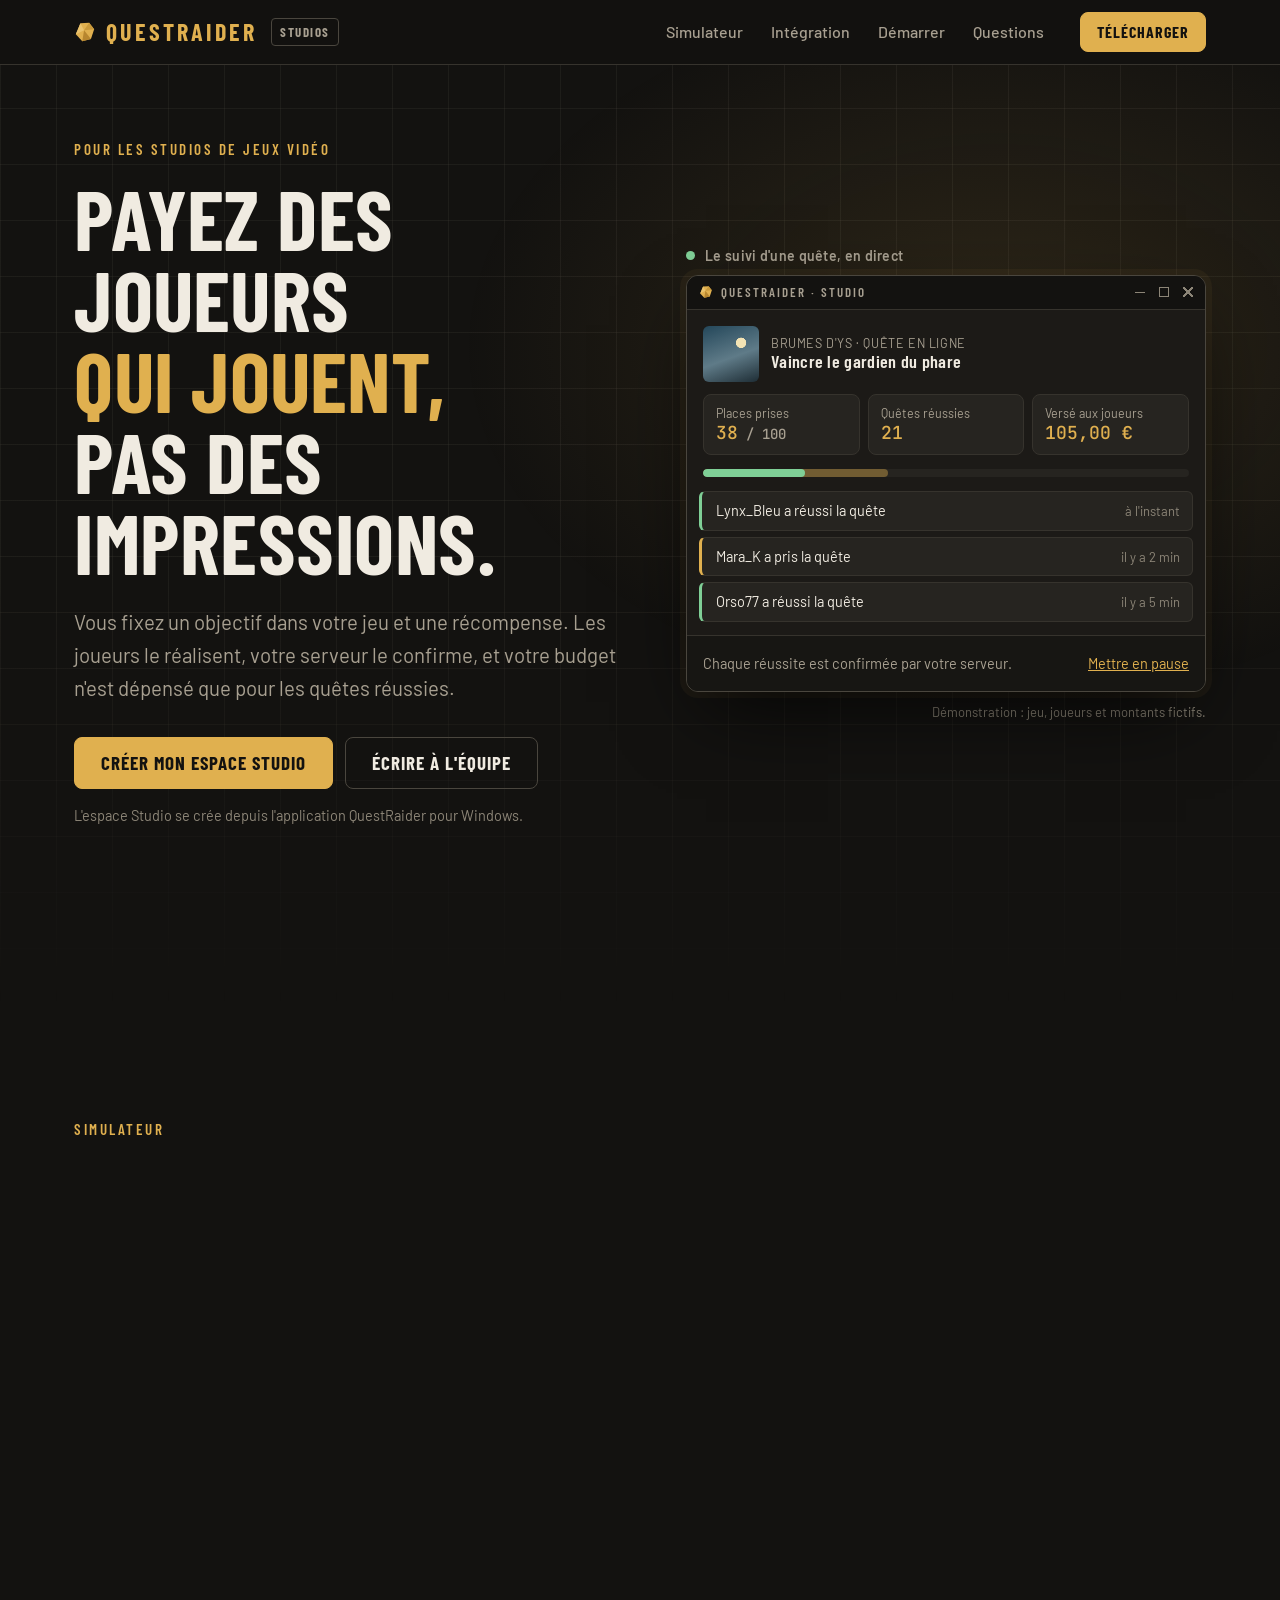
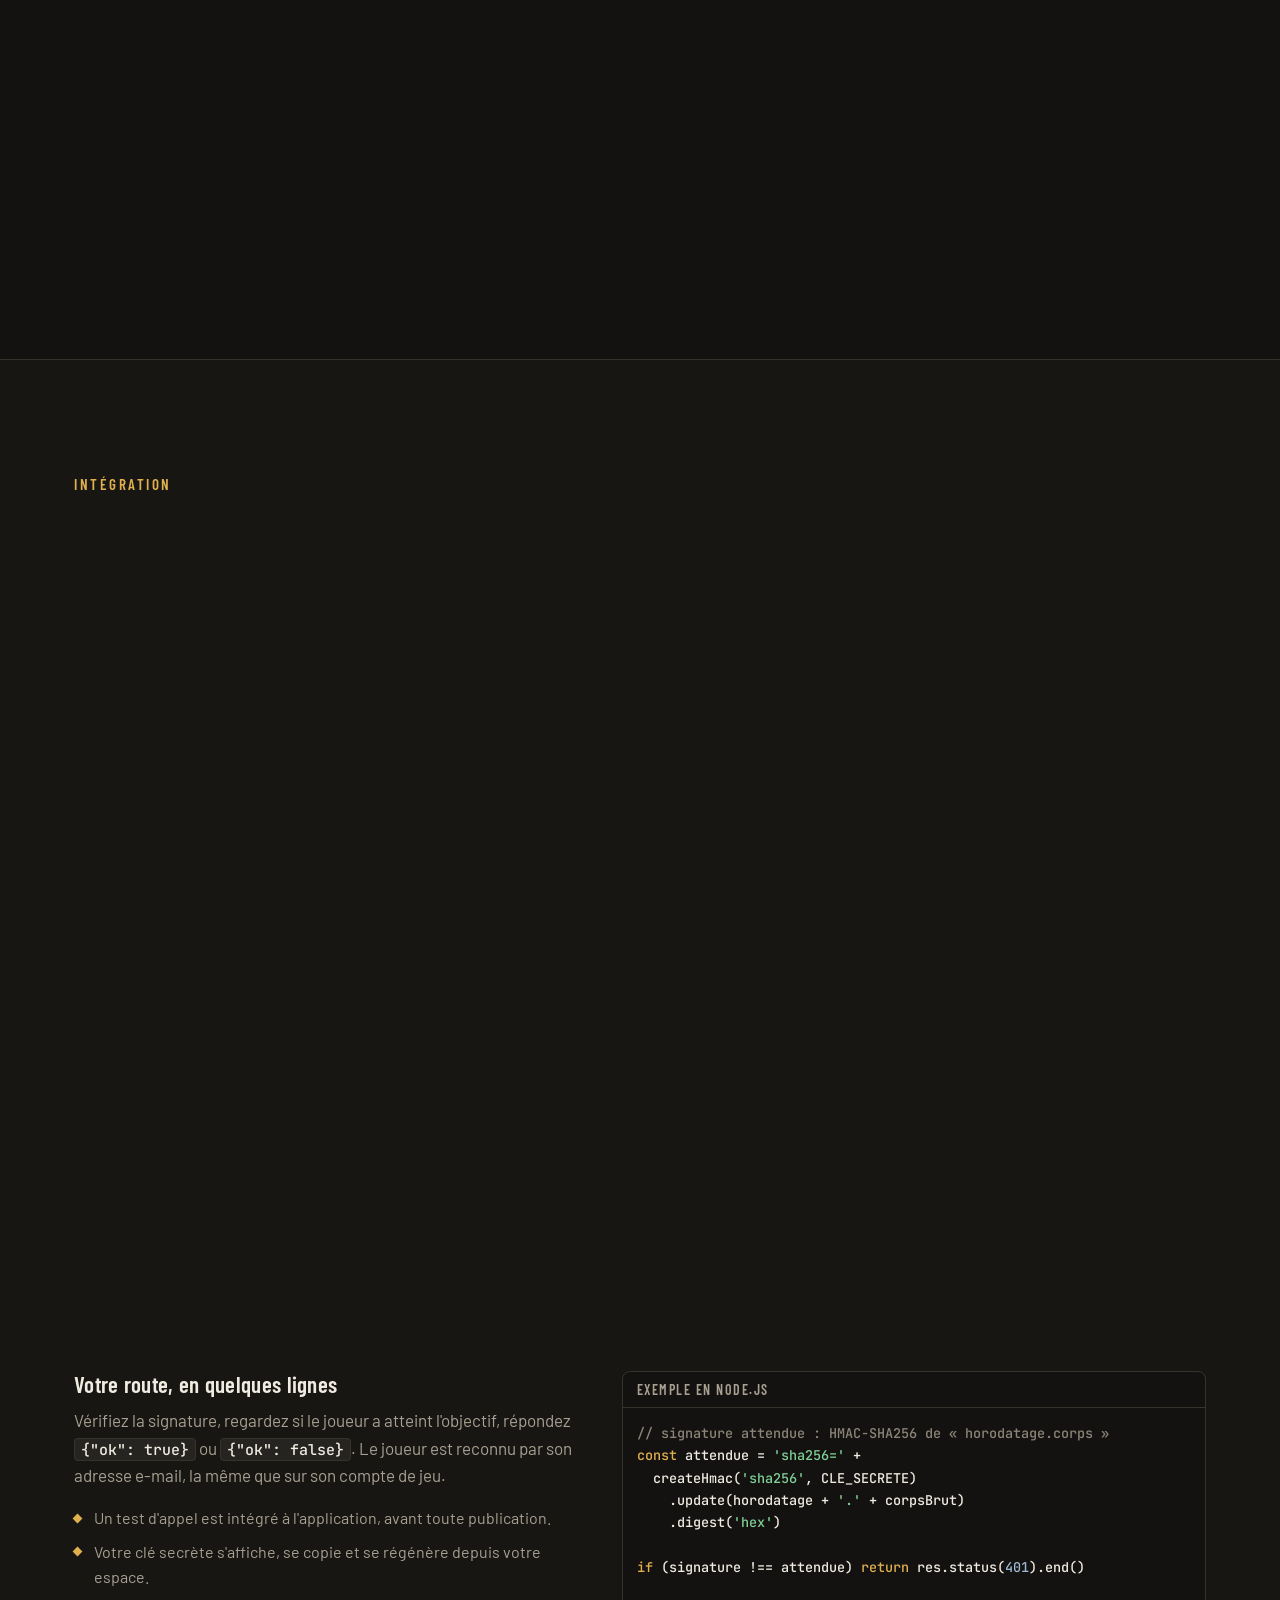
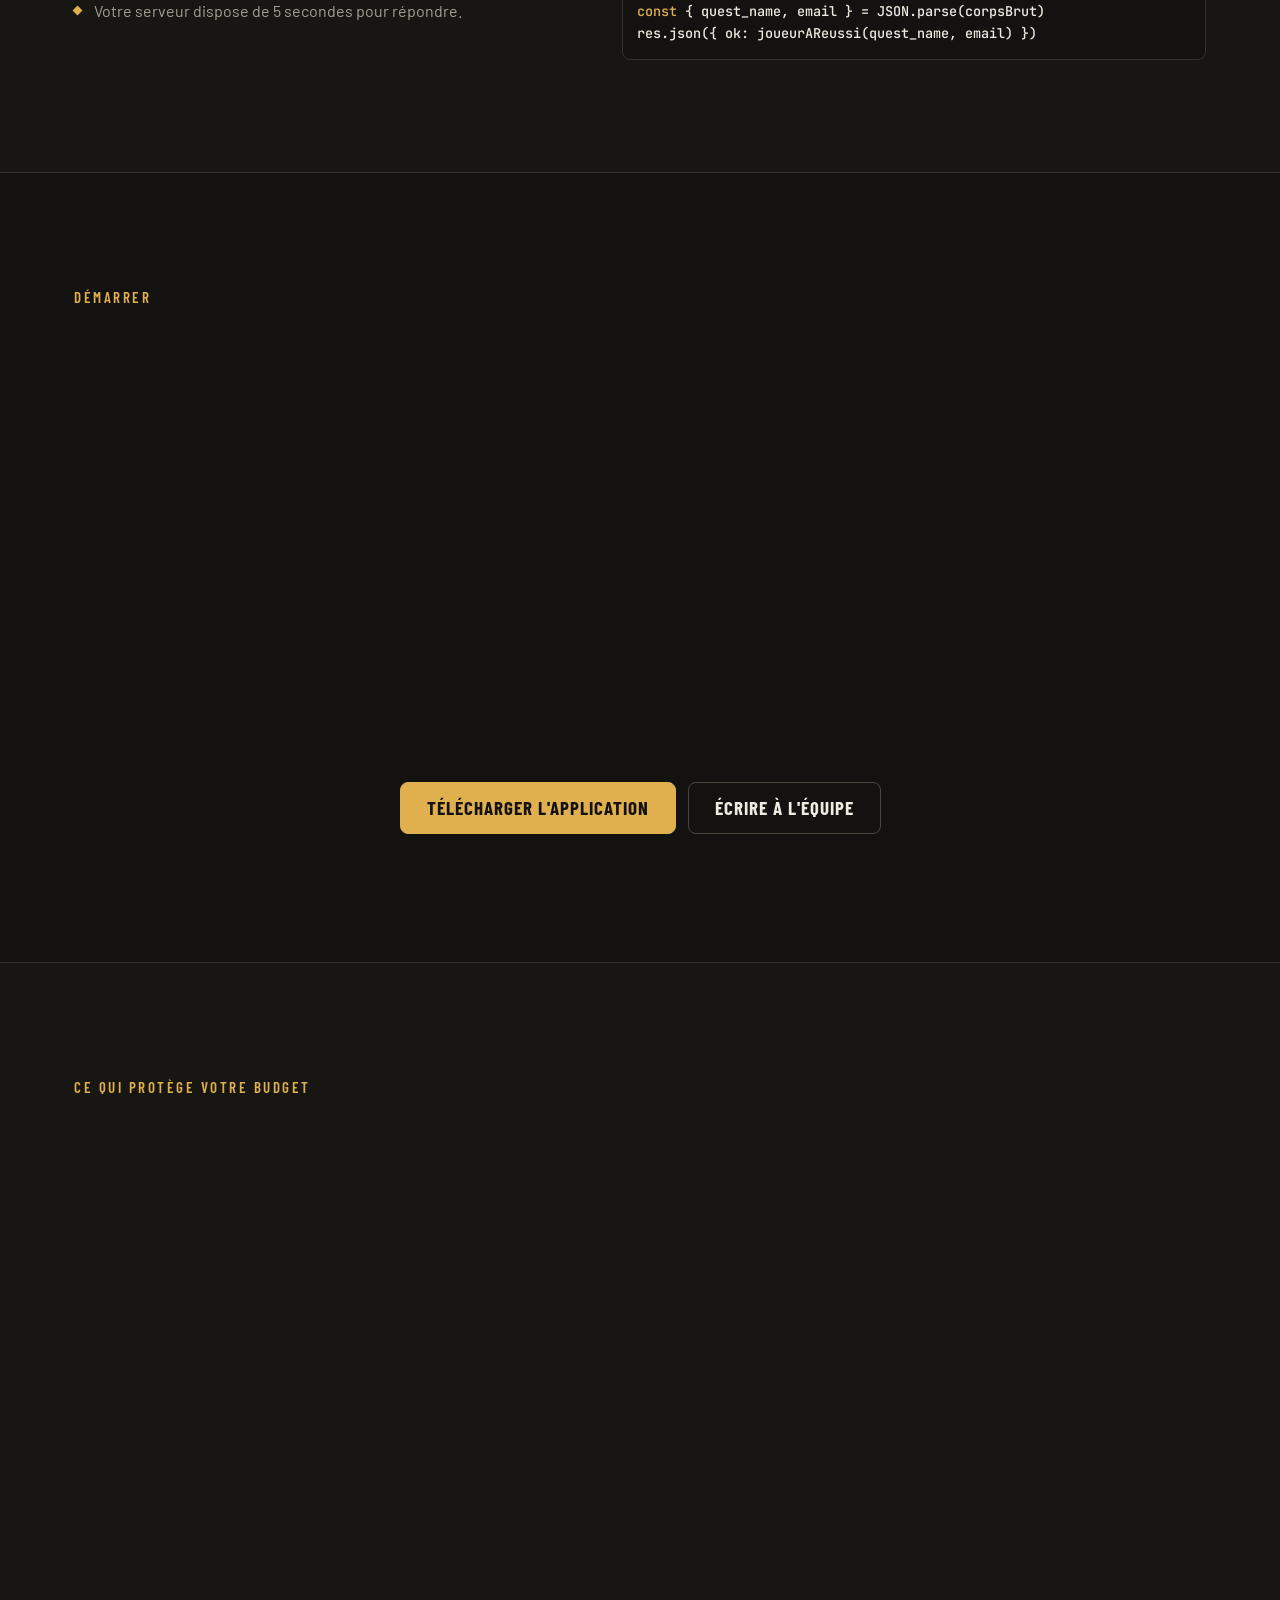
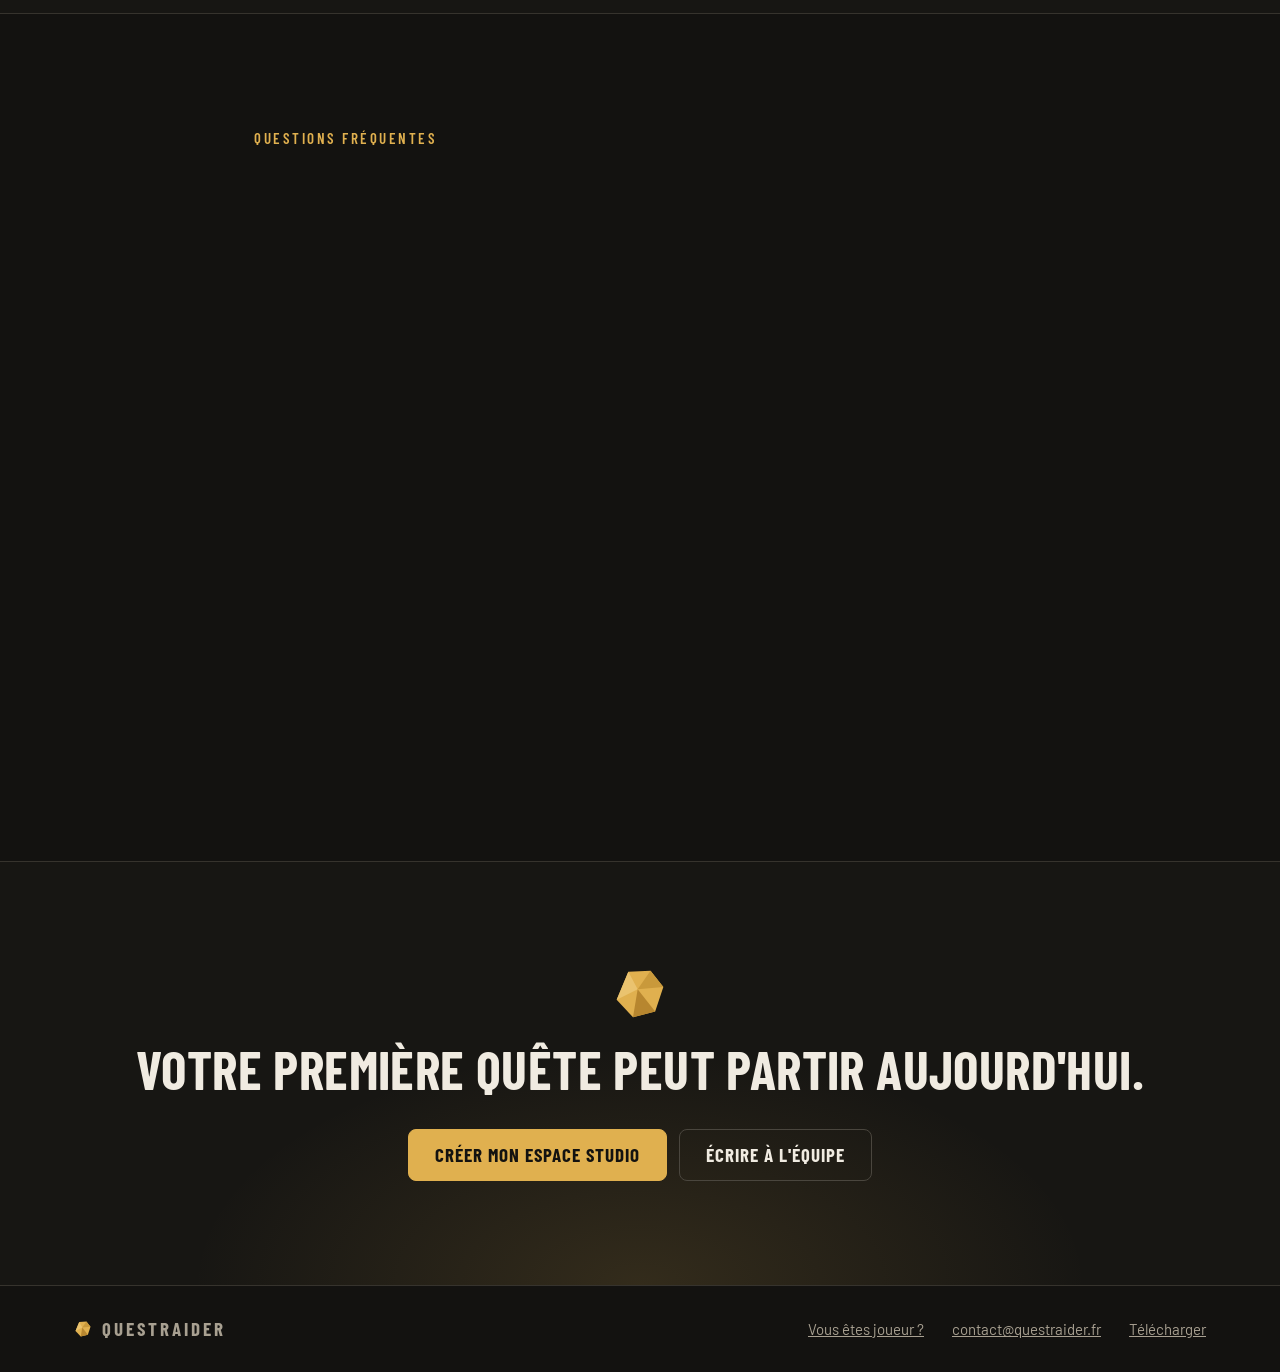
==== studios/index.html @ 8f7b8c73 "site studios: v1.0.0" ====
<!doctype html>
<html lang="fr">
<head>
<meta charset="utf-8">
<meta name="viewport" content="width=device-width, initial-scale=1">
<title>QuestRaider pour les studios — Payez les joueurs au résultat</title>
<meta name="description" content="Publiez des quêtes rémunérées dans votre jeu. Votre budget n'est dépensé que lorsqu'un joueur atteint l'objectif, confirmé par votre propre serveur. Une seule route d'API à brancher.">
<meta name="theme-color" content="#131210">
<meta http-equiv="Content-Security-Policy" content="default-src 'self'; img-src 'self' data:; style-src 'self'; script-src 'self'; font-src 'self'; base-uri 'self'; form-action 'none'">
<link rel="canonical" href="https://questraider.fr/studios/">
<meta property="og:type" content="website">
<meta property="og:site_name" content="QuestRaider">
<meta property="og:url" content="https://questraider.fr/studios/">
<meta property="og:title" content="QuestRaider pour les studios — Payez les joueurs au résultat">
<meta property="og:description" content="Des quêtes rémunérées dans votre jeu : vous ne payez que les objectifs atteints, confirmés par votre propre serveur.">
<meta property="og:image" content="https://questraider.fr/studios/assets/img/partage.png">
<meta property="og:image:width" content="1200">
<meta property="og:image:height" content="630">
<meta property="og:image:alt" content="QuestRaider pour les studios : payez les joueurs au résultat">
<meta property="og:locale" content="fr_FR">
<meta name="twitter:card" content="summary_large_image">
<script type="application/ld+json">{"@context":"https://schema.org","@graph":[{"@type":"Organization","@id":"https://questraider.fr/#organisation","name":"QuestRaider","url":"https://questraider.fr/","logo":"https://questraider.fr/assets/img/logo.png","email":"contact@questraider.fr"},{"@type":"WebPage","@id":"https://questraider.fr/studios/#page","url":"https://questraider.fr/studios/","name":"QuestRaider pour les studios","inLanguage":"fr-FR","isPartOf":{"@id":"https://questraider.fr/#site"},"about":{"@id":"https://questraider.fr/#organisation"}},{"@type":"Service","name":"Quêtes rémunérées QuestRaider","serviceType":"Acquisition et engagement de joueurs au résultat","provider":{"@id":"https://questraider.fr/#organisation"},"audience":{"@type":"BusinessAudience","audienceType":"Studios de jeux vidéo"},"url":"https://questraider.fr/studios/"},{"@type":"FAQPage","mainEntity":[{"@type":"Question","name":"Que reçoit exactement notre serveur ?","acceptedAnswer":{"@type":"Answer","text":"Le nom technique de la quête et l'adresse e-mail du joueur, dans une demande signée avec votre clé secrète. Rien d'autre."}},{"@type":"Question","name":"Que doit répondre notre serveur ?","acceptedAnswer":{"@type":"Answer","text":"Un code 200 avec un corps JSON contenant « ok » à vrai ou à faux, en moins de 5 secondes. Vrai : la quête est validée. Faux : le joueur garde sa place et pourra réessayer plus tard."}},{"@type":"Question","name":"Que se passe-t-il si notre serveur est indisponible ?","acceptedAnswer":{"@type":"Answer","text":"Rien n'est versé. La quête reste en cours pour le joueur, qui peut relancer la validation un peu plus tard."}},{"@type":"Question","name":"Quand notre budget est-il dépensé ?","acceptedAnswer":{"@type":"Answer","text":"Le budget d'une quête est réservé sur votre solde à la publication. Il n'est dépensé qu'à chaque quête réussie, confirmée par votre serveur."}},{"@type":"Question","name":"Peut-on arrêter une quête en cours ?","acceptedAnswer":{"@type":"Answer","text":"Oui. Plus aucun joueur ne peut la prendre, ceux qui l'ont déjà prise gardent leur délai pour la terminer, puis le budget restant revient sur votre solde."}},{"@type":"Question","name":"Comment reconnaissez-vous nos joueurs ?","acceptedAnswer":{"@type":"Answer","text":"Par leur adresse e-mail. Le joueur utilise la même adresse sur QuestRaider et sur son compte de jeu, et il accepte qu'elle vous soit transmise pour vérifier ses quêtes."}}]}]}</script>
<link rel="icon" href="/studios/favicon.svg" type="image/svg+xml">
<link rel="preload" href="/studios/assets/fonts/barlow-condensed-latin-700-normal.woff2" as="font" type="font/woff2" crossorigin>
<link rel="stylesheet" href="/studios/assets/css/style.css">
<script src="/studios/assets/js/main.js" defer></script>
</head>
<body>
<a class="skip" href="#contenu">Aller au contenu</a>

<svg width="0" height="0" class="defs" aria-hidden="true" focusable="false">
  <symbol id="pepite" viewBox="0 0 24 24">
    <path d="M7 2.5 16.5 2 22 9l-3.5 10.5L9 22 2 14.5z" fill="#E0B04F"/>
    <path d="M7 2.5 11 10 2 14.5z" fill="#EAC36F"/>
    <path d="M11 10 16.5 2 22 9z" fill="#C9993B"/>
    <path d="M11 10 9 22l9.5-2.5z" fill="#B7862F"/>
  </symbol>
  <symbol id="check" viewBox="0 0 24 24"><path d="m5 12.5 4.5 4.5L19 7.5" fill="none" stroke="currentColor" stroke-width="2.6" stroke-linecap="round" stroke-linejoin="round"/></symbol>
  <symbol id="fleche" viewBox="0 0 24 24"><path d="M5 12h14m-6-6 6 6-6 6" fill="none" stroke="currentColor" stroke-width="2.2" stroke-linecap="round" stroke-linejoin="round"/></symbol>
</svg>

<header class="nav" id="haut">
  <div class="wrap nav__in">
    <a class="logo" href="/" aria-label="QuestRaider, accueil"><svg width="22" height="22" aria-hidden="true"><use href="#pepite"/></svg>QuestRaider<span class="logo__tag">Studios</span></a>
    <nav aria-label="Sections de la page">
      <ul class="nav__links">
        <li><a href="#simulateur">Simulateur</a></li>
        <li><a href="#integration">Intégration</a></li>
        <li><a href="#parcours">Démarrer</a></li>
        <li><a href="#questions">Questions</a></li>
      </ul>
    </nav>
    <a class="btn btn--s" href="/telecharger/">Télécharger</a>
  </div>
</header>

<main id="contenu">

<!-- ───────────── Accueil ───────────── -->
<section class="hero">
  <div class="hero__grid" aria-hidden="true"></div>
  <div class="wrap hero__in">
    <div class="hero__txt">
      <p class="kicker">Pour les studios de jeux vidéo</p>
      <h1>Payez des joueurs<br><span class="or">qui jouent,</span><br>pas des impressions.</h1>
      <p class="lead">Vous fixez un objectif dans votre jeu et une récompense. Les joueurs le réalisent, votre serveur le confirme, et votre budget n'est dépensé que pour les quêtes réussies.</p>
      <div class="cta">
        <a class="btn" href="/telecharger/">Créer mon espace Studio</a>
        <a class="btn btn--ghost" href="mailto:contact@questraider.fr">Écrire à l'équipe</a>
      </div>
      <p class="small">L'espace Studio se crée depuis l'application QuestRaider pour Windows.</p>
    </div>

    <!-- Aperçu 1 : le suivi d'une quête côté studio -->
    <div class="hero__demo">
      <p class="demo-tag"><span class="pulse" aria-hidden="true"></span>Le suivi d'une quête, en direct</p>
      <div class="app" id="demo-suivi">
        <div class="app__bar" aria-hidden="true">
          <span class="app__title"><svg width="14" height="14"><use href="#pepite"/></svg>QuestRaider · Studio</span>
          <span class="app__win"><i></i><i></i><i></i></span>
        </div>
        <div class="suivi__tete">
          <div class="quete__art quete__art--a" aria-hidden="true"></div>
          <div>
            <p class="quete__jeu">Brumes d'Ys · quête en ligne</p>
            <p class="quete__nom">Vaincre le gardien du phare</p>
          </div>
        </div>
        <dl class="suivi__chiffres">
          <div><dt>Places prises</dt><dd><b id="suivi-prises">38</b> / 100</dd></div>
          <div><dt>Quêtes réussies</dt><dd><b id="suivi-reussies">21</b></dd></div>
          <div><dt>Versé aux joueurs</dt><dd><b id="suivi-verse">105,00 €</b></dd></div>
        </dl>
        <div class="suivi__barre" aria-hidden="true"><span id="suivi-fill-prises"></span><span id="suivi-fill-reussies"></span></div>
        <ul class="suivi__fil" id="suivi-fil" aria-label="Dernières activités">
          <li data-t="ok"><span>Lynx_Bleu a réussi la quête</span><time>à l'instant</time></li>
          <li data-t="prise"><span>Mara_K a pris la quête</span><time>il y a 2 min</time></li>
          <li data-t="ok"><span>Orso77 a réussi la quête</span><time>il y a 5 min</time></li>
        </ul>
        <div class="app__foot">
          <p>Chaque réussite est confirmée par votre serveur.</p>
          <button class="lien" type="button" id="suivi-pause" aria-pressed="false">Mettre en pause</button>
        </div>
      </div>
      <p class="demo-note">Démonstration : jeu, joueurs et montants fictifs.</p>
    </div>
  </div>

  <div class="wrap">
    <ul class="faits">
      <li><b>Au résultat</b><span>vous payez les quêtes réussies</span></li>
      <li><b>Une route</b><span>à ajouter à votre API</span></li>
      <li><b>Signé</b><span>chaque appel est authentifié</span></li>
      <li><b>En direct</b><span>places prises et budget suivis</span></li>
    </ul>
  </div>
</section>

<!-- ───────────── Simulateur (aperçu 2) ───────────── -->
<section class="bloc" id="simulateur">
  <div class="wrap">
    <p class="kicker">Simulateur</p>
    <h2>Composez votre première quête.</h2>
    <p class="chapo">Un objectif, une récompense, un nombre de places et un délai : c'est tout ce qu'il faut pour publier. Réglez les curseurs pour voir la quête telle qu'elle apparaîtra aux joueurs.</p>

    <div class="calc" id="demo-studio">
      <form class="calc__form" aria-label="Simulateur de quête">
        <p class="calc__titre">Votre quête</p>
        <label class="champ">
          <span>Objectif affiché aux joueurs</span>
          <input type="text" id="q-nom" value="Vaincre le gardien du phare" maxlength="60" autocomplete="off">
        </label>
        <label class="champ">
          <span>Récompense par joueur <output id="q-rec-out" for="q-rec">5,00 €</output></span>
          <input type="range" id="q-rec" min="0.5" max="50" step="0.5" value="5">
        </label>
        <label class="champ">
          <span>Nombre de places <output id="q-places-out" for="q-places">100</output></span>
          <input type="range" id="q-places" min="10" max="1000" step="10" value="100">
        </label>
        <fieldset class="champ champ--seg">
          <legend>Délai laissé au joueur</legend>
          <div class="seg">
            <label><input type="radio" name="q-delai" value="12"><span>12 h</span></label>
            <label><input type="radio" name="q-delai" value="24" checked><span>24 h</span></label>
            <label><input type="radio" name="q-delai" value="48"><span>48 h</span></label>
            <label><input type="radio" name="q-delai" value="72"><span>72 h</span></label>
          </div>
        </fieldset>
      </form>

      <div class="calc__res">
        <p class="calc__titre">Ce que voit le joueur</p>
        <div class="quete quete--apercu">
          <div class="quete__art quete__art--a" aria-hidden="true"></div>
          <div class="quete__txt">
            <p class="quete__jeu">Votre jeu</p>
            <p class="quete__nom" id="ap-nom">Vaincre le gardien du phare</p>
            <p class="quete__meta"><span class="gain"><svg width="14" height="14" aria-hidden="true"><use href="#pepite"/></svg><span id="ap-pepites">5 000</span> <small id="ap-euros">(5,00 €)</small></span><span class="quete__delai" id="ap-delai">24 h</span><span class="quete__places" id="ap-places">100 places</span></p>
          </div>
        </div>

        <p class="calc__titre calc__titre--2">Récompenses des joueurs</p>
        <dl class="budget" aria-live="polite">
          <div><dt>Par quête réussie</dt><dd id="b-unite">5,00 €</dd></div>
          <div><dt>Nombre de places</dt><dd id="b-places">100</dd></div>
          <div class="budget__total"><dt>Si toutes les places sont réussies</dt><dd id="b-rec">500,00 €</dd></div>
        </dl>
        <p class="small">Le budget d'une quête est réservé sur votre solde à la publication, puis dépensé quête réussie par quête réussie. Quand vous retirez la quête, la part des places non réussies revient sur votre solde. Le coût complet est affiché dans l'application avant de publier.</p>
      </div>
    </div>
  </div>
</section>

<!-- ───────────── Intégration (aperçu 3) ───────────── -->
<section class="bloc bloc--scene" id="integration">
  <div class="wrap">
    <p class="kicker">Intégration</p>
    <h2>Une seule route à brancher.<br>C'est votre jeu qui décide.</h2>
    <p class="chapo">Quand un joueur clique sur « Valider la quête », QuestRaider interroge votre serveur : cette quête est-elle réussie pour ce joueur ? Lancez l'appel pour voir ce qui se passe dans chaque cas.</p>

    <div class="flux" id="demo-api" data-cas="ok">
      <div class="flux__cas" role="group" aria-label="Cas à simuler">
        <button type="button" class="chip" data-cas="ok" aria-pressed="true">Quête réussie</button>
        <button type="button" class="chip" data-cas="non" aria-pressed="false">Pas encore réussie</button>
        <button type="button" class="chip" data-cas="muet" aria-pressed="false">Votre serveur ne répond pas</button>
      </div>

      <div class="flux__ligne" aria-hidden="true">
        <div class="noeud"><span class="noeud__ic">1</span><b>Appli du joueur</b><small>« Valider la quête »</small></div>
        <div class="tuyau"><span class="paquet paquet--aller"></span></div>
        <div class="noeud"><span class="noeud__ic">2</span><b>QuestRaider</b><small>signe la demande</small></div>
        <div class="tuyau"><span class="paquet paquet--aller paquet--b"></span><span class="paquet paquet--retour"></span></div>
        <div class="noeud"><span class="noeud__ic">3</span><b>Votre serveur</b><small>répond oui ou non</small></div>
      </div>

      <div class="flux__codes">
        <figure class="code">
          <figcaption>Ce que votre serveur reçoit</figcaption>
<pre><code><span class="c-k">POST</span> https://api.votre-jeu.example/questraider
Content-Type: application/json
X-QuestRaider-Timestamp: <span class="c-n">1795376785</span>
X-QuestRaider-Signature: sha256=<span class="c-n">9f2c41…e41b</span>

{ <span class="c-s">"quest_name"</span>: <span class="c-s">"gardien_du_phare"</span>,
  <span class="c-s">"email"</span>: <span class="c-s">"joueur@exemple.fr"</span> }</code></pre>
        </figure>
        <figure class="code code--rep">
          <figcaption>Ce que votre serveur répond</figcaption>
          <pre><code id="api-rep" class="attente">— en attente de l'appel —</code></pre>
          <p class="verdict" id="api-verdict" role="status" aria-live="polite"></p>
        </figure>
      </div>

      <div class="flux__go">
        <button class="btn" type="button" id="api-go">Lancer l'appel</button>
        <p class="small">La signature est un HMAC-SHA256 calculé avec votre clé secrète : votre serveur vérifie que la demande vient bien de QuestRaider.</p>
      </div>
    </div>

    <div class="integ">
      <div>
        <h3>Votre route, en quelques lignes</h3>
        <p>Vérifiez la signature, regardez si le joueur a atteint l'objectif, répondez <code>{"ok": true}</code> ou <code>{"ok": false}</code>. Le joueur est reconnu par son adresse e-mail, la même que sur son compte de jeu.</p>
        <ul class="puces">
          <li>Un test d'appel est intégré à l'application, avant toute publication.</li>
          <li>Votre clé secrète s'affiche, se copie et se régénère depuis votre espace.</li>
          <li>Votre serveur dispose de 5 secondes pour répondre.</li>
        </ul>
      </div>
      <figure class="code">
        <figcaption>Exemple en Node.js</figcaption>
<pre><code><span class="c-c">// signature attendue : HMAC-SHA256 de « horodatage.corps »</span>
<span class="c-k">const</span> attendue = <span class="c-s">'sha256='</span> +
  createHmac(<span class="c-s">'sha256'</span>, CLE_SECRETE)
    .update(horodatage + <span class="c-s">'.'</span> + corpsBrut)
    .digest(<span class="c-s">'hex'</span>)

<span class="c-k">if</span> (signature !== attendue) <span class="c-k">return</span> res.status(<span class="c-n">401</span>).end()

<span class="c-k">const</span> { quest_name, email } = JSON.parse(corpsBrut)
res.json({ ok: joueurAReussi(quest_name, email) })</code></pre>
      </figure>
    </div>
  </div>
</section>

<!-- ───────────── Démarrer ───────────── -->
<section class="bloc" id="parcours">
  <div class="wrap">
    <p class="kicker">Démarrer</p>
    <h2>De l'inscription à la première quête.</h2>
    <ol class="parcours">
      <li><h3>Créez votre espace Studio</h3><p>Depuis l'application. L'équipe QuestRaider vérifie chaque studio avant de lui ouvrir l'accès.</p></li>
      <li><h3>Suivez l'assistant « Créer mon jeu »</h3><p>Une question par écran : la fiche du jeu, l'adresse de votre API, la première quête et son budget. Vous reprenez où vous vous êtes arrêté.</p></li>
      <li><h3>Testez votre route</h3><p>L'assistant envoie un appel signé à votre serveur et vous dit tout de suite s'il a bien répondu.</p></li>
      <li><h3>Publiez</h3><p>Le jeu passe en vérification, puis en ligne dans le catalogue. Vous suivez les places prises et le budget en direct.</p></li>
    </ol>
    <div class="cta cta--centre">
      <a class="btn" href="/telecharger/">Télécharger l'application</a>
      <a class="btn btn--ghost" href="mailto:contact@questraider.fr">Écrire à l'équipe</a>
    </div>
  </div>
</section>

<!-- ───────────── Garanties ───────────── -->
<section class="bloc bloc--scene" id="garanties">
  <div class="wrap">
    <p class="kicker">Ce qui protège votre budget</p>
    <h2>Rien n'est versé sans votre accord.</h2>
    <ul class="regles">
      <li><svg width="20" height="20" aria-hidden="true"><use href="#check"/></svg><div><h3>Votre serveur a le dernier mot</h3><p>Aucune récompense n'est versée tant que votre API n'a pas répondu que la quête est réussie.</p></div></li>
      <li><svg width="20" height="20" aria-hidden="true"><use href="#check"/></svg><div><h3>Un budget borné d'avance</h3><p>Le nombre de places fixe le maximum. Ce qui n'est pas dépensé vous revient quand vous retirez la quête.</p></div></li>
      <li><svg width="20" height="20" aria-hidden="true"><use href="#check"/></svg><div><h3>Une réussite par joueur</h3><p>Chaque quête ne se réussit qu'une fois par joueur, et chaque joueur ne mène que quelques quêtes à la fois.</p></div></li>
      <li><svg width="20" height="20" aria-hidden="true"><use href="#check"/></svg><div><h3>Des joueurs contrôlés</h3><p>Joueurs majeurs, adresse e-mail vérifiée, connexions par VPN refusées.</p></div></li>
    </ul>
  </div>
</section>

<!-- ───────────── Questions ───────────── -->
<section class="bloc" id="questions">
  <div class="wrap wrap--etroit">
    <p class="kicker">Questions fréquentes</p>
    <h2>Ce que les studios nous demandent.</h2>
    <div class="faq">
      <details>
        <summary>Que reçoit exactement notre serveur ?</summary>
        <p>Le nom technique de la quête et l'adresse e-mail du joueur, dans une demande signée avec votre clé secrète. Rien d'autre.</p>
      </details>
      <details>
        <summary>Que doit répondre notre serveur ?</summary>
        <p>Un code 200 avec un corps JSON contenant « ok » à vrai ou à faux, en moins de 5 secondes. Vrai : la quête est validée. Faux : le joueur garde sa place et pourra réessayer plus tard.</p>
      </details>
      <details>
        <summary>Que se passe-t-il si notre serveur est indisponible ?</summary>
        <p>Rien n'est versé. La quête reste en cours pour le joueur, qui peut relancer la validation un peu plus tard.</p>
      </details>
      <details>
        <summary>Quand notre budget est-il dépensé ?</summary>
        <p>Le budget d'une quête est réservé sur votre solde à la publication. Il n'est dépensé qu'à chaque quête réussie, confirmée par votre serveur.</p>
      </details>
      <details>
        <summary>Peut-on arrêter une quête en cours ?</summary>
        <p>Oui. Plus aucun joueur ne peut la prendre, ceux qui l'ont déjà prise gardent leur délai pour la terminer, puis le budget restant revient sur votre solde.</p>
      </details>
      <details>
        <summary>Comment reconnaissez-vous nos joueurs ?</summary>
        <p>Par leur adresse e-mail. Le joueur utilise la même adresse sur QuestRaider et sur son compte de jeu, et il accepte qu'elle vous soit transmise pour vérifier ses quêtes.</p>
      </details>
    </div>
  </div>
</section>

<!-- ───────────── Appel final ───────────── -->
<section class="fin">
  <div class="wrap fin__in">
    <svg width="56" height="56" aria-hidden="true"><use href="#pepite"/></svg>
    <h2>Votre première quête peut partir aujourd'hui.</h2>
    <div class="cta cta--centre">
      <a class="btn" href="/telecharger/">Créer mon espace Studio</a>
      <a class="btn btn--ghost" href="mailto:contact@questraider.fr">Écrire à l'équipe</a>
    </div>
  </div>
</section>

</main>

<footer class="pied">
  <div class="wrap pied__in">
    <a class="logo logo--s" href="/"><svg width="18" height="18" aria-hidden="true"><use href="#pepite"/></svg>QuestRaider</a>
    <a href="/">Vous êtes joueur ?</a>
    <a href="mailto:contact@questraider.fr">contact@questraider.fr</a>
    <a href="/telecharger/">Télécharger</a>
  </div>
</footer>
</body>
</html>
---- studios/assets/css/style.css ----
/* QuestRaider — landing page. Couleurs « Laiton » reprises de l'appli (design/tokens.ts). */

@font-face { font-family: 'Barlow'; font-weight: 400; font-display: swap; src: url('../fonts/barlow-latin-400-normal.woff2') format('woff2'); }
@font-face { font-family: 'Barlow'; font-weight: 500; font-display: swap; src: url('../fonts/barlow-latin-500-normal.woff2') format('woff2'); }
@font-face { font-family: 'Barlow'; font-weight: 600; font-display: swap; src: url('../fonts/barlow-latin-600-normal.woff2') format('woff2'); }
@font-face { font-family: 'Barlow'; font-weight: 700; font-display: swap; src: url('../fonts/barlow-latin-700-normal.woff2') format('woff2'); }
@font-face { font-family: 'Barlow Condensed'; font-weight: 600; font-display: swap; src: url('../fonts/barlow-condensed-latin-600-normal.woff2') format('woff2'); }
@font-face { font-family: 'Barlow Condensed'; font-weight: 700; font-display: swap; src: url('../fonts/barlow-condensed-latin-700-normal.woff2') format('woff2'); }
@font-face { font-family: 'JetBrains Mono'; font-weight: 500; font-display: swap; src: url('../fonts/jetbrains-mono-latin-500-normal.woff2') format('woff2'); }

:root {
  --bg: #131210;
  --scene: #171613;
  --s1: #1C1A17;
  --s2: #262420;
  --border: #36332D;
  --border-2: #4A463E;
  --text: #F0EBE1;
  --text-2: #A8A091;
  --text-3: #8C8577;
  --gold: #E0B04F;
  --gold-hover: #EAC36F;
  --gold-press: #C9993B;
  --on-gold: #131210;
  --green: #7FCF96;
  --green-bg: #1A2A1F;
  --error: #F07A6A;
  --error-bg: #2B1A17;
  --warn: #F2A65A;
  --warn-bg: #2B2216;
  --info: #9DB8D0;
  --info-bg: #1A222B;
  --title: 'Barlow Condensed', 'Arial Narrow', sans-serif;
  --body: 'Barlow', 'Segoe UI', Helvetica, Arial, sans-serif;
  --mono: 'JetBrains Mono', Consolas, monospace;
  --r-s: 6px;
  --r-m: 8px;
  --r-l: 12px;
  --ease: cubic-bezier(.2, .7, .2, 1);
}

*, *::before, *::after { box-sizing: border-box; }
html { scroll-behavior: smooth; scroll-padding-top: 80px; -webkit-text-size-adjust: 100%; }
body { margin: 0; background: var(--bg); color: var(--text); font: 400 17px/1.6 var(--body); overflow-x: hidden; }
h1, h2, h3, p, ul, ol, dl, dd, figure, pre { margin: 0; }
ul, ol { padding: 0; list-style: none; }
a { color: var(--gold); }
button { font: inherit; color: inherit; cursor: pointer; }
:focus-visible { outline: 2px solid #fff; outline-offset: 3px; border-radius: 4px; }
.defs { position: absolute; }
[hidden] { display: none !important; }

.skip { position: absolute; left: 16px; top: -60px; z-index: 100; background: var(--gold); color: var(--on-gold); padding: 10px 16px; border-radius: var(--r-m); font-weight: 700; text-decoration: none; }
.skip:focus { top: 12px; }

.wrap { width: 100%; max-width: 1180px; margin: 0 auto; padding: 0 24px; }
.wrap--etroit { max-width: 820px; }

/* ── Typo ── */
h1, h2, h3, .logo, .kicker, .btn, .calc__titre { font-family: var(--title); }
h1 { font-weight: 700; font-size: clamp(46px, 6.6vw, 88px); line-height: .96; text-transform: uppercase; letter-spacing: .5px; }
h2 { font-weight: 700; font-size: clamp(32px, 4.2vw, 54px); line-height: 1.02; text-transform: uppercase; letter-spacing: .4px; }
h3 { font-weight: 600; font-size: 23px; line-height: 1.15; letter-spacing: .3px; }
.or { color: var(--gold); }
.kicker { font-weight: 600; font-size: 15px; letter-spacing: 2.5px; text-transform: uppercase; color: var(--gold); margin-bottom: 16px; }
.lead { font-size: clamp(18px, 1.6vw, 21px); color: var(--text-2); max-width: 34em; }
.chapo { font-size: 19px; color: var(--text-2); max-width: 44em; margin-top: 20px; }
.small { font-size: 14.5px; color: var(--text-3); line-height: 1.5; }
code { font-family: var(--mono); font-size: .88em; }
p code { background: var(--s2); border: 1px solid var(--border); border-radius: 4px; padding: 1px 6px; color: var(--text); white-space: nowrap; }

/* ── Boutons ── */
.btn { display: inline-flex; align-items: center; justify-content: center; gap: 8px; min-height: 52px; padding: 0 26px; border: 1px solid var(--gold); border-radius: var(--r-m);
  background: var(--gold); color: var(--on-gold); font-weight: 700; font-size: 19px; letter-spacing: 1px; text-transform: uppercase; text-decoration: none; white-space: nowrap;
  transition: background .15s, border-color .15s, transform .15s var(--ease); }
.btn:hover { background: var(--gold-hover); border-color: var(--gold-hover); }
.btn:active { background: var(--gold-press); transform: translateY(1px); }
.btn--ghost { background: transparent; color: var(--text); border-color: var(--border-2); }
.btn--ghost:hover { background: var(--s2); border-color: var(--text-2); }
.btn--s { min-height: 40px; padding: 0 16px; font-size: 16px; }
.btn--xs { min-height: 36px; padding: 0 12px; font-size: 15px; letter-spacing: .6px; }
.btn[disabled] { background: var(--s2); border-color: var(--border); color: var(--text-3); cursor: default; }
.lien { background: none; border: 0; padding: 4px 0; color: var(--gold); text-decoration: underline; font-size: 14.5px; white-space: nowrap; }
.cta { display: flex; flex-wrap: wrap; gap: 12px; margin: 32px 0 16px; }
.cta--centre { justify-content: center; }

/* ── Navigation ── */
.nav { position: sticky; top: 0; z-index: 50; background: rgba(19, 18, 16, .86); backdrop-filter: blur(10px); border-bottom: 1px solid var(--border); }
.nav__in { display: flex; align-items: center; gap: 24px; height: 64px; }
.logo { display: inline-flex; align-items: center; gap: 10px; font-weight: 700; font-size: 24px; letter-spacing: 3px; text-transform: uppercase; color: var(--gold); text-decoration: none; }
.logo--s { font-size: 19px; }
.nav nav { margin-left: auto; }
.nav__links { display: flex; gap: 4px; }
.nav__links a { display: block; padding: 8px 12px; border-radius: var(--r-s); color: var(--text-2); text-decoration: none; font-weight: 500; font-size: 16px; }
.nav__links a:hover { color: var(--text); background: var(--s2); }

/* ── Accueil ── */
.hero { position: relative; padding: 72px 0 0; overflow: hidden; }
.hero__grid { position: absolute; inset: 0; pointer-events: none;
  background:
    radial-gradient(60% 55% at 78% 30%, rgba(224, 176, 79, .13), transparent 70%),
    repeating-linear-gradient(0deg, rgba(74, 70, 62, .22) 0 1px, transparent 1px 56px),
    repeating-linear-gradient(90deg, rgba(74, 70, 62, .22) 0 1px, transparent 1px 56px);
  -webkit-mask-image: linear-gradient(180deg, #000 55%, transparent);
  mask-image: linear-gradient(180deg, #000 55%, transparent); }
.hero__in { position: relative; display: grid; grid-template-columns: minmax(0, 1fr) minmax(0, 520px); gap: 56px; align-items: center; }
.hero__txt .lead { margin-top: 24px; }

.demo-tag { display: inline-flex; align-items: center; gap: 10px; margin-bottom: 12px; font: 600 14px/1 var(--body); letter-spacing: .3px; color: var(--text-2); }
.pulse { width: 9px; height: 9px; border-radius: 50%; background: var(--green); box-shadow: 0 0 0 0 rgba(127, 207, 150, .6); animation: pulse 2s infinite; }
@keyframes pulse { 70% { box-shadow: 0 0 0 9px rgba(127, 207, 150, 0); } 100% { box-shadow: 0 0 0 0 rgba(127, 207, 150, 0); } }
.demo-note { margin-top: 10px; font-size: 13px; color: var(--text-3); text-align: right; }

/* ── Fenêtre de l'appli (aperçu 1) ── */
.app { position: relative; background: var(--s1); border: 1px solid var(--border-2); border-radius: var(--r-l); box-shadow: 0 30px 80px -20px rgba(0, 0, 0, .8), 0 0 0 6px rgba(224, 176, 79, .05); overflow: hidden; }
.app__bar { display: flex; align-items: center; justify-content: space-between; height: 34px; padding: 0 12px; background: var(--bg); border-bottom: 1px solid var(--border); }
.app__title { display: inline-flex; align-items: center; gap: 8px; font: 600 13px/1 var(--title); letter-spacing: 2px; text-transform: uppercase; color: var(--text-2); }
.app__win { display: inline-flex; gap: 14px; }
.app__win i { width: 10px; height: 10px; border: 1.5px solid var(--text-3); }
.app__win i:first-child { height: 0; border-width: 1.5px 0 0; align-self: center; }
.app__win i:last-child { border: 0; background: linear-gradient(45deg, transparent 44%, var(--text-3) 44% 56%, transparent 56%), linear-gradient(-45deg, transparent 44%, var(--text-3) 44% 56%, transparent 56%); }
.app__top { display: flex; align-items: center; justify-content: space-between; gap: 12px; padding: 14px 16px 10px; }
.app__who { display: flex; align-items: center; gap: 10px; font-weight: 600; font-size: 15px; }
.avatar { display: grid; place-items: center; width: 30px; height: 30px; border-radius: 50%; background: #3E5361; color: var(--text); font: 700 15px var(--title); }
.solde { display: flex; align-items: center; gap: 8px; padding: 7px 12px; background: var(--s2); border: 1px solid var(--border); border-radius: 999px; font-size: 14.5px; transition: border-color .3s, box-shadow .3s; }
.solde b { font: 500 15px var(--mono); color: var(--gold); }
.solde__e { color: var(--text-2); font-family: var(--mono); font-size: 13px; }
.solde.is-up { border-color: var(--gold); box-shadow: 0 0 0 4px rgba(224, 176, 79, .18); }

.seuil { padding: 0 16px 14px; }
.seuil__bar { position: relative; height: 6px; background: var(--s2); border-radius: 3px; }
.seuil__bar span { display: block; height: 100%; width: 0; border-radius: 3px; background: var(--gold); transition: width .9s var(--ease), background .3s; }
.seuil__bar i { position: absolute; top: -3px; bottom: -3px; left: 62.5%; width: 2px; background: var(--text-2); }
.seuil__txt { margin-top: 7px; font-size: 13px; color: var(--text-2); }
.seuil.is-ok .seuil__bar span { background: var(--green); }
.seuil.is-ok .seuil__txt { color: var(--green); font-weight: 600; }

.quetes { display: grid; gap: 8px; padding: 0 12px; }
.quete { display: grid; grid-template-columns: 56px minmax(0, 1fr) auto; gap: 12px; align-items: center; padding: 10px; background: var(--s2); border: 1px solid var(--border); border-radius: var(--r-m); transition: border-color .25s, opacity .25s, background .25s; }
.quete__art { width: 56px; height: 56px; border-radius: var(--r-s); }
.quete__art--a { background: radial-gradient(circle at 68% 30%, #F3E3B4 0 9%, transparent 10%), linear-gradient(160deg, #24475A, #5F7B88 55%, #1E2D35); }
.quete__art--b { background: repeating-linear-gradient(115deg, transparent 0 9px, rgba(19, 18, 16, .35) 9px 12px), linear-gradient(200deg, #F2A65A, #A4492A 70%); }
.quete__art--c { background: radial-gradient(circle at 30% 75%, #7FCF96 0 14%, transparent 15%), radial-gradient(circle at 72% 40%, #C9E6B8 0 7%, transparent 8%), linear-gradient(180deg, #1F3A2C, #2F5B45); }
.quete__jeu { font-size: 12.5px; letter-spacing: .6px; text-transform: uppercase; color: var(--text-2); line-height: 1.2; }
.quete__nom { font: 600 18px/1.2 var(--title); letter-spacing: .3px; overflow-wrap: anywhere; }
.quete__meta { display: flex; flex-wrap: wrap; align-items: center; gap: 4px 10px; margin-top: 4px; font-size: 13px; color: var(--text-2); }
.gain { display: inline-flex; align-items: center; gap: 5px; font: 500 13.5px var(--mono); color: var(--gold); }
.gain small { color: var(--text-2); font-size: 12px; }
.quete__delai, .quete__places { padding: 1px 7px; border: 1px solid var(--border-2); border-radius: 4px; font-size: 12px; }
.quete__etat:empty { display: none; }
.quete__etat { padding: 1px 8px; border-radius: 4px; font-size: 12px; font-weight: 600; }
.quete[data-etat="encours"] { border-color: var(--gold); background: #2A261D; }
.quete[data-etat="encours"] .quete__etat { background: var(--warn-bg); color: var(--warn); }
.quete[data-etat="verif"] { border-color: var(--info); }
.quete[data-etat="verif"] .quete__etat { background: var(--info-bg); color: var(--info); }
.quete[data-etat="reussie"] { border-color: #3C6B4A; background: var(--green-bg); }
.quete[data-etat="reussie"] .quete__etat { background: transparent; color: var(--green); padding-left: 0; }
.quete[data-etat="reussie"] .quete__delai, .quete[data-etat="encours"] .quete__delai, .quete[data-etat="verif"] .quete__delai { display: none; }
.quetes.is-busy .quete[data-etat="libre"] { opacity: .45; }
.quete--apercu { grid-template-columns: 56px minmax(0, 1fr); background: var(--s1); }

.app__foot { display: flex; align-items: center; justify-content: space-between; gap: 12px; min-height: 56px; padding: 10px 16px; margin-top: 12px; border-top: 1px solid var(--border); background: var(--scene); font-size: 14.5px; color: var(--text-2); }
.app__foot p { line-height: 1.35; }

.jeton { position: absolute; z-index: 5; width: 16px; height: 16px; pointer-events: none; background: var(--gold); clip-path: polygon(29% 10%, 69% 8%, 92% 38%, 77% 81%, 38% 92%, 8% 60%);
  animation: jeton .85s var(--ease) forwards; animation-delay: var(--d, 0s); opacity: 0; }
@keyframes jeton { 0% { opacity: 1; transform: translate(0, 0) scale(.6) rotate(0); } 80% { opacity: 1; } 100% { opacity: 0; transform: translate(var(--dx), var(--dy)) scale(1) rotate(200deg); } }

/* ── Suivi d'une quête côté studio ── */
.logo__tag { margin-left: 4px; padding: 3px 8px; border: 1px solid var(--border-2); border-radius: 4px; font-size: 13px; letter-spacing: 1.5px; color: var(--text-2); }
.suivi__tete { display: grid; grid-template-columns: 56px minmax(0, 1fr); gap: 12px; align-items: center; padding: 16px 16px 12px; }
.suivi__chiffres { display: grid; grid-template-columns: repeat(3, 1fr); gap: 8px; padding: 0 16px; }
.suivi__chiffres div { min-width: 0; padding: 10px 12px; background: var(--s2); border: 1px solid var(--border); border-radius: var(--r-m); }
.suivi__chiffres dt { font-size: 12.5px; line-height: 1.3; color: var(--text-2); }
.suivi__chiffres dd { font: 500 14px var(--mono); color: var(--text-2); white-space: nowrap; }
.suivi__chiffres b { font-weight: 500; font-size: 18px; color: var(--gold); }
.suivi__barre { position: relative; height: 8px; margin: 14px 16px 4px; background: var(--s2); border-radius: 4px; overflow: hidden; }
.suivi__barre span { position: absolute; inset: 0 auto 0 0; width: 0; border-radius: 4px; transition: width .6s var(--ease); }
.suivi__barre span:first-child { background: rgba(224, 176, 79, .4); }
.suivi__barre span:last-child { background: var(--green); }
.suivi__fil { display: grid; gap: 6px; align-content: start; min-height: 142px; padding: 10px 12px 0; }
.suivi__fil li { display: flex; justify-content: space-between; align-items: baseline; gap: 12px; padding: 9px 12px 9px 14px; background: var(--s2); border: 1px solid var(--border); border-left: 3px solid var(--gold); border-radius: var(--r-s); font-size: 14.5px; line-height: 1.35; animation: entree .4s var(--ease); }
.suivi__fil li[data-t="ok"] { border-left-color: var(--green); }
.suivi__fil time { flex: none; font-size: 13px; color: var(--text-3); }
@keyframes entree { from { opacity: 0; transform: translateY(-8px); } }

/* ── Renvoi vers l'autre landing ── */
.bande { padding: 72px 0; background: var(--scene); border-block: 1px solid var(--border); }
.bande__in { display: flex; flex-wrap: wrap; align-items: center; justify-content: space-between; gap: 32px; }
.bande .chapo { margin-top: 12px; }

/* ── Exemple d'intégration ── */
.integ { display: grid; grid-template-columns: minmax(0, 1fr) minmax(0, 1.15fr); gap: 40px; align-items: start; margin-top: 56px; }
.integ p { margin-top: 10px; color: var(--text-2); }
.puces { display: grid; gap: 8px; margin-top: 16px; }
.puces li { position: relative; padding-left: 20px; font-size: 16px; color: var(--text-2); }
.puces li::before { content: ''; position: absolute; left: 0; top: .6em; width: 7px; height: 7px; background: var(--gold); transform: rotate(45deg); }
.c-c { color: var(--text-3); }
@media (max-width: 1020px) { .integ { grid-template-columns: 1fr; } }

/* ── Bandeau de faits ── */
.faits { position: relative; display: grid; grid-template-columns: repeat(4, 1fr); margin-top: 72px; border: 1px solid var(--border); border-radius: var(--r-l); background: var(--s1); }
.faits li { padding: 22px 24px; border-left: 1px solid var(--border); }
.faits li:first-child { border-left: 0; }
.faits b { display: block; font: 700 30px/1.1 var(--title); letter-spacing: .5px; text-transform: uppercase; color: var(--gold); }
.faits span { font-size: 15px; color: var(--text-2); }

/* ── Blocs ── */
.bloc { padding: 112px 0; }
.bloc--scene { background: var(--scene); border-block: 1px solid var(--border); }

.etapes { display: grid; grid-template-columns: repeat(4, 1fr); gap: 0; margin-top: 56px; border-top: 1px solid var(--border-2); }
.etapes li { position: relative; padding: 28px 24px 0 0; }
.etapes li::before { content: ''; position: absolute; top: -5px; left: 0; width: 9px; height: 9px; background: var(--gold); transform: rotate(45deg); }
.etapes__n { display: block; font: 500 14px var(--mono); color: var(--text-3); margin-bottom: 10px; }
.etapes h3 { margin-bottom: 8px; }
.etapes p, .parcours p, .regles p { color: var(--text-2); font-size: 16px; }

/* ── Flux de validation (aperçu 2) ── */
.flux { margin-top: 48px; padding: 28px; background: var(--s1); border: 1px solid var(--border); border-radius: var(--r-l); }
.flux__cas { display: flex; flex-wrap: wrap; gap: 8px; }
.chip { min-height: 40px; padding: 0 16px; background: transparent; border: 1px solid var(--border-2); border-radius: 999px; color: var(--text-2); font-weight: 600; font-size: 15px; transition: background .15s, color .15s, border-color .15s; }
.chip:hover { color: var(--text); border-color: var(--text-2); }
.chip[aria-pressed="true"] { background: var(--text); border-color: var(--text); color: var(--bg); }

.flux__ligne { display: grid; grid-template-columns: auto 1fr auto 1fr auto; align-items: center; gap: 0; margin: 32px 0; }
.noeud { display: grid; justify-items: center; gap: 2px; padding: 14px 18px; min-width: 150px; background: var(--s2); border: 1px solid var(--border-2); border-radius: var(--r-m); text-align: center; transition: border-color .25s, box-shadow .25s; }
.noeud b { font: 600 18px/1.2 var(--title); letter-spacing: .4px; }
.noeud small { font-size: 13px; color: var(--text-2); }
.noeud__ic { display: grid; place-items: center; width: 24px; height: 24px; margin-bottom: 4px; border-radius: 50%; background: var(--bg); border: 1px solid var(--border-2); font: 500 12px var(--mono); color: var(--text-2); }
.tuyau { position: relative; height: 2px; background: repeating-linear-gradient(90deg, var(--border-2) 0 6px, transparent 6px 12px); }
.paquet { position: absolute; top: -5px; left: 0; width: 12px; height: 12px; border-radius: 3px; background: var(--gold); opacity: 0; transform: rotate(45deg); }
.paquet--retour { background: var(--green); }
.flux[data-cas="non"] .paquet--retour { background: var(--warn); }
.flux[data-phase="p1"] .tuyau:nth-child(2) .paquet--aller,
.flux[data-phase="p2"] .tuyau:nth-child(4) .paquet--aller { animation: aller .65s linear forwards; }
.flux[data-phase="p3"] .paquet--retour { animation: retour .65s linear forwards; }
.flux[data-phase="p3"][data-cas="muet"] .paquet--retour { animation: none; }
@keyframes aller { 0% { left: 0; opacity: 1; } 100% { left: calc(100% - 12px); opacity: 1; } }
@keyframes retour { 0% { left: calc(100% - 12px); opacity: 1; } 100% { left: 0; opacity: 1; } }
.flux[data-phase="p1"] .noeud:nth-child(1),
.flux[data-phase="p2"] .noeud:nth-child(3),
.flux[data-phase="p3"] .noeud:nth-child(5) { border-color: var(--gold); box-shadow: 0 0 0 4px rgba(224, 176, 79, .14); }
.flux[data-phase="p3"][data-cas="muet"] .noeud:nth-child(5) { border-color: var(--error); box-shadow: 0 0 0 4px rgba(240, 122, 106, .14); }

.flux__codes { display: grid; grid-template-columns: 1.25fr 1fr; gap: 16px; }
.code { min-width: 0; background: var(--bg); border: 1px solid var(--border); border-radius: var(--r-m); overflow: hidden; }
.code figcaption { padding: 9px 14px; border-bottom: 1px solid var(--border); font: 600 14px var(--title); letter-spacing: 1.5px; text-transform: uppercase; color: var(--text-2); }
.code pre { padding: 14px; overflow-x: auto; font: 500 13.5px/1.65 var(--mono); font-variant-ligatures: none; color: var(--text); scrollbar-width: thin; scrollbar-color: var(--border-2) transparent; }
.code code { font-size: inherit; }
.c-k { color: var(--gold); }
.c-s { color: var(--green); }
.c-n { color: var(--info); }
.attente { color: var(--text-3); }
.verdict { margin: 0 14px 14px; padding: 10px 12px; border-radius: var(--r-s); font-size: 15px; line-height: 1.45; }
.verdict:empty { display: none; }
.verdict[data-t="ok"] { background: var(--green-bg); color: var(--green); }
.verdict[data-t="non"] { background: var(--warn-bg); color: var(--warn); }
.verdict[data-t="muet"] { background: var(--error-bg); color: var(--error); }
.flux__go { display: flex; align-items: center; gap: 20px; margin-top: 24px; }
.flux__go .small { max-width: 46em; }

/* ── Simulateur studio (aperçu 3) ── */
.calc { display: grid; grid-template-columns: 1fr 1fr; margin-top: 48px; background: var(--s1); border: 1px solid var(--border); border-radius: var(--r-l); overflow: hidden; }
.calc__form { padding: 32px; border: 0; border-right: 1px solid var(--border); display: grid; gap: 24px; align-content: start; }
.calc__res { padding: 32px; background: var(--scene); }
.calc__titre { font-weight: 600; font-size: 15px; letter-spacing: 2px; text-transform: uppercase; color: var(--text-2); margin-bottom: 12px; }
.calc__form .calc__titre { margin-bottom: 0; }
.calc__titre--2 { margin-top: 28px; }
.champ { display: grid; gap: 10px; border: 0; padding: 0; margin: 0; min-width: 0; }
.champ > span, .champ legend { display: flex; justify-content: space-between; align-items: baseline; gap: 12px; width: 100%; padding: 0; font-weight: 600; font-size: 16px; }
.champ legend { margin-bottom: 10px; }
.champ output { font: 500 17px var(--mono); color: var(--gold); }
.champ input[type="text"] { width: 100%; height: 48px; padding: 0 14px; background: var(--bg); border: 1px solid var(--border-2); border-radius: var(--r-m); color: var(--text); font: 500 17px var(--body); }
.champ input[type="text"]:focus-visible { outline-offset: 0; border-color: var(--gold); }
input[type="range"] { -webkit-appearance: none; appearance: none; width: 100%; height: 28px; margin: 0; background: transparent; cursor: pointer; }
input[type="range"]::-webkit-slider-runnable-track { height: 6px; border-radius: 3px; background: var(--border-2); }
input[type="range"]::-moz-range-track { height: 6px; border-radius: 3px; background: var(--border-2); }
input[type="range"]::-webkit-slider-thumb { -webkit-appearance: none; width: 22px; height: 22px; margin-top: -8px; border-radius: 50%; background: var(--gold); border: 3px solid var(--bg); box-shadow: 0 0 0 1px var(--gold); }
input[type="range"]::-moz-range-thumb { width: 18px; height: 18px; border-radius: 50%; background: var(--gold); border: 3px solid var(--bg); box-shadow: 0 0 0 1px var(--gold); }
.seg { display: grid; grid-template-columns: repeat(4, 1fr); gap: 0; border: 1px solid var(--border-2); border-radius: var(--r-m); overflow: hidden; }
.seg label { position: relative; }
.seg input { position: absolute; opacity: 0; inset: 0; width: 100%; height: 100%; margin: 0; cursor: pointer; }
.seg span { display: grid; place-items: center; height: 44px; border-left: 1px solid var(--border-2); font: 500 15px var(--mono); color: var(--text-2); }
.seg label:first-child span { border-left: 0; }
.seg input:checked + span { background: var(--gold); color: var(--on-gold); }
.seg input:focus-visible + span { outline: 2px solid #fff; outline-offset: -3px; }

.budget { display: grid; gap: 0; margin-bottom: 16px; }
.budget > div { display: flex; justify-content: space-between; align-items: baseline; gap: 16px; padding: 10px 0; border-bottom: 1px solid var(--border); }
.budget dt { color: var(--text-2); font-size: 16px; }
.budget dd { font: 500 16px var(--mono); white-space: nowrap; }
.budget > .budget__total { border-bottom: 0; padding-top: 14px; }
.budget__total dt { color: var(--text); font-weight: 600; }
.budget__total dd { font-size: 26px; color: var(--gold); }

.parcours { display: grid; grid-template-columns: repeat(2, 1fr); gap: 0 56px; margin: 64px 0 48px; counter-reset: p; }
.parcours li { position: relative; padding: 24px 0 24px 60px; border-top: 1px solid var(--border); counter-increment: p; }
.parcours li::before { content: counter(p, decimal-leading-zero); position: absolute; left: 0; top: 26px; font: 500 15px var(--mono); color: var(--gold); }
.parcours h3 { margin-bottom: 6px; }

/* ── Règles ── */
.regles { display: grid; grid-template-columns: repeat(2, 1fr); gap: 16px; margin-top: 48px; }
.regles li { display: grid; grid-template-columns: auto 1fr; gap: 16px; padding: 24px; background: var(--s1); border: 1px solid var(--border); border-radius: var(--r-l); }
.regles svg { margin-top: 4px; color: var(--green); }
.regles h3 { margin-bottom: 6px; }

/* ── Questions ── */
.faq { margin-top: 40px; border-top: 1px solid var(--border-2); }
.faq details { border-bottom: 1px solid var(--border); }
.faq summary { display: flex; justify-content: space-between; align-items: center; gap: 16px; padding: 20px 0; cursor: pointer; list-style: none; font: 600 22px/1.2 var(--title); letter-spacing: .3px; }
.faq summary::-webkit-details-marker { display: none; }
.faq summary::after { content: '+'; flex: none; font: 500 24px var(--mono); color: var(--gold); transition: transform .2s var(--ease); }
.faq details[open] summary::after { transform: rotate(45deg); }
.faq summary:hover { color: var(--gold-hover); }
.faq details p { padding: 0 40px 22px 0; color: var(--text-2); }

/* ── Fin et pied ── */
.fin { padding: 104px 0; text-align: center; background: radial-gradient(50% 80% at 50% 100%, rgba(224, 176, 79, .14), transparent 70%), var(--scene); border-top: 1px solid var(--border); }
.fin__in { display: grid; justify-items: center; gap: 20px; }
.fin .cta { margin: 12px 0 0; }
.pied { padding: 28px 0; border-top: 1px solid var(--border); font-size: 15px; }
.pied__in { display: flex; flex-wrap: wrap; align-items: center; gap: 12px 28px; }
.pied__in .logo { margin-right: auto; }
.pied a { color: var(--text-2); }
.pied a:hover { color: var(--text); }

/* ── Apparition au défilement ── */
.js .rev { opacity: 0; transform: translateY(18px); transition: opacity .6s var(--ease), transform .6s var(--ease); }
.js .rev.is-in { opacity: 1; transform: none; }

/* ── Adaptation ── */
@media (max-width: 1020px) {
  .hero__in { grid-template-columns: 1fr; gap: 48px; }
  .hero__demo { max-width: 560px; }
  .etapes { grid-template-columns: repeat(2, 1fr); border-top: 0; }
  .etapes li { border-top: 1px solid var(--border-2); margin-bottom: 32px; }
  .calc { grid-template-columns: 1fr; }
  .calc__form { border-right: 0; border-bottom: 1px solid var(--border); }
  .flux__codes { grid-template-columns: 1fr; }
}
@media (max-width: 760px) {
  body { font-size: 16px; }
  .wrap { padding: 0 16px; }
  .nav nav { display: none; }
  .nav__in { justify-content: space-between; }
  .hero { padding-top: 40px; }
  .bloc { padding: 72px 0; }
  .faits { grid-template-columns: repeat(2, 1fr); margin-top: 48px; }
  .faits li { padding: 16px; }
  .faits li:nth-child(3) { border-left: 0; }
  .faits li:nth-child(n+3) { border-top: 1px solid var(--border); }
  .faits b { font-size: 24px; }
  .etapes, .parcours, .regles { grid-template-columns: 1fr; }
  .parcours { margin-top: 48px; }
  .flux { padding: 16px; }
  .flux__ligne { grid-template-columns: 1fr 20px 1fr 20px 1fr; }
  .noeud { min-width: 0; padding: 10px 4px; }
  .noeud b { font-size: 14px; }
  .noeud small { display: none; }
  .flux__go { flex-direction: column; align-items: stretch; }
  .calc__form, .calc__res { padding: 20px 16px; }
  .cta .btn { flex: 1 1 100%; }
  .quete { grid-template-columns: 44px minmax(0, 1fr); }
  .quete__art { width: 44px; height: 44px; }
  .quete__btn { grid-column: 1 / -1; }
  .app__top { flex-wrap: wrap; }
  .faq summary { font-size: 20px; }
  .faq details p { padding-right: 0; }
  .code pre { font-size: 12px; }
}

@media (prefers-reduced-motion: reduce) {
  html { scroll-behavior: auto; }
  *, *::before, *::after { animation-duration: .01ms !important; animation-iteration-count: 1 !important; transition-duration: .01ms !important; }
  .js .rev { opacity: 1; transform: none; }
  .jeton { display: none; }
}

@media (max-width: 760px) {
  .suivi__chiffres { gap: 6px; padding: 0 12px; }
  .suivi__chiffres div { padding: 8px; }
  .suivi__chiffres dd { font-size: 12px; }
  .suivi__chiffres b { font-size: 15px; }
  .bande { padding: 56px 0; }
}
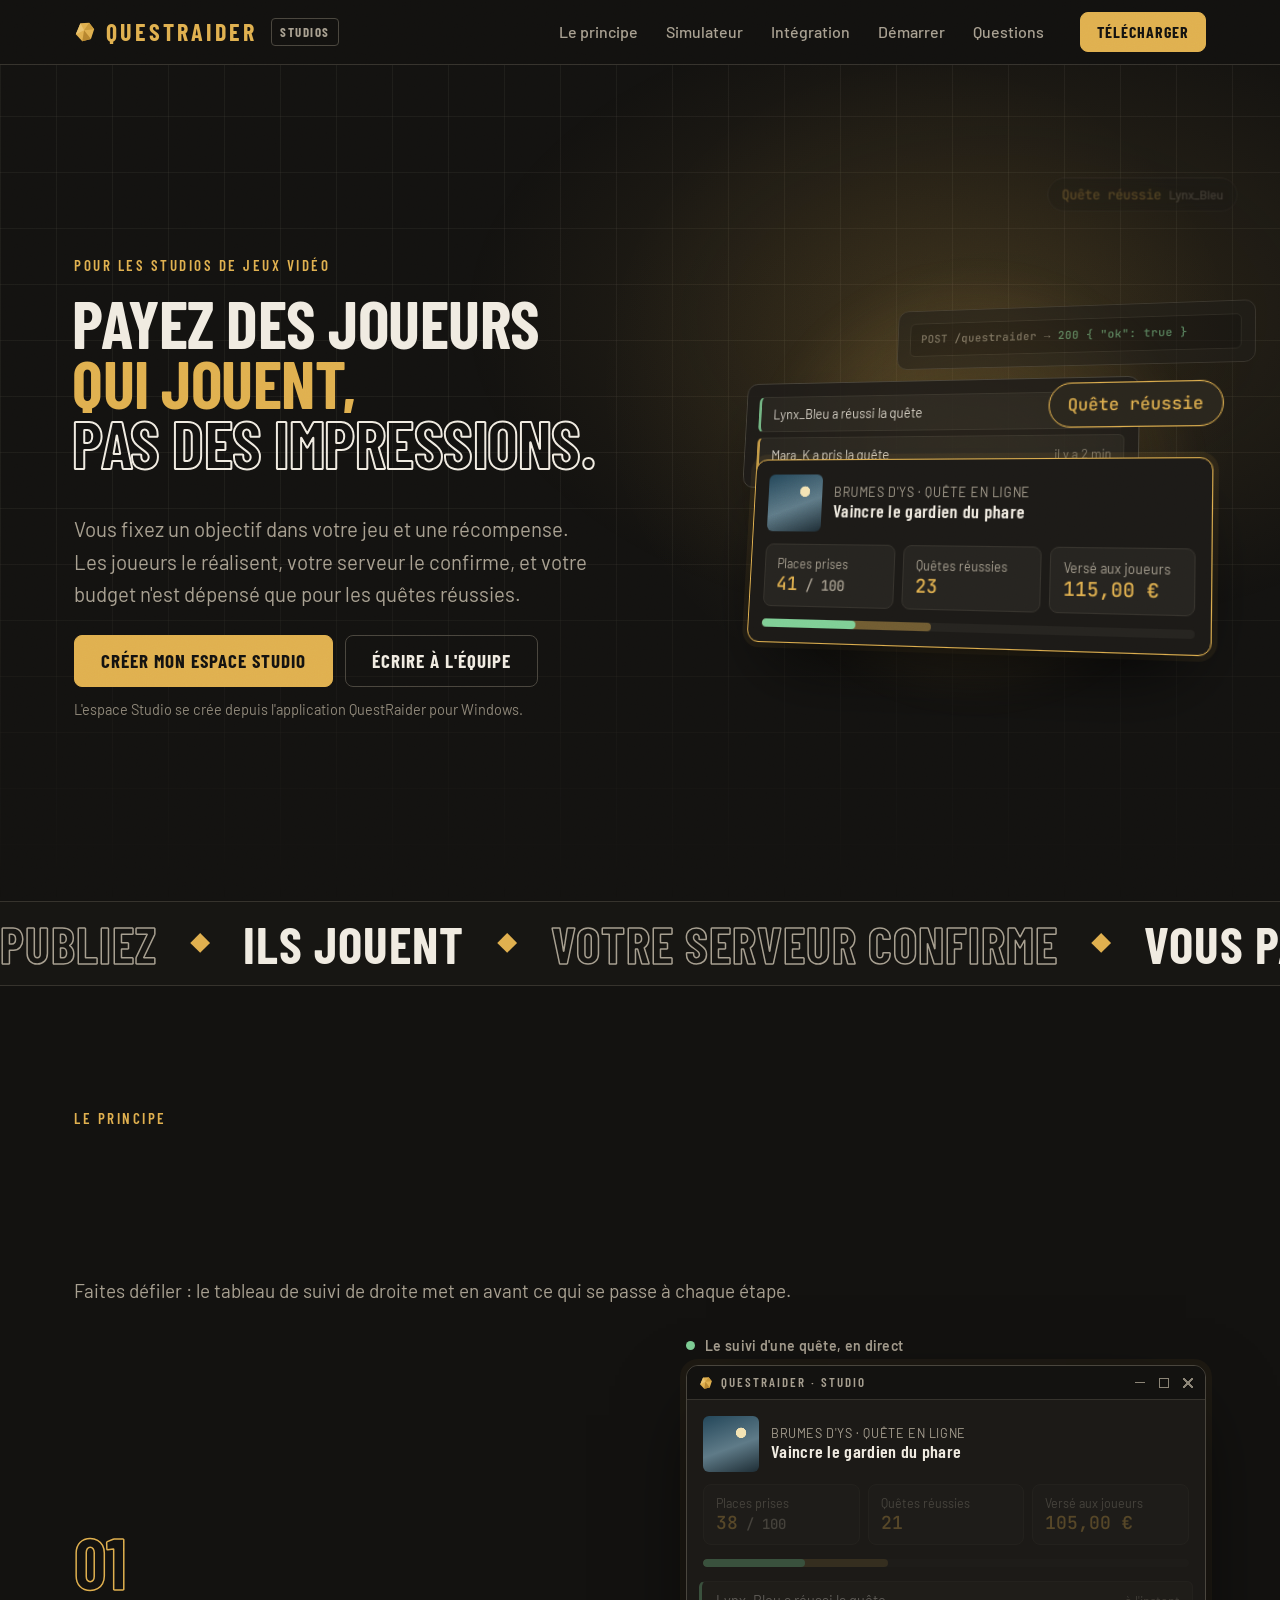
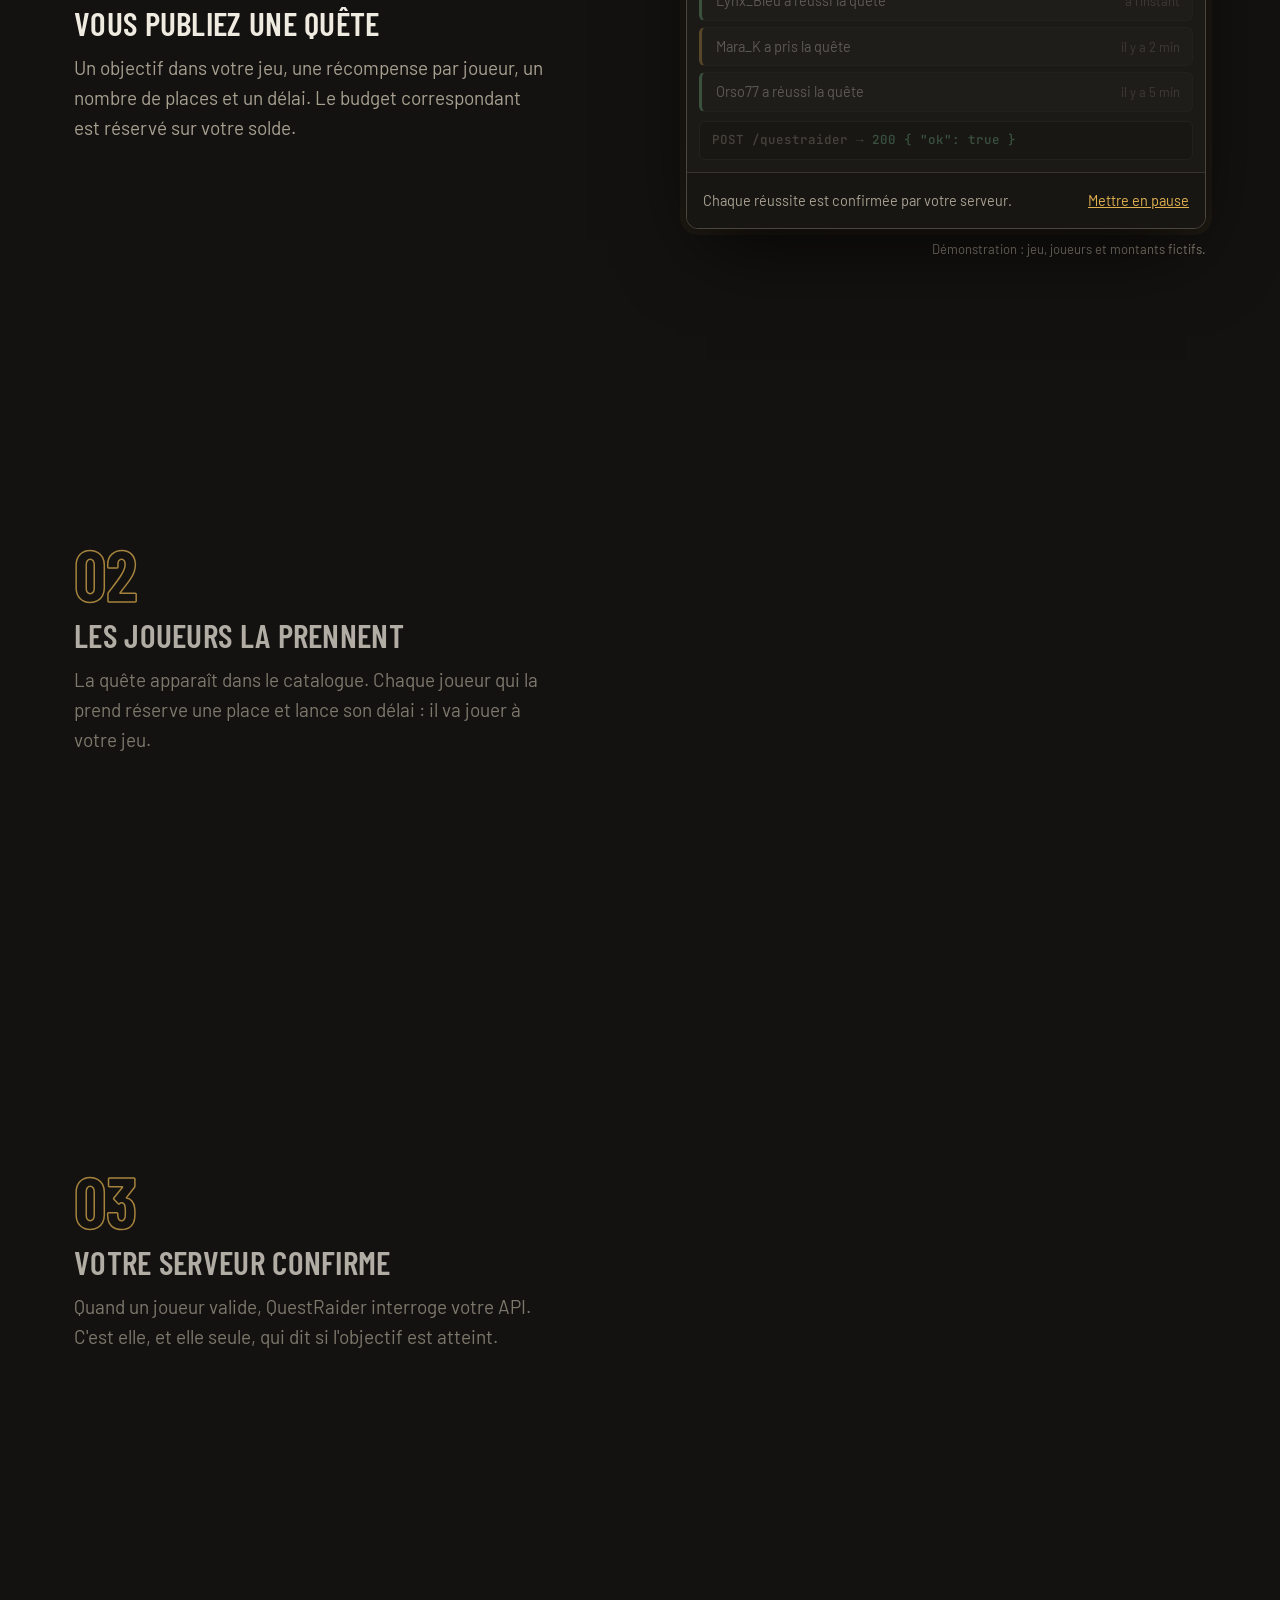
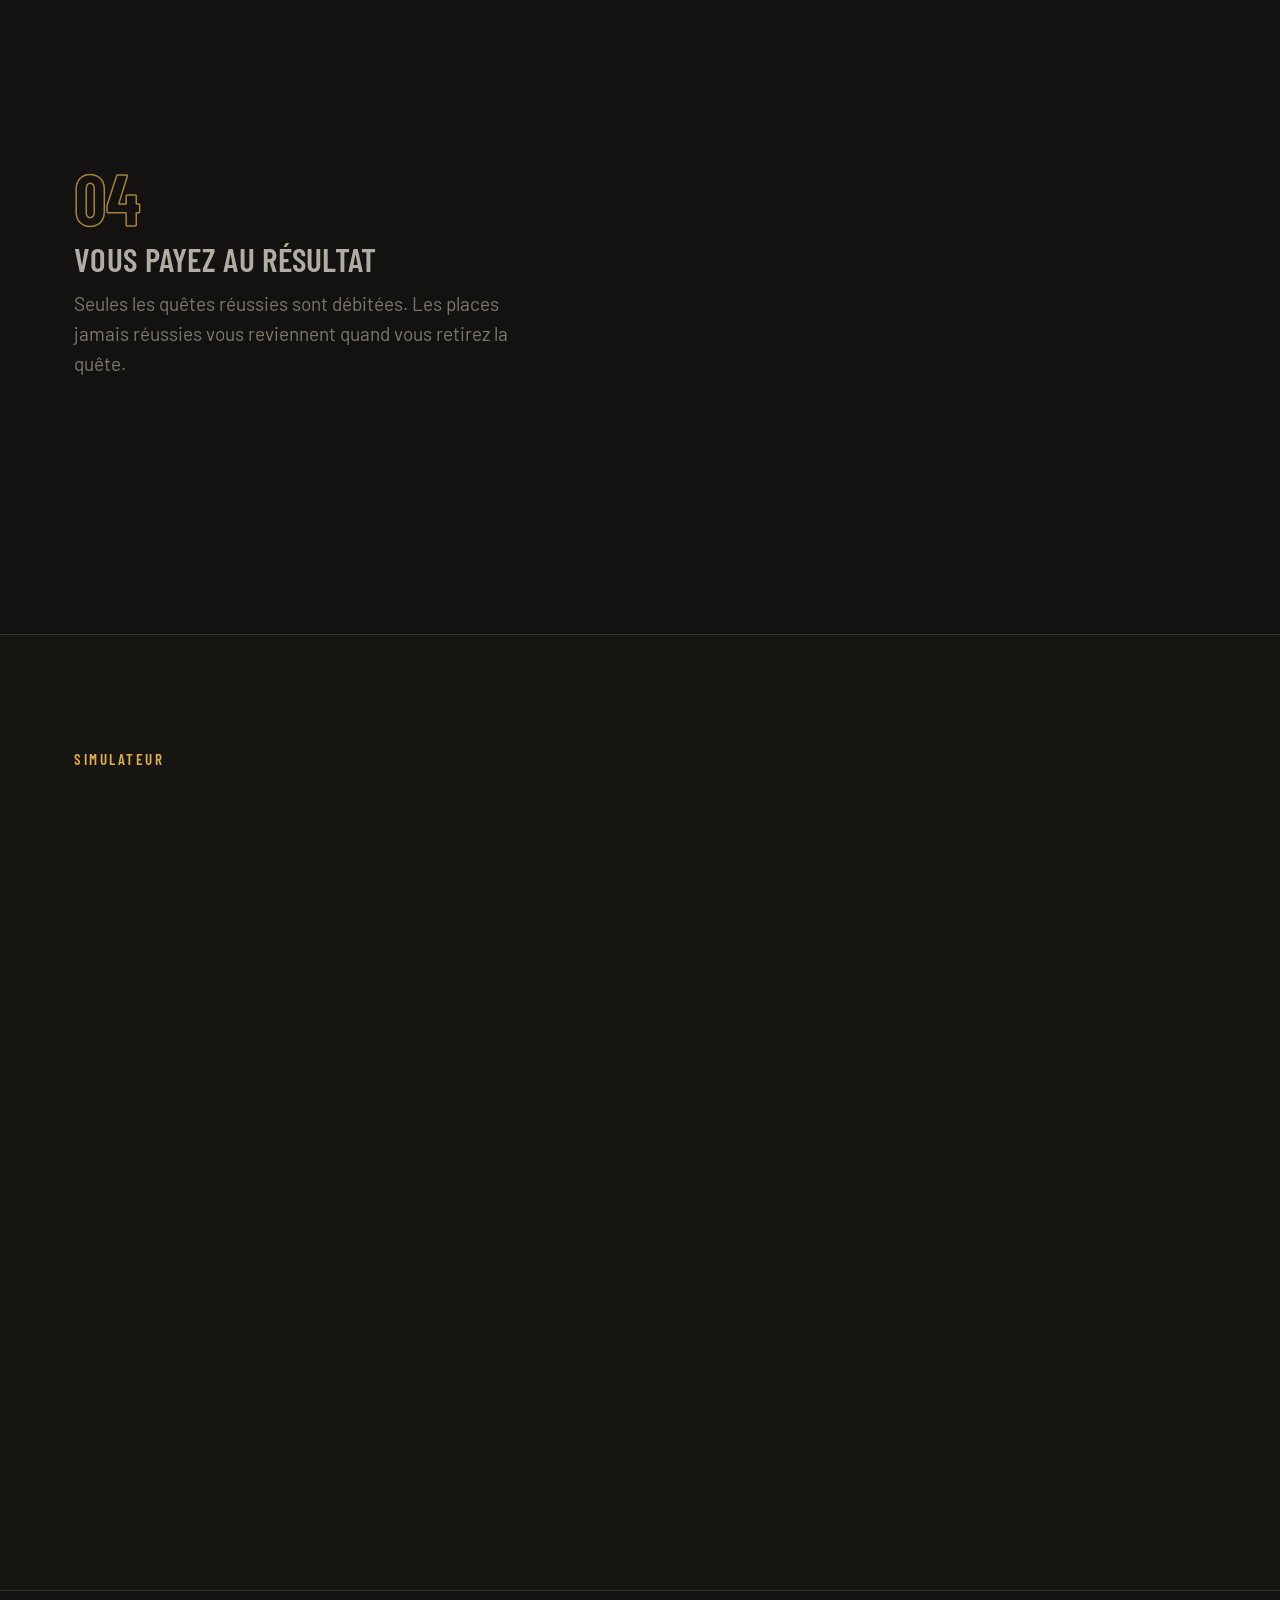
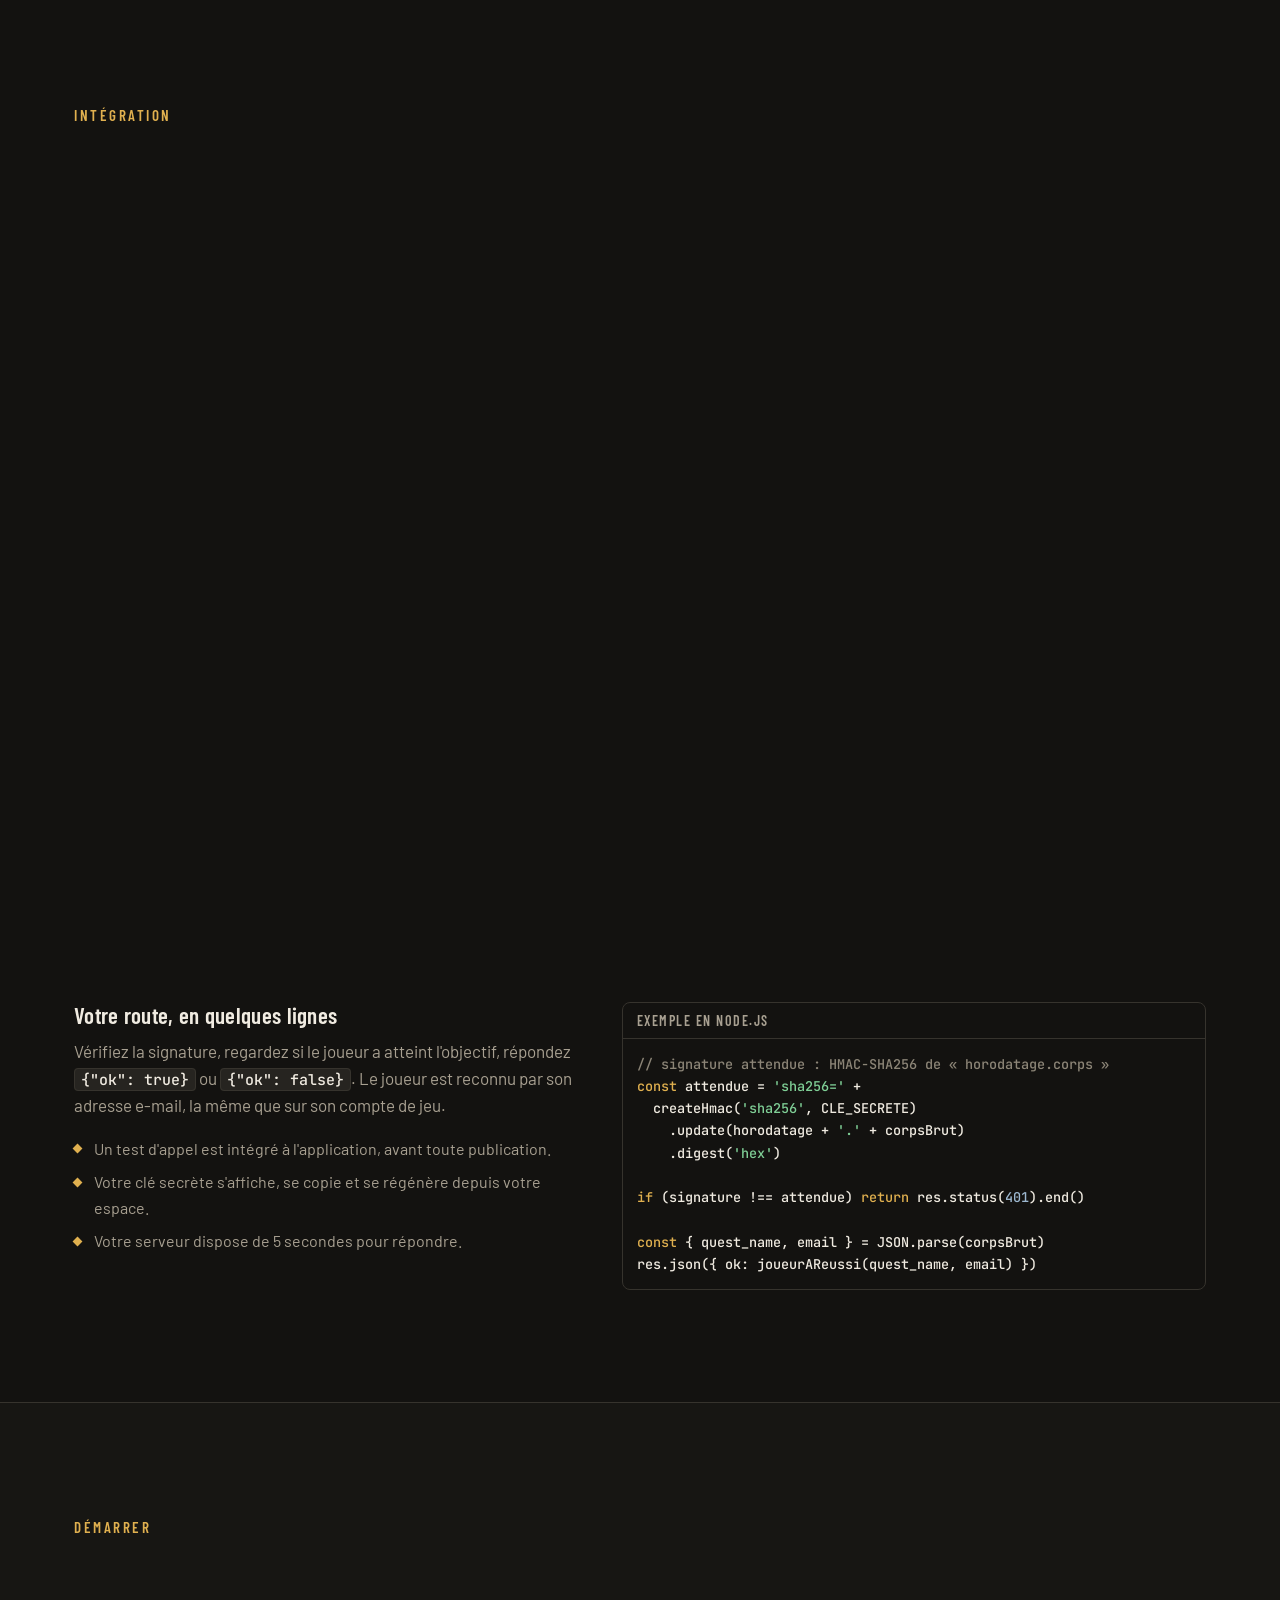
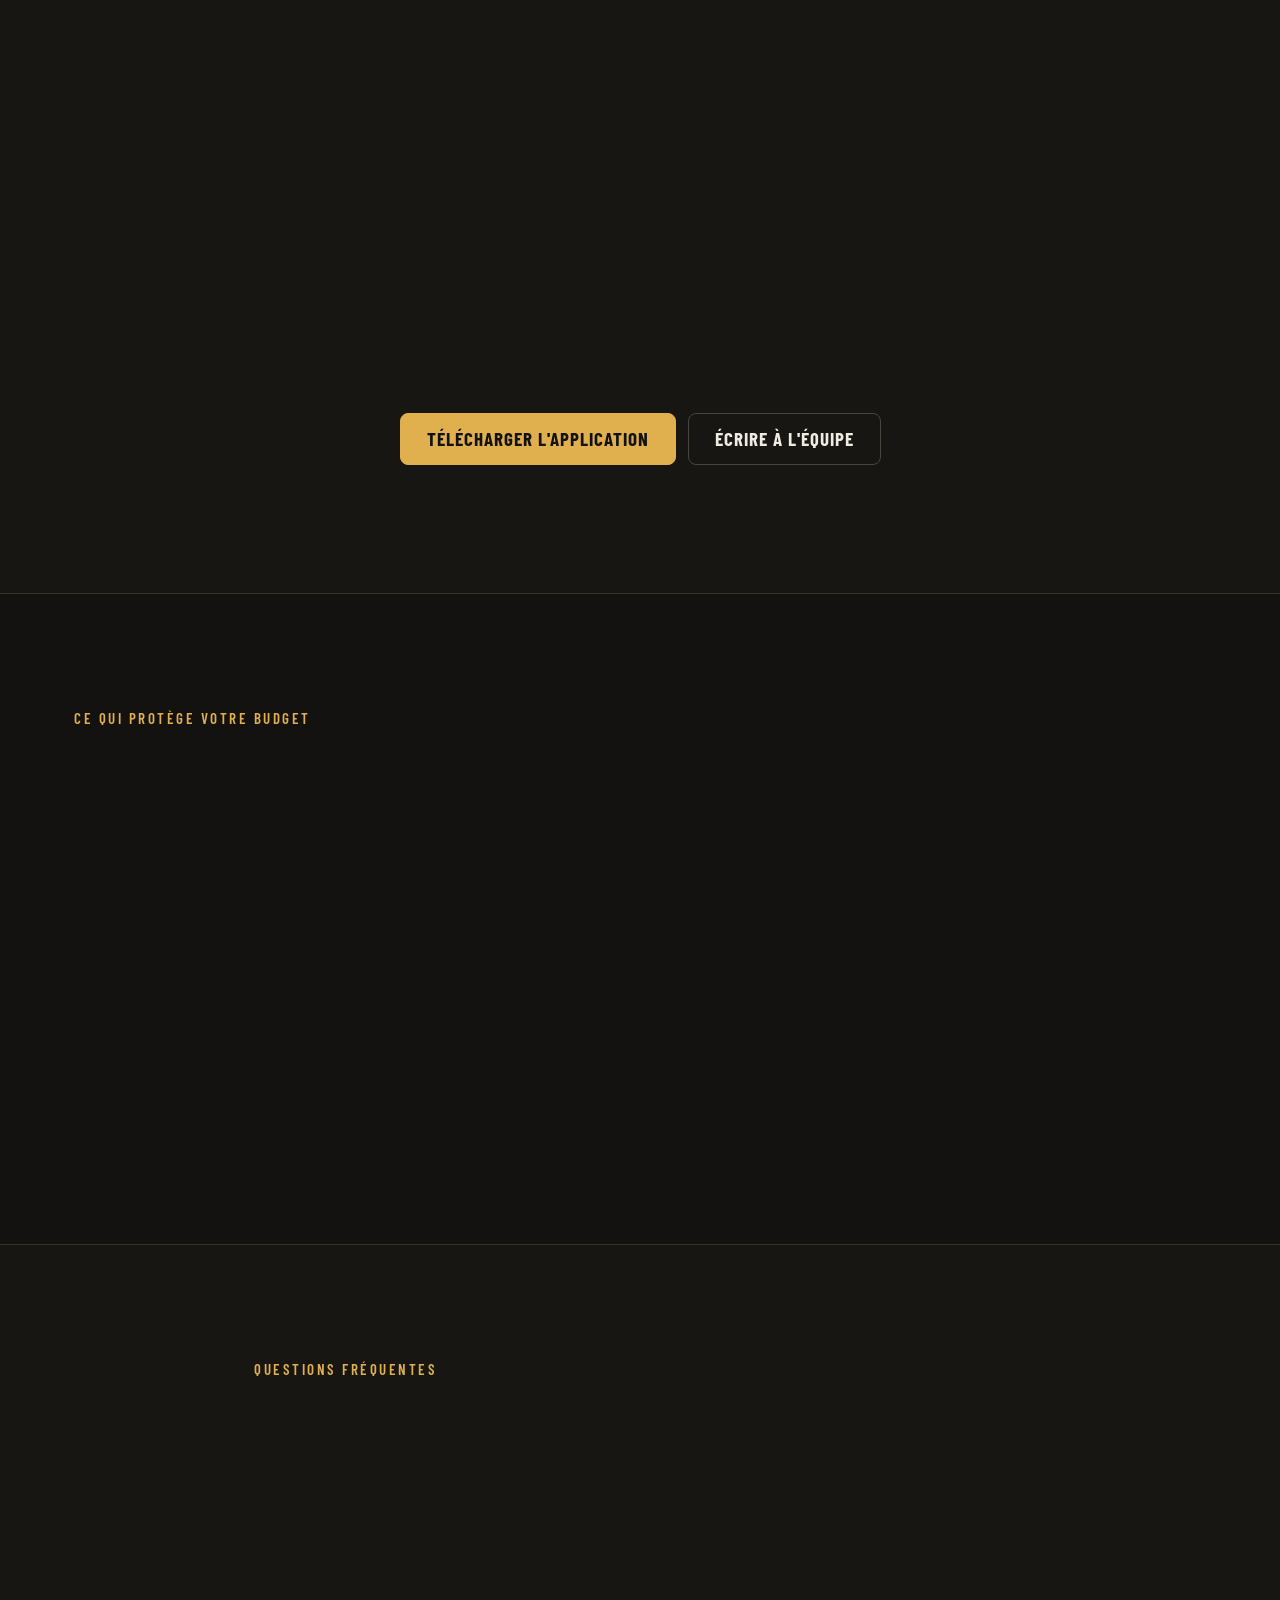
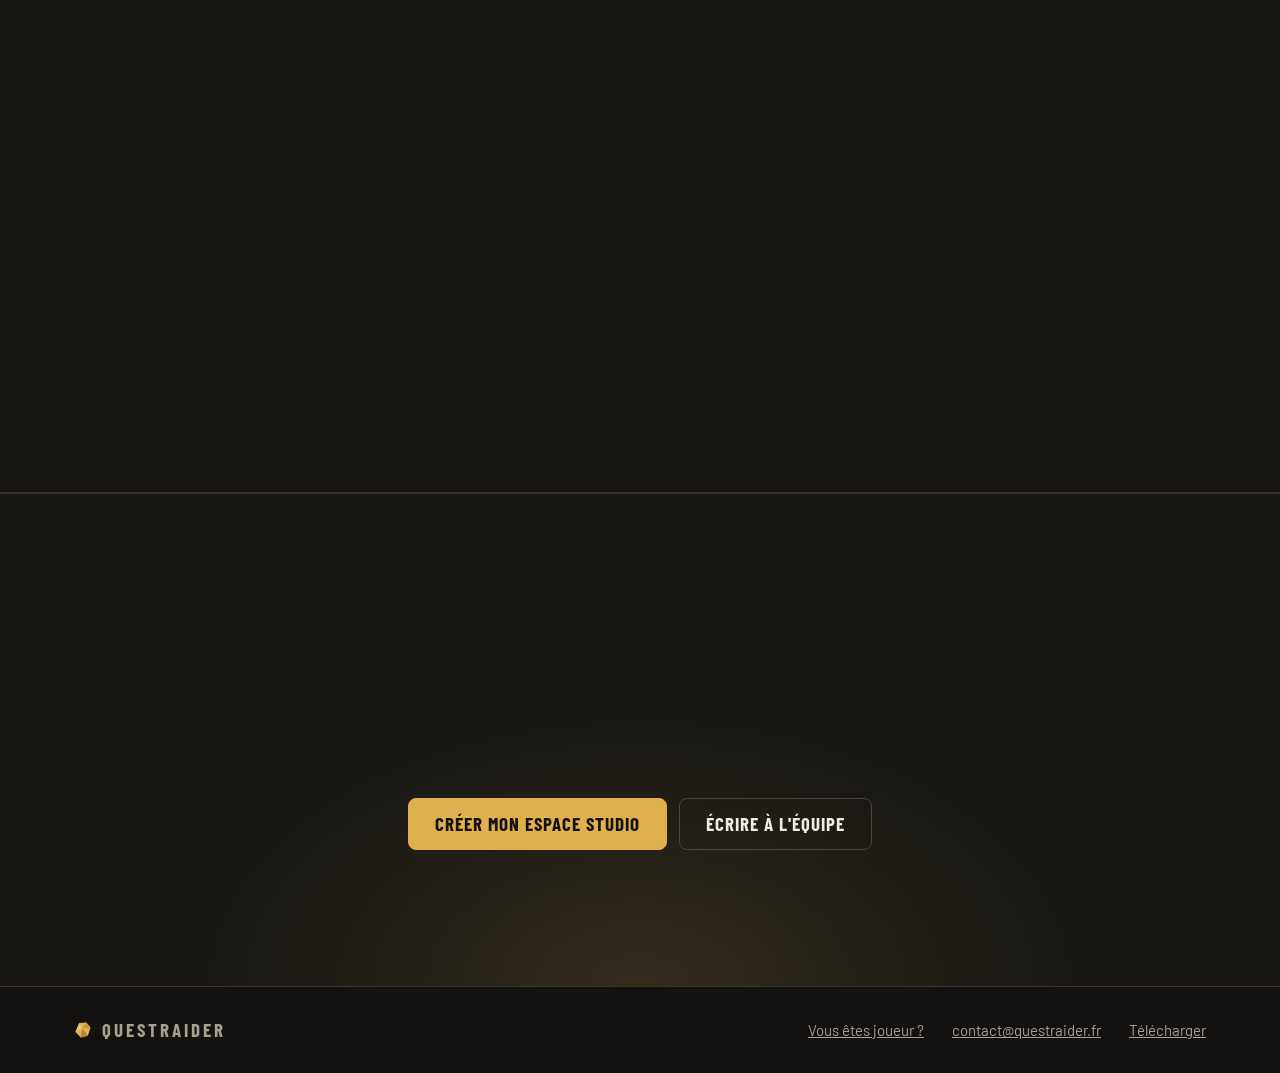
==== commit e2131bee: "site studios: v1.1.0" ====
--- a/studios/index.html
+++ b/studios/index.html
@@ -24,6 +24,7 @@
 <link rel="preload" href="/studios/assets/fonts/barlow-condensed-latin-700-normal.woff2" as="font" type="font/woff2" crossorigin>
 <link rel="stylesheet" href="/studios/assets/css/style.css">
 <script src="/studios/assets/js/main.js" defer></script>
+<script src="/studios/assets/js/fx.js" defer></script>
 </head>
 <body>
 <a class="skip" href="#contenu">Aller au contenu</a>
@@ -44,6 +45,7 @@
     <a class="logo" href="/" aria-label="QuestRaider, accueil"><svg width="22" height="22" aria-hidden="true"><use href="#pepite"/></svg>QuestRaider<span class="logo__tag">Studios</span></a>
     <nav aria-label="Sections de la page">
       <ul class="nav__links">
+        <li><a href="#fonctionnement">Le principe</a></li>
         <li><a href="#simulateur">Simulateur</a></li>
         <li><a href="#integration">Intégration</a></li>
         <li><a href="#parcours">Démarrer</a></li>
@@ -56,30 +58,95 @@
 
 <main id="contenu">
 
-<!-- ───────────── Accueil ───────────── -->
-<section class="hero">
+<!-- ───────────── Ouverture ───────────── -->
+<section class="vitrine">
   <div class="hero__grid" aria-hidden="true"></div>
-  <div class="wrap hero__in">
-    <div class="hero__txt">
-      <p class="kicker">Pour les studios de jeux vidéo</p>
-      <h1>Payez des joueurs<br><span class="or">qui jouent,</span><br>pas des impressions.</h1>
-      <p class="lead">Vous fixez un objectif dans votre jeu et une récompense. Les joueurs le réalisent, votre serveur le confirme, et votre budget n'est dépensé que pour les quêtes réussies.</p>
-      <div class="cta">
-        <a class="btn" href="/telecharger/">Créer mon espace Studio</a>
-        <a class="btn btn--ghost" href="mailto:contact@questraider.fr">Écrire à l'équipe</a>
-      </div>
-      <p class="small">L'espace Studio se crée depuis l'application QuestRaider pour Windows.</p>
-    </div>
-
-    <!-- Aperçu 1 : le suivi d'une quête côté studio -->
-    <div class="hero__demo">
-      <p class="demo-tag"><span class="pulse" aria-hidden="true"></span>Le suivi d'une quête, en direct</p>
-      <div class="app" id="demo-suivi">
+  <ul class="bulles" aria-hidden="true">
+    <li>Quête réussie <small>Lynx_Bleu</small></li>
+    <li>Place prise <small>Mara_K</small></li>
+    <li>200 · ok: true <small>votre API</small></li>
+    <li>Quête réussie <small>Orso77</small></li>
+    <li>Place prise <small>Juno_42</small></li>
+  </ul>
+  <div class="wrap">
+    <p class="kicker">Pour les studios de jeux vidéo</p>
+    <h1 class="titre titre--studio">
+      <span class="ligne l0"><span>Payez des joueurs</span></span>
+      <span class="ligne ligne--or l1"><span>qui jouent,</span></span>
+      <span class="ligne ligne--trait l2"><span>pas des impressions.</span></span>
+    </h1>
+    <div class="vitrine__bas">
+      <div>
+        <p class="lead">Vous fixez un objectif dans votre jeu et une récompense. Les joueurs le réalisent, votre serveur le confirme, et votre budget n'est dépensé que pour les quêtes réussies.</p>
+        <div class="cta">
+          <a class="btn" data-aimant href="/telecharger/">Créer mon espace Studio</a>
+          <a class="btn btn--ghost" href="mailto:contact@questraider.fr">Écrire à l'équipe</a>
+        </div>
+        <p class="small">L'espace Studio se crée depuis l'application QuestRaider pour Windows.</p>
+      </div>
+    </div>
+    <div class="scene" aria-hidden="true">
+      <div class="scene__plan">
+        <div class="plaque plaque--fond"><p class="suivi__log">POST /questraider → <b>200 { "ok": true }</b></p></div>
+        <div class="plaque plaque--milieu"><ul class="suivi__fil"><li data-t="ok"><span>Lynx_Bleu a réussi la quête</span><time>à l'instant</time></li><li data-t="prise"><span>Mara_K a pris la quête</span><time>il y a 2 min</time></li></ul></div>
+        <div class="plaque plaque--avant">
+          <div class="suivi__tete"><div class="quete__art quete__art--a"></div><div><p class="quete__jeu">Brumes d'Ys · quête en ligne</p><p class="quete__nom">Vaincre le gardien du phare</p></div></div>
+          <dl class="suivi__chiffres"><div><dt>Places prises</dt><dd><b>41</b> / 100</dd></div><div><dt>Quêtes réussies</dt><dd><b>23</b></dd></div><div><dt>Versé aux joueurs</dt><dd><b>115,00 €</b></dd></div></dl>
+          <div class="suivi__barre"><span class="prises"></span><span class="reussies"></span></div>
+        </div>
+        <div class="plaque plaque--jeton">Quête réussie</div>
+      </div>
+    </div>
+  </div>
+</section>
+
+<div class="defile" aria-hidden="true">
+  <div class="defile__piste">
+    <span>Publiez</span><i></i><span>Ils jouent</span><i></i><span>Votre serveur confirme</span><i></i><span>Vous payez au résultat</span><i></i>
+    <span>Publiez</span><i></i><span>Ils jouent</span><i></i><span>Votre serveur confirme</span><i></i><span>Vous payez au résultat</span><i></i>
+  </div>
+</div>
+
+<!-- ───────────── Récit : le suivi d'une quête suit le défilement (aperçu 1) ───────────── -->
+<section class="story" id="fonctionnement">
+  <div class="wrap">
+    <div class="story__tete">
+      <p class="kicker">Le principe</p>
+      <h2 data-split>Une quête, de la publication au paiement.</h2>
+      <p class="chapo">Faites défiler : le tableau de suivi de droite met en avant ce qui se passe à chaque étape.</p>
+    </div>
+    <div class="story__in">
+      <div class="story__pas">
+        <article class="pas is-actif">
+          <span class="pas__n" aria-hidden="true">01</span>
+          <h3>Vous publiez une quête</h3>
+          <p>Un objectif dans votre jeu, une récompense par joueur, un nombre de places et un délai. Le budget correspondant est réservé sur votre solde.</p>
+        </article>
+        <article class="pas">
+          <span class="pas__n" aria-hidden="true">02</span>
+          <h3>Les joueurs la prennent</h3>
+          <p>La quête apparaît dans le catalogue. Chaque joueur qui la prend réserve une place et lance son délai : il va jouer à votre jeu.</p>
+        </article>
+        <article class="pas">
+          <span class="pas__n" aria-hidden="true">03</span>
+          <h3>Votre serveur confirme</h3>
+          <p>Quand un joueur valide, QuestRaider interroge votre API. C'est elle, et elle seule, qui dit si l'objectif est atteint.</p>
+        </article>
+        <article class="pas">
+          <span class="pas__n" aria-hidden="true">04</span>
+          <h3>Vous payez au résultat</h3>
+          <p>Seules les quêtes réussies sont débitées. Les places jamais réussies vous reviennent quand vous retirez la quête.</p>
+        </article>
+      </div>
+      <div class="story__panneau">
+        <div class="story__colle">
+          <p class="demo-tag"><span class="pulse" aria-hidden="true"></span>Le suivi d'une quête, en direct</p>
+          <div class="app" id="demo-suivi">
         <div class="app__bar" aria-hidden="true">
           <span class="app__title"><svg width="14" height="14"><use href="#pepite"/></svg>QuestRaider · Studio</span>
           <span class="app__win"><i></i><i></i><i></i></span>
         </div>
-        <div class="suivi__tete">
+        <div class="suivi__tete" data-f="1">
           <div class="quete__art quete__art--a" aria-hidden="true"></div>
           <div>
             <p class="quete__jeu">Brumes d'Ys · quête en ligne</p>
@@ -87,40 +154,34 @@
           </div>
         </div>
         <dl class="suivi__chiffres">
-          <div><dt>Places prises</dt><dd><b id="suivi-prises">38</b> / 100</dd></div>
-          <div><dt>Quêtes réussies</dt><dd><b id="suivi-reussies">21</b></dd></div>
-          <div><dt>Versé aux joueurs</dt><dd><b id="suivi-verse">105,00 €</b></dd></div>
+          <div data-f="2"><dt>Places prises</dt><dd><b id="suivi-prises">38</b> / 100</dd></div>
+          <div data-f="3 4"><dt>Quêtes réussies</dt><dd><b id="suivi-reussies">21</b></dd></div>
+          <div data-f="4"><dt>Versé aux joueurs</dt><dd><b id="suivi-verse">105,00 €</b></dd></div>
         </dl>
-        <div class="suivi__barre" aria-hidden="true"><span id="suivi-fill-prises"></span><span id="suivi-fill-reussies"></span></div>
-        <ul class="suivi__fil" id="suivi-fil" aria-label="Dernières activités">
+        <div class="suivi__barre" aria-hidden="true" data-f="2 4"><span id="suivi-fill-prises"></span><span id="suivi-fill-reussies"></span></div>
+        <ul class="suivi__fil" id="suivi-fil" aria-label="Dernières activités" data-f="2 3">
           <li data-t="ok"><span>Lynx_Bleu a réussi la quête</span><time>à l'instant</time></li>
           <li data-t="prise"><span>Mara_K a pris la quête</span><time>il y a 2 min</time></li>
           <li data-t="ok"><span>Orso77 a réussi la quête</span><time>il y a 5 min</time></li>
         </ul>
+        <p class="suivi__log" data-f="3">POST /questraider → <b>200 { "ok": true }</b></p>
         <div class="app__foot">
           <p>Chaque réussite est confirmée par votre serveur.</p>
           <button class="lien" type="button" id="suivi-pause" aria-pressed="false">Mettre en pause</button>
         </div>
       </div>
-      <p class="demo-note">Démonstration : jeu, joueurs et montants fictifs.</p>
-    </div>
-  </div>
-
-  <div class="wrap">
-    <ul class="faits">
-      <li><b>Au résultat</b><span>vous payez les quêtes réussies</span></li>
-      <li><b>Une route</b><span>à ajouter à votre API</span></li>
-      <li><b>Signé</b><span>chaque appel est authentifié</span></li>
-      <li><b>En direct</b><span>places prises et budget suivis</span></li>
-    </ul>
+          <p class="demo-note">Démonstration : jeu, joueurs et montants fictifs.</p>
+        </div>
+      </div>
+    </div>
   </div>
 </section>
 
 <!-- ───────────── Simulateur (aperçu 2) ───────────── -->
-<section class="bloc" id="simulateur">
+<section class="bloc bloc--scene" id="simulateur">
   <div class="wrap">
     <p class="kicker">Simulateur</p>
-    <h2>Composez votre première quête.</h2>
+    <h2 data-split>Composez votre première quête.</h2>
     <p class="chapo">Un objectif, une récompense, un nombre de places et un délai : c'est tout ce qu'il faut pour publier. Réglez les curseurs pour voir la quête telle qu'elle apparaîtra aux joueurs.</p>
 
     <div class="calc" id="demo-studio">
@@ -173,13 +234,13 @@
 </section>
 
 <!-- ───────────── Intégration (aperçu 3) ───────────── -->
-<section class="bloc bloc--scene" id="integration">
+<section class="bloc" id="integration">
   <div class="wrap">
     <p class="kicker">Intégration</p>
-    <h2>Une seule route à brancher.<br>C'est votre jeu qui décide.</h2>
+    <h2 data-split>Une seule route à brancher.<br>C'est votre jeu qui décide.</h2>
     <p class="chapo">Quand un joueur clique sur « Valider la quête », QuestRaider interroge votre serveur : cette quête est-elle réussie pour ce joueur ? Lancez l'appel pour voir ce qui se passe dans chaque cas.</p>
 
-    <div class="flux" id="demo-api" data-cas="ok">
+    <div class="flux" id="demo-api" data-cas="ok" data-joue>
       <div class="flux__cas" role="group" aria-label="Cas à simuler">
         <button type="button" class="chip" data-cas="ok" aria-pressed="true">Quête réussie</button>
         <button type="button" class="chip" data-cas="non" aria-pressed="false">Pas encore réussie</button>
@@ -246,10 +307,10 @@
 </section>
 
 <!-- ───────────── Démarrer ───────────── -->
-<section class="bloc" id="parcours">
+<section class="bloc bloc--scene" id="parcours">
   <div class="wrap">
     <p class="kicker">Démarrer</p>
-    <h2>De l'inscription à la première quête.</h2>
+    <h2 data-split>De l'inscription à la première quête.</h2>
     <ol class="parcours">
       <li><h3>Créez votre espace Studio</h3><p>Depuis l'application. L'équipe QuestRaider vérifie chaque studio avant de lui ouvrir l'accès.</p></li>
       <li><h3>Suivez l'assistant « Créer mon jeu »</h3><p>Une question par écran : la fiche du jeu, l'adresse de votre API, la première quête et son budget. Vous reprenez où vous vous êtes arrêté.</p></li>
@@ -264,24 +325,24 @@
 </section>
 
 <!-- ───────────── Garanties ───────────── -->
-<section class="bloc bloc--scene" id="garanties">
+<section class="bloc" id="garanties">
   <div class="wrap">
     <p class="kicker">Ce qui protège votre budget</p>
-    <h2>Rien n'est versé sans votre accord.</h2>
+    <h2 data-split>Rien n'est versé sans votre accord.</h2>
     <ul class="regles">
-      <li><svg width="20" height="20" aria-hidden="true"><use href="#check"/></svg><div><h3>Votre serveur a le dernier mot</h3><p>Aucune récompense n'est versée tant que votre API n'a pas répondu que la quête est réussie.</p></div></li>
-      <li><svg width="20" height="20" aria-hidden="true"><use href="#check"/></svg><div><h3>Un budget borné d'avance</h3><p>Le nombre de places fixe le maximum. Ce qui n'est pas dépensé vous revient quand vous retirez la quête.</p></div></li>
-      <li><svg width="20" height="20" aria-hidden="true"><use href="#check"/></svg><div><h3>Une réussite par joueur</h3><p>Chaque quête ne se réussit qu'une fois par joueur, et chaque joueur ne mène que quelques quêtes à la fois.</p></div></li>
-      <li><svg width="20" height="20" aria-hidden="true"><use href="#check"/></svg><div><h3>Des joueurs contrôlés</h3><p>Joueurs majeurs, adresse e-mail vérifiée, connexions par VPN refusées.</p></div></li>
+      <li data-halo><svg width="20" height="20" aria-hidden="true"><use href="#check"/></svg><div><h3>Votre serveur a le dernier mot</h3><p>Aucune récompense n'est versée tant que votre API n'a pas répondu que la quête est réussie.</p></div></li>
+      <li data-halo><svg width="20" height="20" aria-hidden="true"><use href="#check"/></svg><div><h3>Un budget borné d'avance</h3><p>Le nombre de places fixe le maximum. Ce qui n'est pas dépensé vous revient quand vous retirez la quête.</p></div></li>
+      <li data-halo><svg width="20" height="20" aria-hidden="true"><use href="#check"/></svg><div><h3>Une réussite par joueur</h3><p>Chaque quête ne se réussit qu'une fois par joueur, et chaque joueur ne mène que quelques quêtes à la fois.</p></div></li>
+      <li data-halo><svg width="20" height="20" aria-hidden="true"><use href="#check"/></svg><div><h3>Des joueurs contrôlés</h3><p>Joueurs majeurs, adresse e-mail vérifiée, connexions par VPN refusées.</p></div></li>
     </ul>
   </div>
 </section>
 
 <!-- ───────────── Questions ───────────── -->
-<section class="bloc" id="questions">
+<section class="bloc bloc--scene" id="questions">
   <div class="wrap wrap--etroit">
     <p class="kicker">Questions fréquentes</p>
-    <h2>Ce que les studios nous demandent.</h2>
+    <h2 data-split>Ce que les studios nous demandent.</h2>
     <div class="faq">
       <details>
         <summary>Que reçoit exactement notre serveur ?</summary>
@@ -312,12 +373,11 @@
 </section>
 
 <!-- ───────────── Appel final ───────────── -->
-<section class="fin">
+<section class="fin fin--xl">
   <div class="wrap fin__in">
-    <svg width="56" height="56" aria-hidden="true"><use href="#pepite"/></svg>
-    <h2>Votre première quête peut partir aujourd'hui.</h2>
+    <h2 data-split>Votre première quête<br>peut partir aujourd'hui.</h2>
     <div class="cta cta--centre">
-      <a class="btn" href="/telecharger/">Créer mon espace Studio</a>
+      <a class="btn" data-aimant href="/telecharger/">Créer mon espace Studio</a>
       <a class="btn btn--ghost" href="mailto:contact@questraider.fr">Écrire à l'équipe</a>
     </div>
   </div>
--- a/studios/assets/css/style.css
+++ b/studios/assets/css/style.css
@@ -384,3 +384,212 @@
   .suivi__chiffres b { font-size: 15px; }
   .bande { padding: 56px 0; }
 }
+
+/* ════════════ Vitrine : pépite 3D, grands titres, récit au défilement ════════════ */
+html { background: var(--bg); }
+.pepite3d { position: fixed; inset: 0; z-index: 1; width: 100%; height: 100%; pointer-events: none; }
+main .wrap, .pied .wrap, .defile { position: relative; z-index: 2; }
+.nav::after { content: ''; position: absolute; left: 0; bottom: -1px; width: 100%; height: 2px; background: var(--gold); transform-origin: left; transform: scaleX(var(--progression, 0)); }
+body::after { content: ''; position: fixed; inset: 0; z-index: 60; pointer-events: none; opacity: .07; mix-blend-mode: overlay;
+  background-image: url("data:image/svg+xml,%3Csvg xmlns='http://www.w3.org/2000/svg' width='220' height='220'%3E%3Cfilter id='g'%3E%3CfeTurbulence type='fractalNoise' baseFrequency='.9' numOctaves='2' stitchTiles='stitch'/%3E%3C/filter%3E%3Crect width='100%25' height='100%25' filter='url(%23g)'/%3E%3C/svg%3E"); }
+
+/* ── Écran d'ouverture ── */
+.vitrine { position: relative; display: flex; flex-direction: column; justify-content: center; min-height: calc(100vh - 64px); min-height: calc(100svh - 64px); padding: 48px 0 40px; overflow: hidden; }
+.titre { margin: 4px 0 0 -.03em; font-size: clamp(50px, 12.2vw, 200px); line-height: .86; letter-spacing: -.5px; }
+.titre--studio { font-size: clamp(38px, 10vw, 168px); }
+.ligne { display: block; overflow: hidden; padding-top: .12em; margin-top: -.12em; }
+.ligne > span { display: block; }
+.ligne--or { color: var(--gold); }
+.ligne--trait { color: transparent; -webkit-text-stroke: 2px var(--text); }
+.vitrine__bas { display: grid; grid-template-columns: minmax(0, 31em) auto; justify-content: space-between; align-items: end; gap: 32px; margin-top: 40px; }
+.vitrine__bas .cta { margin: 24px 0 12px; }
+.descends { display: grid; justify-items: center; gap: 10px; font: 600 13px var(--title); letter-spacing: 3px; text-transform: uppercase; color: var(--text-2); text-decoration: none; }
+.descends i { position: relative; width: 1px; height: 64px; background: var(--border-2); overflow: hidden; }
+.descends i::after { content: ''; position: absolute; left: 0; top: -40%; width: 100%; height: 40%; background: var(--gold); animation: descends 1.8s var(--ease) infinite; }
+@keyframes descends { to { top: 100%; } }
+.fx .ligne > span { transform: translateY(108%); transition: transform 1.1s var(--ease); transition-delay: calc(var(--l, 0) * 110ms + 120ms); }
+.fx.pret .ligne > span { transform: none; }
+.fx .vitrine .kicker, .fx .vitrine__bas { opacity: 0; transform: translateY(18px); transition: opacity .9s var(--ease) .65s, transform .9s var(--ease) .65s; }
+.fx.pret .vitrine .kicker, .fx.pret .vitrine__bas { opacity: 1; transform: none; }
+
+/* ── Titres mot à mot ── */
+.fx [data-split] .mot { display: inline-block; overflow: hidden; vertical-align: top; padding-top: .12em; margin-top: -.12em; }
+.fx [data-split] .mot > span { display: inline-block; transform: translateY(112%); transition: transform .9s var(--ease); transition-delay: calc(var(--i) * 45ms); }
+.fx [data-split].is-in .mot > span { transform: none; }
+.fx [data-entree] { opacity: 0; transform: translateY(26px); transition: opacity .8s var(--ease), transform .8s var(--ease); }
+.fx [data-entree].is-in { opacity: 1; transform: none; }
+
+/* ── Bandeau défilant ── */
+.defile { overflow: hidden; padding: 20px 0; background: var(--scene); border-block: 1px solid var(--border); }
+.defile__piste { display: flex; align-items: center; gap: 40px; width: max-content; font: 700 clamp(40px, 7vw, 104px)/1 var(--title); letter-spacing: 1px; text-transform: uppercase; white-space: nowrap; animation: defile 40s linear infinite; }
+.defile__piste span:nth-of-type(odd) { color: transparent; -webkit-text-stroke: 1.5px var(--text-2); }
+.defile__piste i { width: .28em; height: .28em; background: var(--gold); transform: rotate(45deg); }
+@keyframes defile { to { transform: translateX(-50%); } }
+
+/* ── Récit ── */
+.story { padding: 120px 0 56px; }
+.story__tete { max-width: 46em; }
+.story__in { display: grid; grid-template-columns: minmax(0, 1fr) minmax(0, 520px); gap: 72px; margin-top: 24px; }
+.pas { display: flex; flex-direction: column; justify-content: center; min-height: 76vh; transition: opacity .5s var(--ease); }
+.fx .pas { opacity: .22; }
+.fx .pas.is-actif { opacity: 1; }
+.pas__n { font: 700 clamp(72px, 10vw, 150px)/.9 var(--title); color: transparent; -webkit-text-stroke: 1.5px var(--gold); }
+.pas h3 { margin: 14px 0 12px; font-size: clamp(30px, 3.4vw, 46px); line-height: 1; text-transform: uppercase; }
+.pas p { max-width: 25em; font-size: 19px; color: var(--text-2); }
+.story__colle { position: sticky; top: max(88px, calc(50vh - 310px)); }
+.quete.is-cible { border-color: var(--gold); box-shadow: 0 0 0 4px rgba(224, 176, 79, .16); }
+
+/* ── Suivi studio : mise en avant par étape ── */
+.suivi__log { margin: 8px 12px 0; padding: 9px 12px; background: var(--bg); border: 1px solid var(--border); border-radius: var(--r-s); font: 500 12.5px/1.5 var(--mono); color: var(--text-2); overflow-wrap: anywhere; }
+.suivi__log b { font-weight: 500; color: var(--green); }
+#demo-suivi [data-f] { transition: opacity .45s var(--ease); }
+#demo-suivi[data-stage] [data-f] { opacity: .3; }
+#demo-suivi[data-stage="1"] [data-f~="1"], #demo-suivi[data-stage="2"] [data-f~="2"], #demo-suivi[data-stage="3"] [data-f~="3"], #demo-suivi[data-stage="4"] [data-f~="4"] { opacity: 1; }
+
+/* ── Grands chiffres ── */
+.chiffres { display: grid; grid-template-columns: repeat(4, 1fr); margin-top: 56px; border-top: 1px solid var(--border-2); }
+.chiffre { padding: 32px 24px 0 0; }
+.chiffre b { display: block; font: 700 clamp(56px, 8.4vw, 132px)/.9 var(--title); letter-spacing: -1px; color: var(--gold); white-space: nowrap; }
+.chiffre b small { margin-left: .12em; font-size: .42em; letter-spacing: 0; color: var(--text); }
+.chiffre > span { display: block; max-width: 14em; margin-top: 14px; font-size: 17px; color: var(--text-2); }
+
+/* ── Halo au survol ── */
+[data-halo] { position: relative; overflow: hidden; }
+[data-halo]::before { content: ''; position: absolute; inset: 0; pointer-events: none; background: radial-gradient(280px circle at var(--mx, -999px) var(--my, -999px), rgba(224, 176, 79, .16), transparent 70%); }
+[data-halo] > * { position: relative; }
+
+/* ── Écran de fin ── */
+.fin--xl { padding: 168px 0; }
+.fin--xl h2 { font-size: clamp(44px, 9vw, 150px); line-height: .9; }
+
+@media (max-width: 1020px) {
+  .story { padding-top: 80px; }
+  .story__in { grid-template-columns: 1fr; gap: 32px; }
+  .story__panneau { order: -1; }
+  .story__colle { position: static; }
+  .pas { min-height: 0; padding: 28px 0; border-top: 1px solid var(--border); }
+  .fx .pas { opacity: 1; }
+  .chiffres { grid-template-columns: repeat(2, 1fr); }
+  .chiffre { padding-bottom: 8px; }
+}
+@media (max-width: 760px) {
+  .vitrine { padding: 32px 0 32px; }
+  .vitrine__bas { grid-template-columns: 1fr; margin-top: 28px; }
+  .descends { display: none; }
+  .ligne--trait { -webkit-text-stroke-width: 1.5px; }
+  .fin--xl { padding: 104px 0; }
+}
+@media (prefers-reduced-motion: reduce) {
+  .defile__piste { animation: none; }
+  .fx .ligne > span, .fx [data-split] .mot > span { transform: none; }
+  .fx .vitrine .kicker, .fx .vitrine__bas, .fx [data-entree] { opacity: 1; transform: none; }
+}
+
+.l1 { --l: 1; }
+.l2 { --l: 2; }
+
+@media (max-width: 1020px) { .story__tete .chapo { display: none; } }
+@media (max-width: 480px) { .logo__tag { display: none; } }
+
+/* ════════════ Réglages du 22/11 : titres moins grands, plus de vie ════════════ */
+.titre { font-size: clamp(42px, 7.6vw, 124px); line-height: .9; }
+.titre--studio { font-size: clamp(32px, 6.4vw, 104px); }
+.fin--xl h2 { font-size: clamp(38px, 5.6vw, 88px); line-height: .95; }
+.fin--xl { padding: 136px 0; }
+.pas__n { font-size: clamp(52px, 5.6vw, 88px); }
+.pas h3 { font-size: clamp(26px, 2.6vw, 36px); }
+.pas { min-height: 68vh; }
+.chiffre b { font-size: clamp(46px, 6vw, 92px); }
+.defile__piste { gap: 0; font-size: clamp(28px, 4vw, 60px); animation-duration: 34s; }
+.defile__piste > * { margin-right: 36px; }
+.defile { padding: 16px 0; }
+
+/* ── Halo qui suit le pointeur sur l'écran d'ouverture ── */
+.vitrine::after { content: ''; position: absolute; inset: 0; pointer-events: none; background: radial-gradient(460px circle at var(--px, 72%) var(--py, 38%), rgba(224, 176, 79, .11), transparent 70%); }
+.hero__grid { animation: grille 26s linear infinite; }
+@keyframes grille { to { background-position: 0 0, 0 56px, 56px 0; } }
+
+/* ── Bulles flottantes ── */
+.bulles { position: absolute; inset: 0; z-index: 2; pointer-events: none; }
+.bulles li { position: absolute; display: flex; align-items: center; gap: 8px; padding: 8px 14px; background: rgba(28, 26, 23, .88); border: 1px solid var(--border-2); border-radius: 999px; font: 500 14px var(--mono); color: var(--gold); white-space: nowrap; opacity: 0; backdrop-filter: blur(6px); animation: bulle 11s var(--ease) infinite; }
+.bulles small { font: 500 13px var(--body); color: var(--text-2); }
+.bulles li:nth-child(1) { right: 7%; top: 20%; }
+.bulles li:nth-child(2) { right: 31%; top: 66%; animation-delay: 2.2s; }
+.bulles li:nth-child(3) { right: 4%; top: 55%; animation-delay: 4.4s; }
+.bulles li:nth-child(4) { right: 26%; top: 13%; animation-delay: 6.6s; }
+.bulles li:nth-child(5) { right: 14%; top: 80%; animation-delay: 8.8s; }
+@keyframes bulle { 0% { opacity: 0; transform: translateY(16px) scale(.94); } 6% { opacity: 1; transform: none; } 30% { opacity: 1; transform: translateY(-12px); } 38%, 100% { opacity: 0; transform: translateY(-26px); } }
+
+/* ── Mur de quêtes ── */
+.mur { position: relative; padding: 112px 0; overflow: hidden; background: var(--scene); border-block: 1px solid var(--border); }
+.mur__rangs { position: relative; z-index: 2; display: grid; gap: 16px; margin: 56px 0 20px; -webkit-mask-image: linear-gradient(90deg, transparent, #000 9%, #000 91%, transparent); mask-image: linear-gradient(90deg, transparent, #000 9%, #000 91%, transparent); }
+.mur__rang { display: flex; width: max-content; animation: defile 64s linear infinite; }
+.mur__rang--inverse { animation-direction: reverse; animation-duration: 76s; }
+.mur__rangs:hover .mur__rang { animation-play-state: paused; }
+.carte { display: grid; grid-template-columns: 64px minmax(0, 1fr); gap: 14px; align-items: center; width: 340px; margin-right: 16px; padding: 14px; background: var(--s1); border: 1px solid var(--border); border-radius: var(--r-l); transition: transform .3s var(--ease), border-color .3s, box-shadow .3s; }
+.carte:hover { transform: translateY(-8px) rotate(-1.2deg); border-color: var(--gold); box-shadow: 0 18px 40px -18px rgba(224, 176, 79, .5); }
+.carte .quete__art { width: 64px; height: 64px; }
+.quete__art--d { background: radial-gradient(circle at 50% 50%, transparent 0 26%, #F07A6A 27% 31%, transparent 32%), linear-gradient(135deg, #3A1D3F, #7A3554 60%, #2A1830); }
+.quete__art--e { background: repeating-linear-gradient(0deg, transparent 0 10px, rgba(240, 235, 225, .16) 10px 12px), linear-gradient(180deg, #9DB8D0, #3E6C8F 55%, #1C3550); }
+.quete__art--f { background: radial-gradient(circle at 50% 110%, #F2A65A 0 34%, transparent 35%), linear-gradient(180deg, #262420, #4A3A2A); }
+.story__colle .app { transition: transform .35s var(--ease); will-change: transform; }
+
+@media (max-width: 760px) {
+  .bulles { display: none; }
+  .mur { padding: 72px 0; }
+  .carte { width: 280px; }
+}
+@media (prefers-reduced-motion: reduce) {
+  .mur__rang, .hero__grid { animation: none; }
+  .bulles { display: none; }
+}
+
+/* ════════════ Écran d'ouverture : panneaux de l'appli en perspective (remplace la pépite 3D) ════════════ */
+.vitrine .wrap { position: relative; }
+.vitrine .kicker, .vitrine .titre, .vitrine__bas { max-width: 57%; }
+.vitrine__bas { grid-template-columns: minmax(0, 31em); }
+.titre--studio { font-size: clamp(30px, 5.2vw, 86px); }
+.scene { position: absolute; right: 24px; top: 50%; z-index: 1; width: min(39%, 460px); transform: translateY(-50%); perspective: 1300px; }
+.scene::before { content: ''; position: absolute; inset: -18%; background: radial-gradient(closest-side, rgba(224, 176, 79, .3), transparent 72%); filter: blur(12px); }
+.scene__plan { position: relative; height: 450px; transform-style: preserve-3d; transform: rotateY(calc(-20deg + var(--ry, 0deg))) rotateX(calc(9deg + var(--rx, 0deg))); transition: transform .6s var(--ease); }
+.plaque { position: absolute; left: 0; right: 0; padding: 14px; background: var(--s1); border: 1px solid var(--border-2); border-radius: var(--r-l); box-shadow: 0 34px 70px -24px rgba(0, 0, 0, .85); animation: flotte 7s ease-in-out infinite alternate; }
+.plaque--fond { top: 0; left: 20%; right: -8%; transform: translateZ(-150px); opacity: .55; animation-delay: -2.5s; }
+.plaque--milieu { top: 23%; left: -10%; right: 16%; transform: translateZ(-50px); opacity: .85; animation-delay: -5s; }
+.plaque--avant { top: 46%; left: 5%; right: -2%; transform: translateZ(70px); border-color: var(--gold); box-shadow: 0 34px 70px -24px rgba(0, 0, 0, .85), 0 0 0 5px rgba(224, 176, 79, .08); }
+.plaque--jeton { top: 34%; left: auto; right: -5%; display: flex; align-items: center; gap: 8px; padding: 9px 16px; background: #2A261D; border-color: var(--gold); border-radius: 999px; transform: translateZ(150px); font: 500 15px var(--mono); color: var(--gold); white-space: nowrap; animation-duration: 5s; }
+@keyframes flotte { from { translate: 0 -9px; } to { translate: 0 11px; } }
+.plaque .quete { padding: 0; background: transparent; border: 0; grid-template-columns: 56px minmax(0, 1fr); }
+.plaque--avant .quete { margin-top: 4px; padding: 10px; background: var(--green-bg); border: 1px solid #3C6B4A; }
+.plaque__tete { display: flex; align-items: center; gap: 10px; margin-bottom: 12px; font-weight: 600; font-size: 15px; }
+.plaque__tete .solde { margin-left: auto; }
+.plaque .seuil { padding: 0 0 12px; }
+.plaque .seuil__bar .plein { width: 70%; }
+.plaque .suivi__tete { padding: 0 0 12px; }
+.plaque .suivi__chiffres { padding: 0; }
+.plaque .suivi__barre { margin: 12px 0 0; }
+.plaque .suivi__barre .prises { width: 41%; }
+.plaque .suivi__barre .reussies { width: 23%; }
+.plaque .suivi__fil { min-height: 0; padding: 0; }
+.plaque .suivi__fil li { animation: none; }
+.plaque .suivi__log { margin: 0; }
+.bulles li:nth-child(1) { right: 3%; top: 12%; }
+.bulles li:nth-child(2) { right: 38%; top: 78%; }
+.bulles li:nth-child(3) { right: 1%; top: 84%; }
+.bulles li:nth-child(4) { right: 36%; top: 9%; }
+.bulles li:nth-child(5) { right: 20%; top: 90%; }
+
+@media (max-width: 1020px) {
+  .vitrine .kicker, .vitrine .titre, .vitrine__bas { max-width: none; }
+  .scene { position: relative; right: auto; top: auto; width: min(100%, 440px); margin: 56px auto 0; transform: none; }
+  .scene__plan { height: 430px; transform: rotateY(-12deg) rotateX(7deg); }
+  .bulles { display: none; }
+}
+@media (max-width: 760px) {
+  .scene { margin-top: 40px; padding: 0 12px; }
+  .scene__plan { height: 400px; }
+  .plaque--jeton { right: 0; }
+}
+@media (prefers-reduced-motion: reduce) { .plaque { animation: none; } }
+.bulles li:nth-child(2) { right: 6%; top: 93%; }
+.bulles li:nth-child(5) { right: 24%; top: 3%; }
+@media (max-width: 1020px) { .plaque--fond { left: 24%; right: 0; } .plaque--milieu { left: 0; } .plaque--avant { right: 0; } }
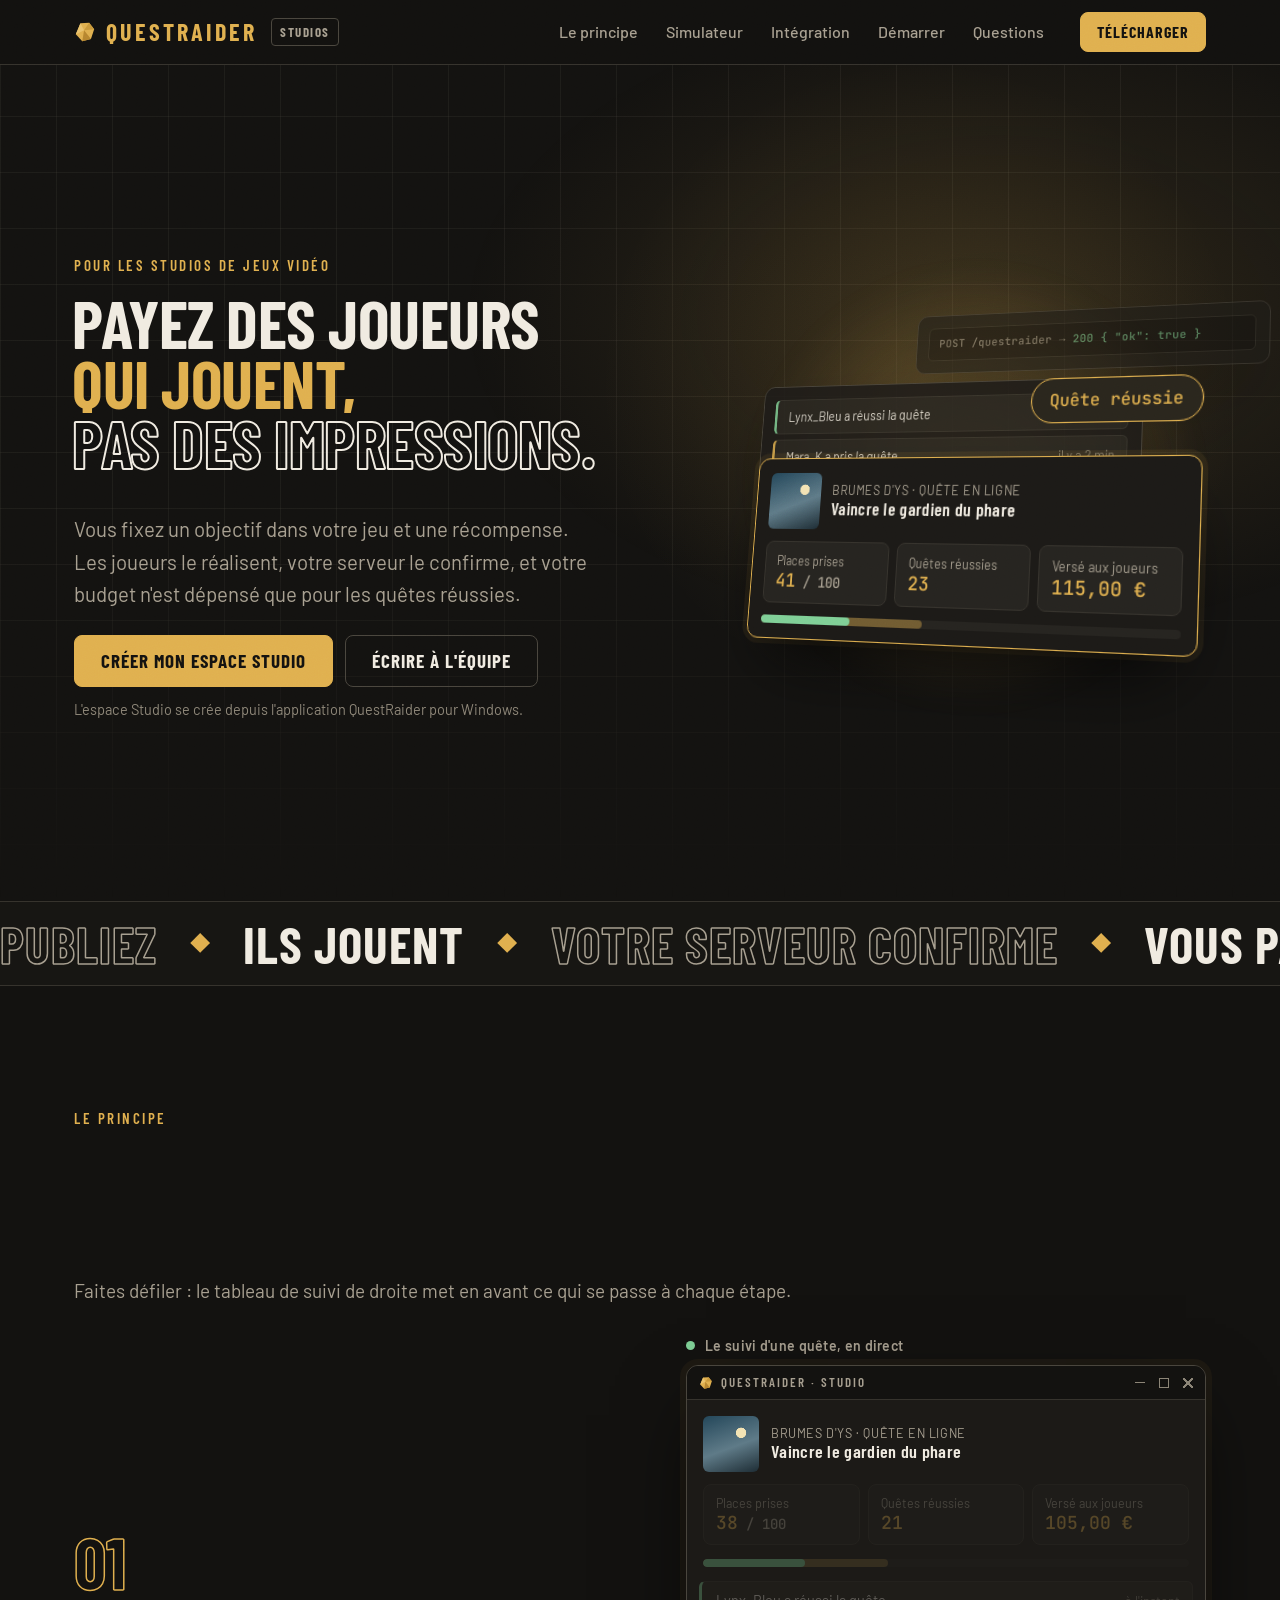
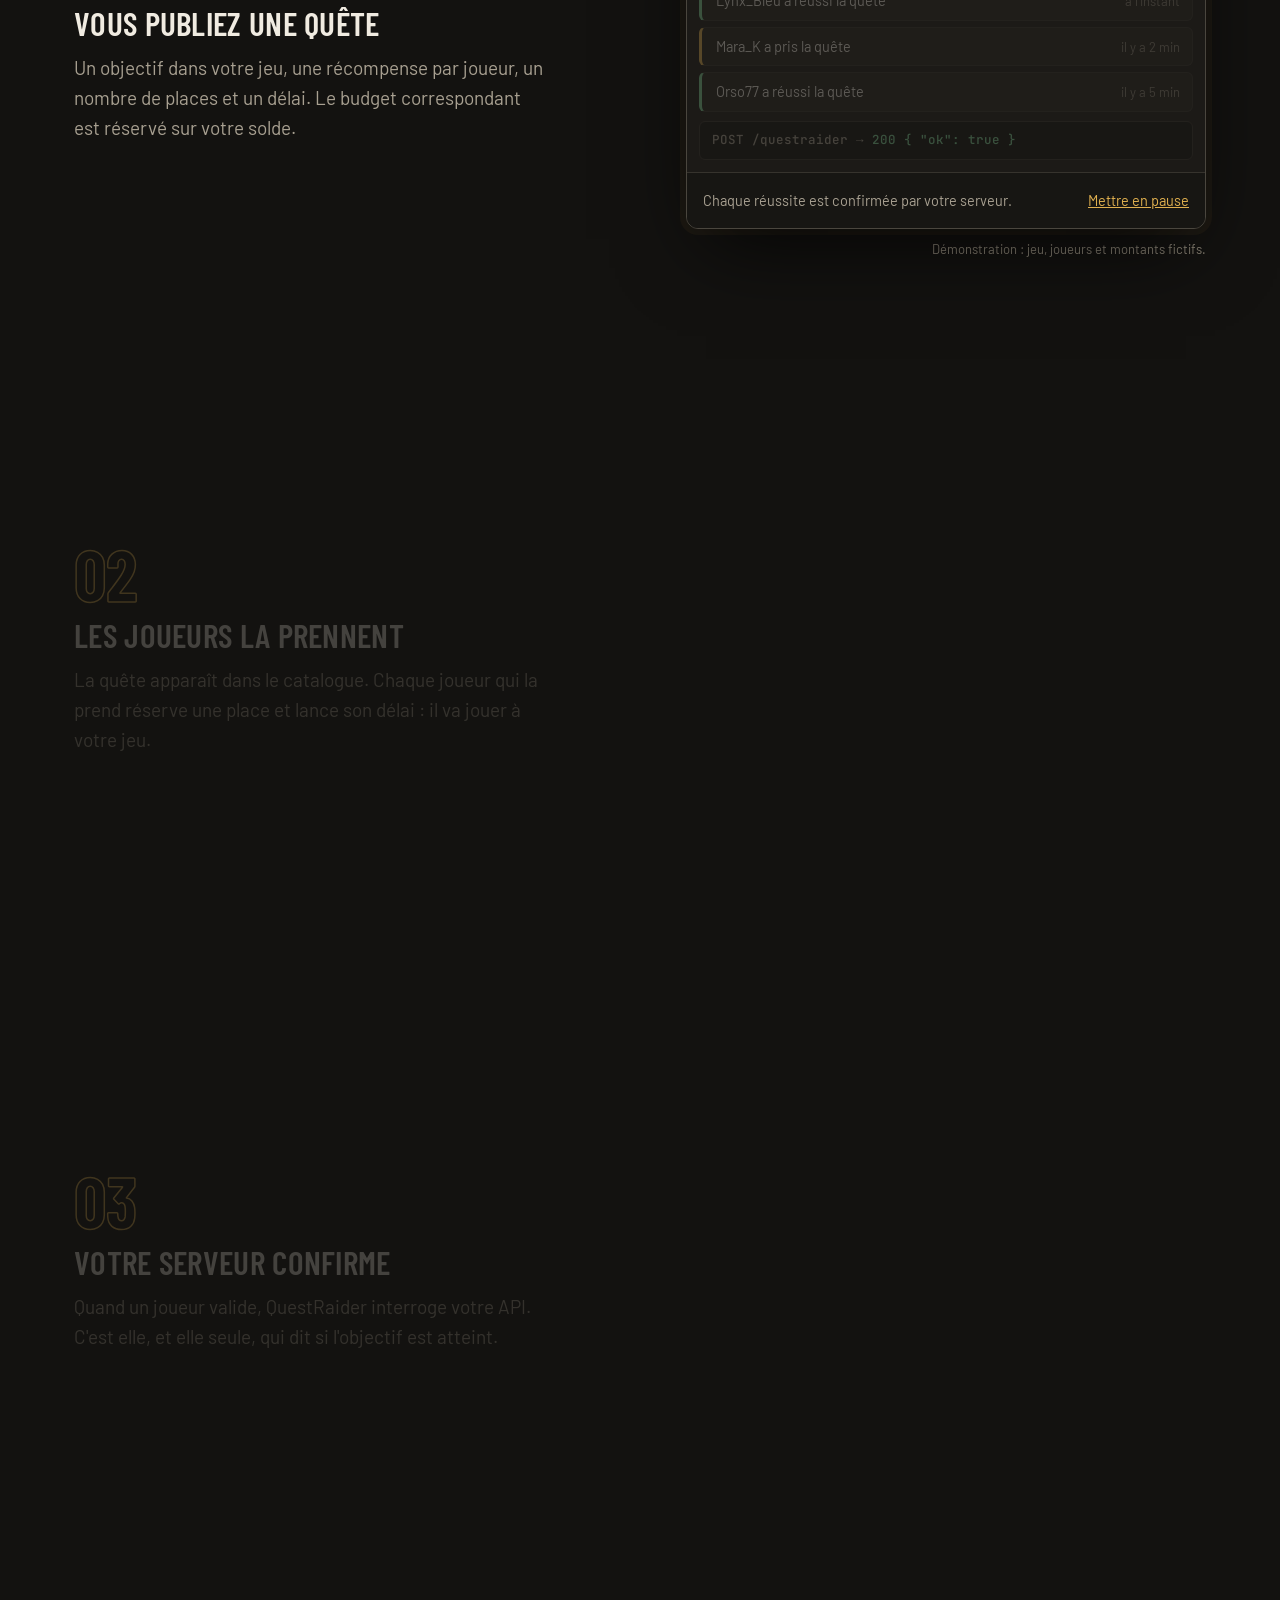
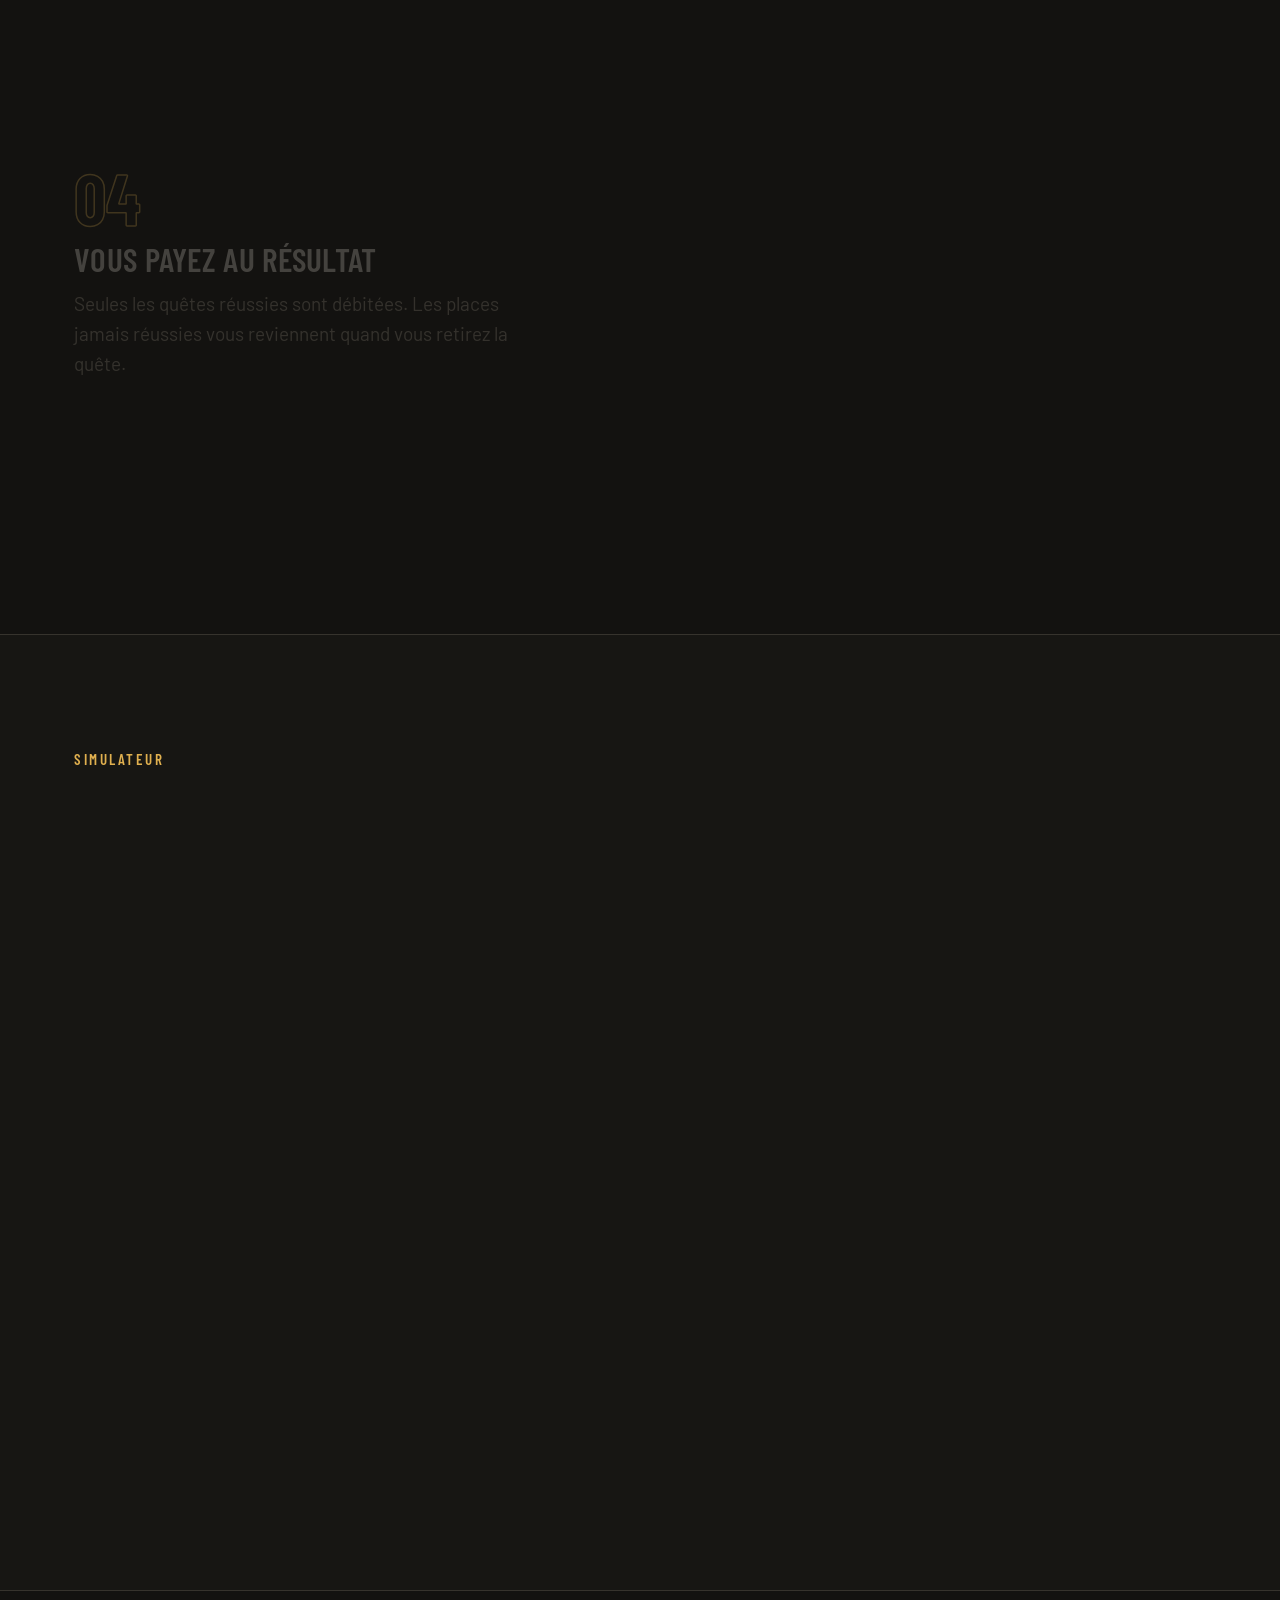
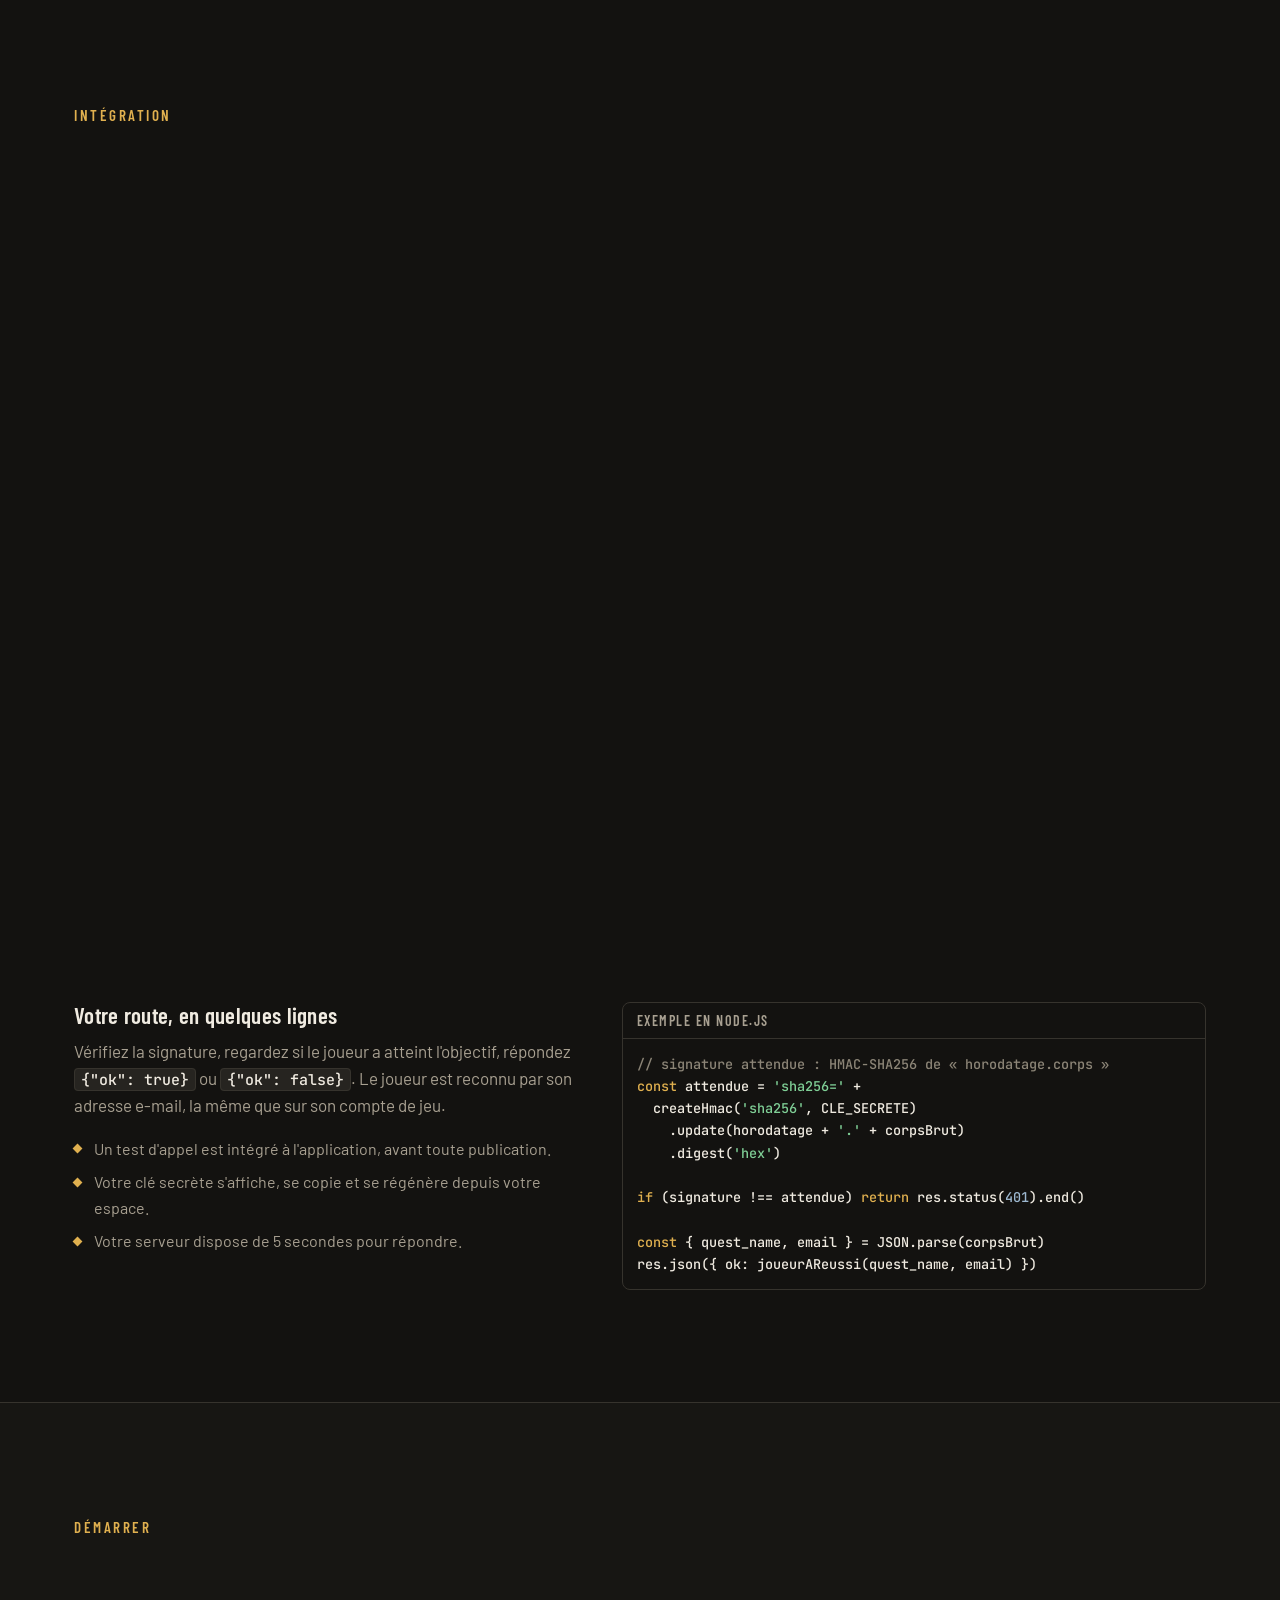
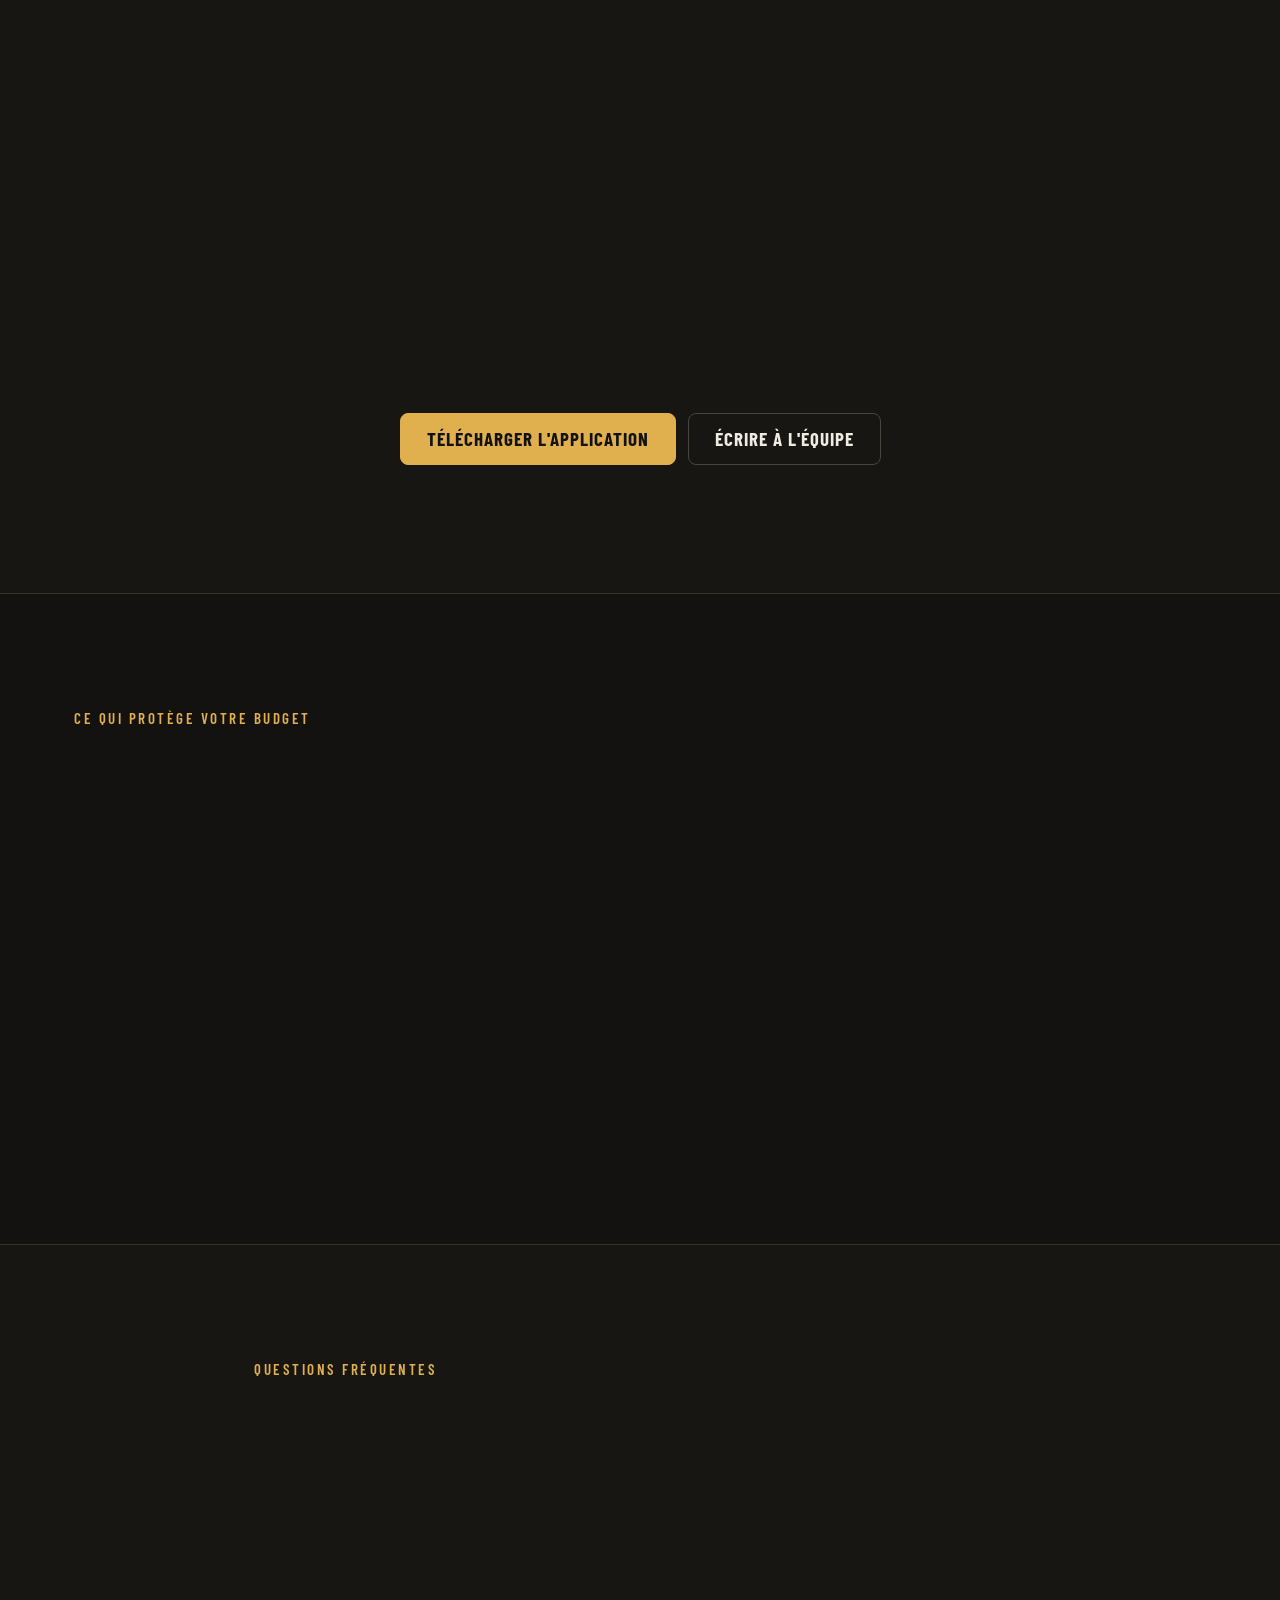
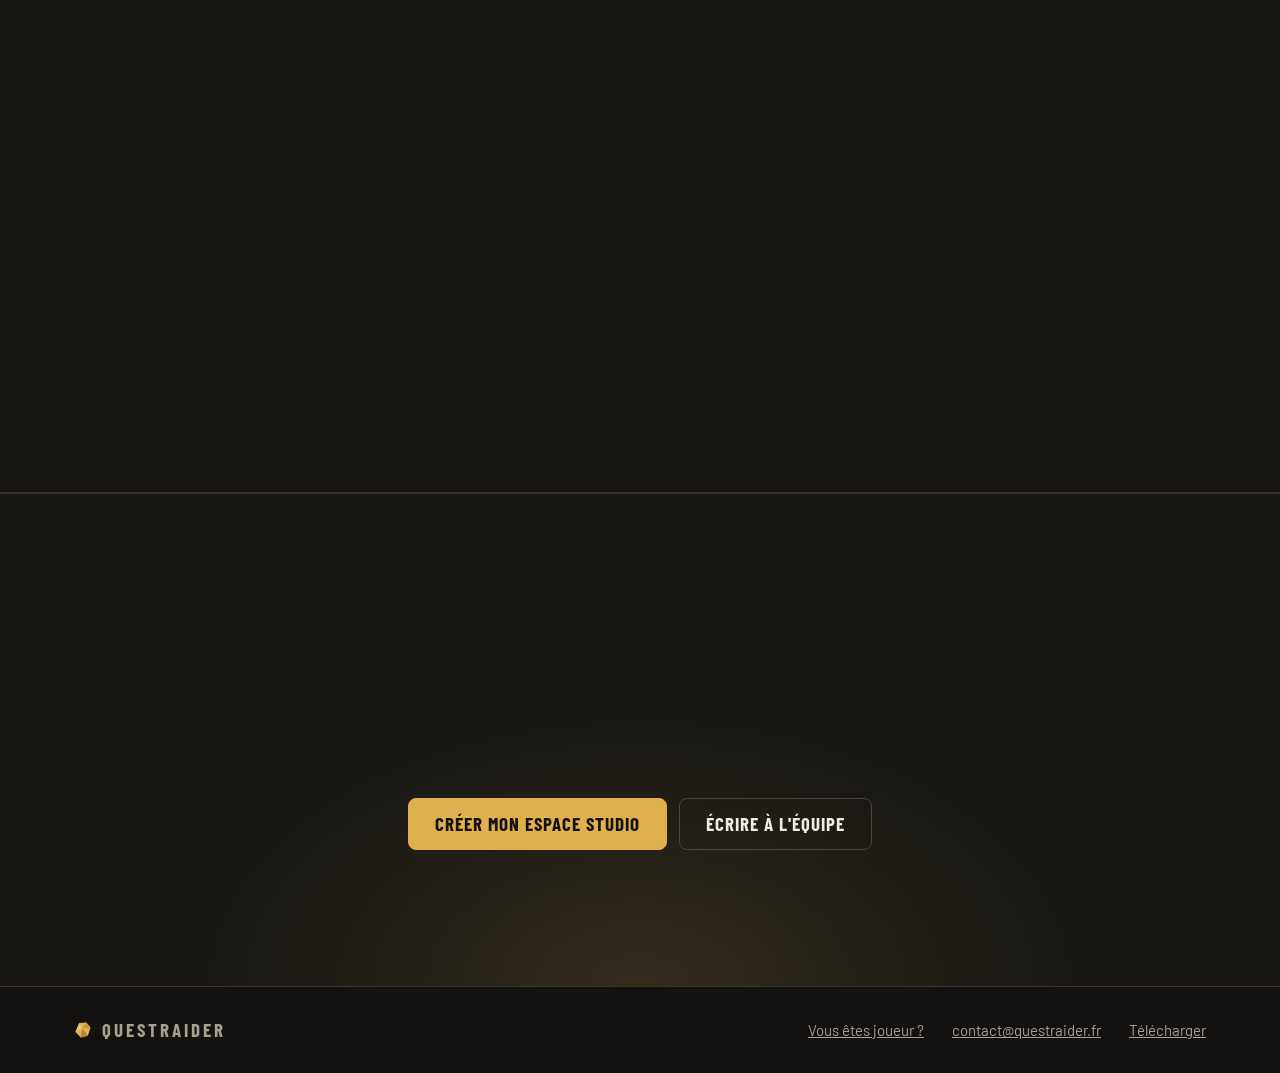
==== commit bfca01f1: "site studios: v1.1.1" ====
--- a/studios/index.html
+++ b/studios/index.html
@@ -22,9 +22,9 @@
 <script type="application/ld+json">{"@context":"https://schema.org","@graph":[{"@type":"Organization","@id":"https://questraider.fr/#organisation","name":"QuestRaider","url":"https://questraider.fr/","logo":"https://questraider.fr/assets/img/logo.png","email":"contact@questraider.fr"},{"@type":"WebPage","@id":"https://questraider.fr/studios/#page","url":"https://questraider.fr/studios/","name":"QuestRaider pour les studios","inLanguage":"fr-FR","isPartOf":{"@id":"https://questraider.fr/#site"},"about":{"@id":"https://questraider.fr/#organisation"}},{"@type":"Service","name":"Quêtes rémunérées QuestRaider","serviceType":"Acquisition et engagement de joueurs au résultat","provider":{"@id":"https://questraider.fr/#organisation"},"audience":{"@type":"BusinessAudience","audienceType":"Studios de jeux vidéo"},"url":"https://questraider.fr/studios/"},{"@type":"FAQPage","mainEntity":[{"@type":"Question","name":"Que reçoit exactement notre serveur ?","acceptedAnswer":{"@type":"Answer","text":"Le nom technique de la quête et l'adresse e-mail du joueur, dans une demande signée avec votre clé secrète. Rien d'autre."}},{"@type":"Question","name":"Que doit répondre notre serveur ?","acceptedAnswer":{"@type":"Answer","text":"Un code 200 avec un corps JSON contenant « ok » à vrai ou à faux, en moins de 5 secondes. Vrai : la quête est validée. Faux : le joueur garde sa place et pourra réessayer plus tard."}},{"@type":"Question","name":"Que se passe-t-il si notre serveur est indisponible ?","acceptedAnswer":{"@type":"Answer","text":"Rien n'est versé. La quête reste en cours pour le joueur, qui peut relancer la validation un peu plus tard."}},{"@type":"Question","name":"Quand notre budget est-il dépensé ?","acceptedAnswer":{"@type":"Answer","text":"Le budget d'une quête est réservé sur votre solde à la publication. Il n'est dépensé qu'à chaque quête réussie, confirmée par votre serveur."}},{"@type":"Question","name":"Peut-on arrêter une quête en cours ?","acceptedAnswer":{"@type":"Answer","text":"Oui. Plus aucun joueur ne peut la prendre, ceux qui l'ont déjà prise gardent leur délai pour la terminer, puis le budget restant revient sur votre solde."}},{"@type":"Question","name":"Comment reconnaissez-vous nos joueurs ?","acceptedAnswer":{"@type":"Answer","text":"Par leur adresse e-mail. Le joueur utilise la même adresse sur QuestRaider et sur son compte de jeu, et il accepte qu'elle vous soit transmise pour vérifier ses quêtes."}}]}]}</script>
 <link rel="icon" href="/studios/favicon.svg" type="image/svg+xml">
 <link rel="preload" href="/studios/assets/fonts/barlow-condensed-latin-700-normal.woff2" as="font" type="font/woff2" crossorigin>
-<link rel="stylesheet" href="/studios/assets/css/style.css">
-<script src="/studios/assets/js/main.js" defer></script>
-<script src="/studios/assets/js/fx.js" defer></script>
+<link rel="stylesheet" href="/studios/assets/css/style.css?v=5060636c0f">
+<script src="/studios/assets/js/main.js?v=88662238d5" defer></script>
+<script src="/studios/assets/js/fx.js?v=7b58a23a47" defer></script>
 </head>
 <body>
 <a class="skip" href="#contenu">Aller au contenu</a>
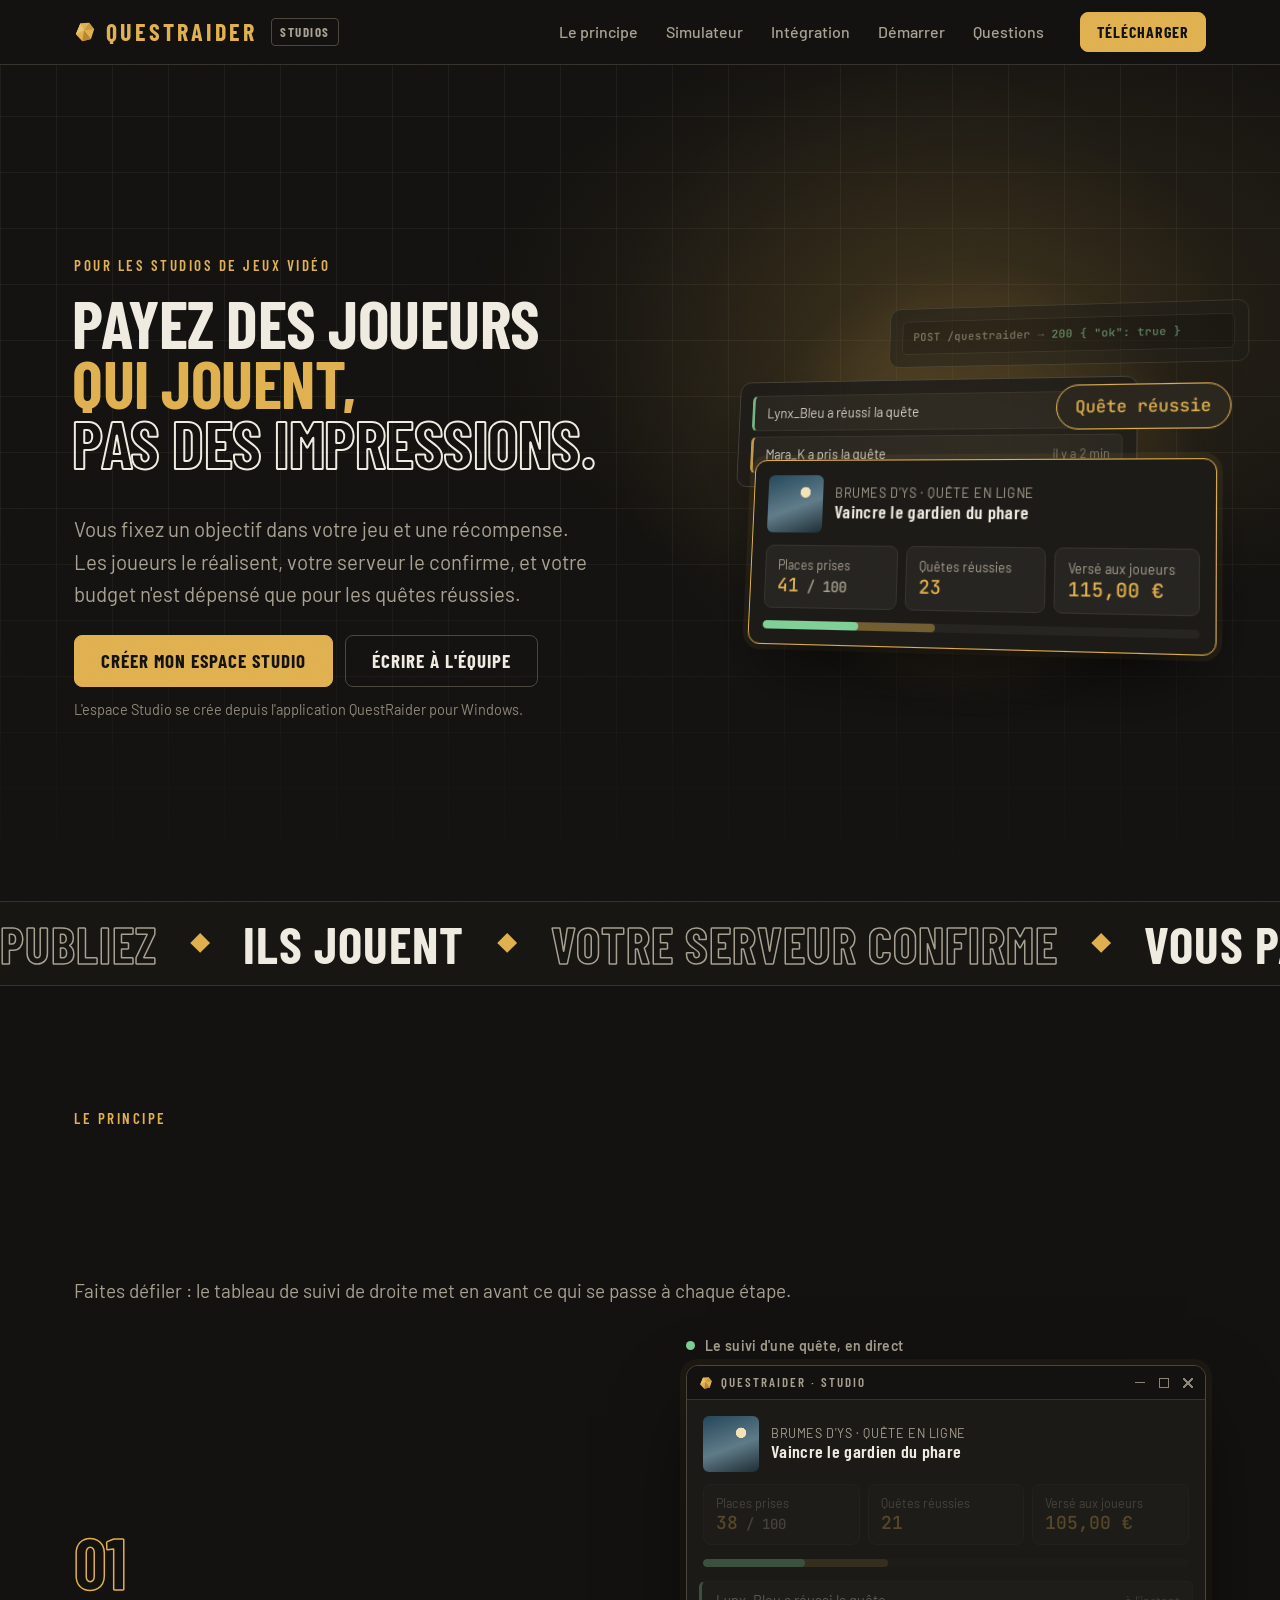
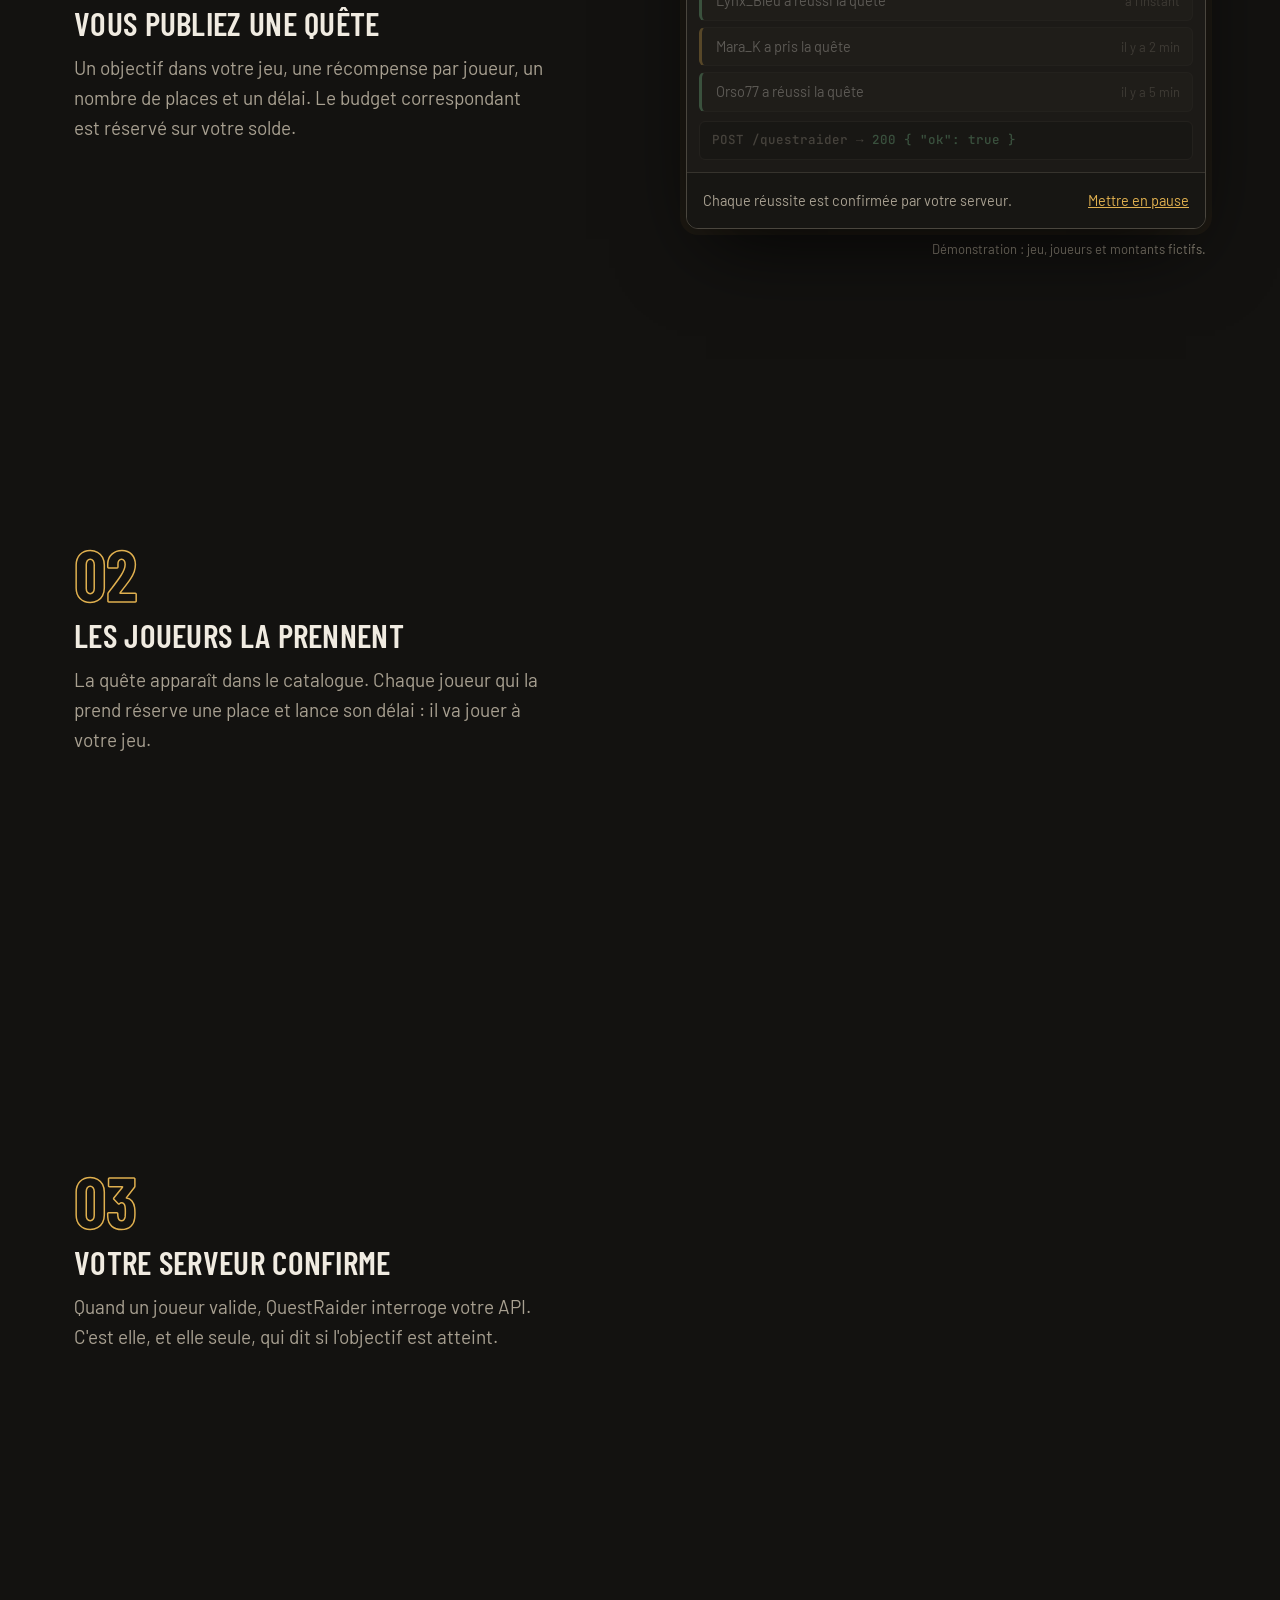
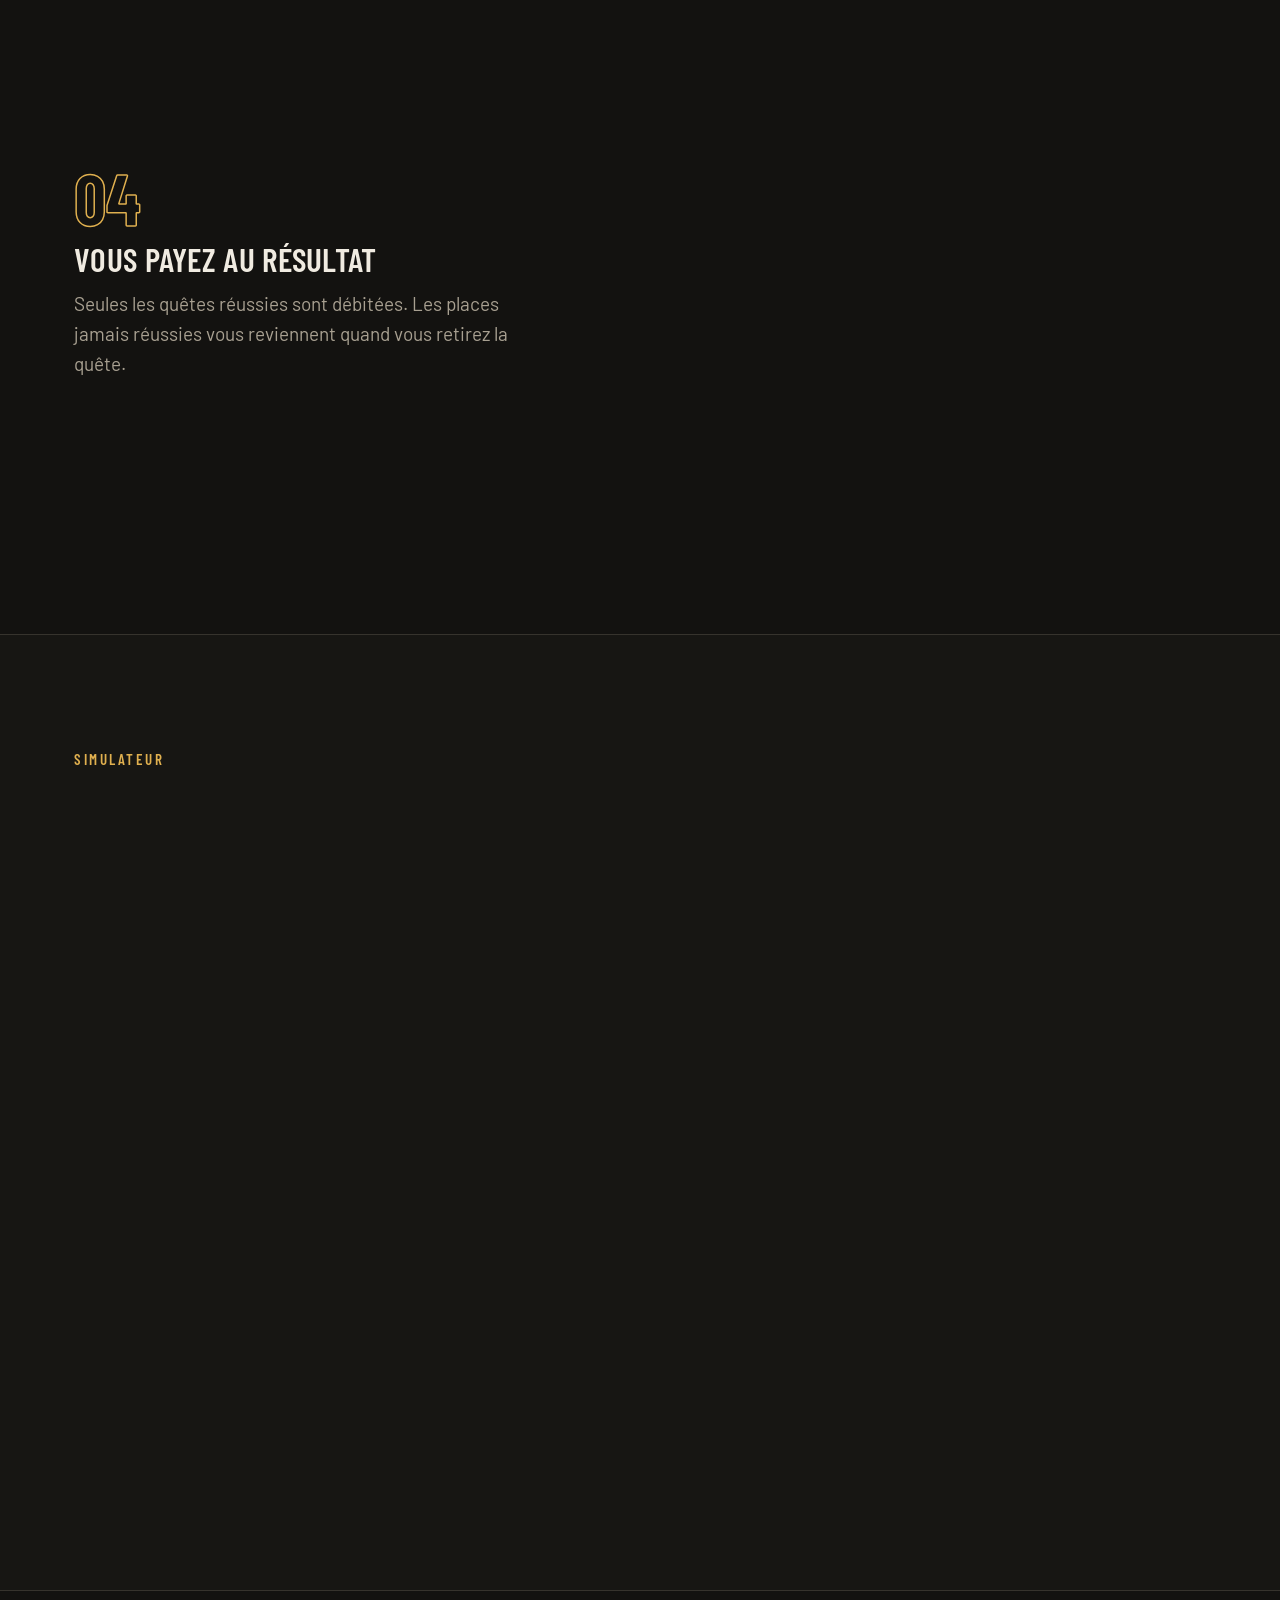
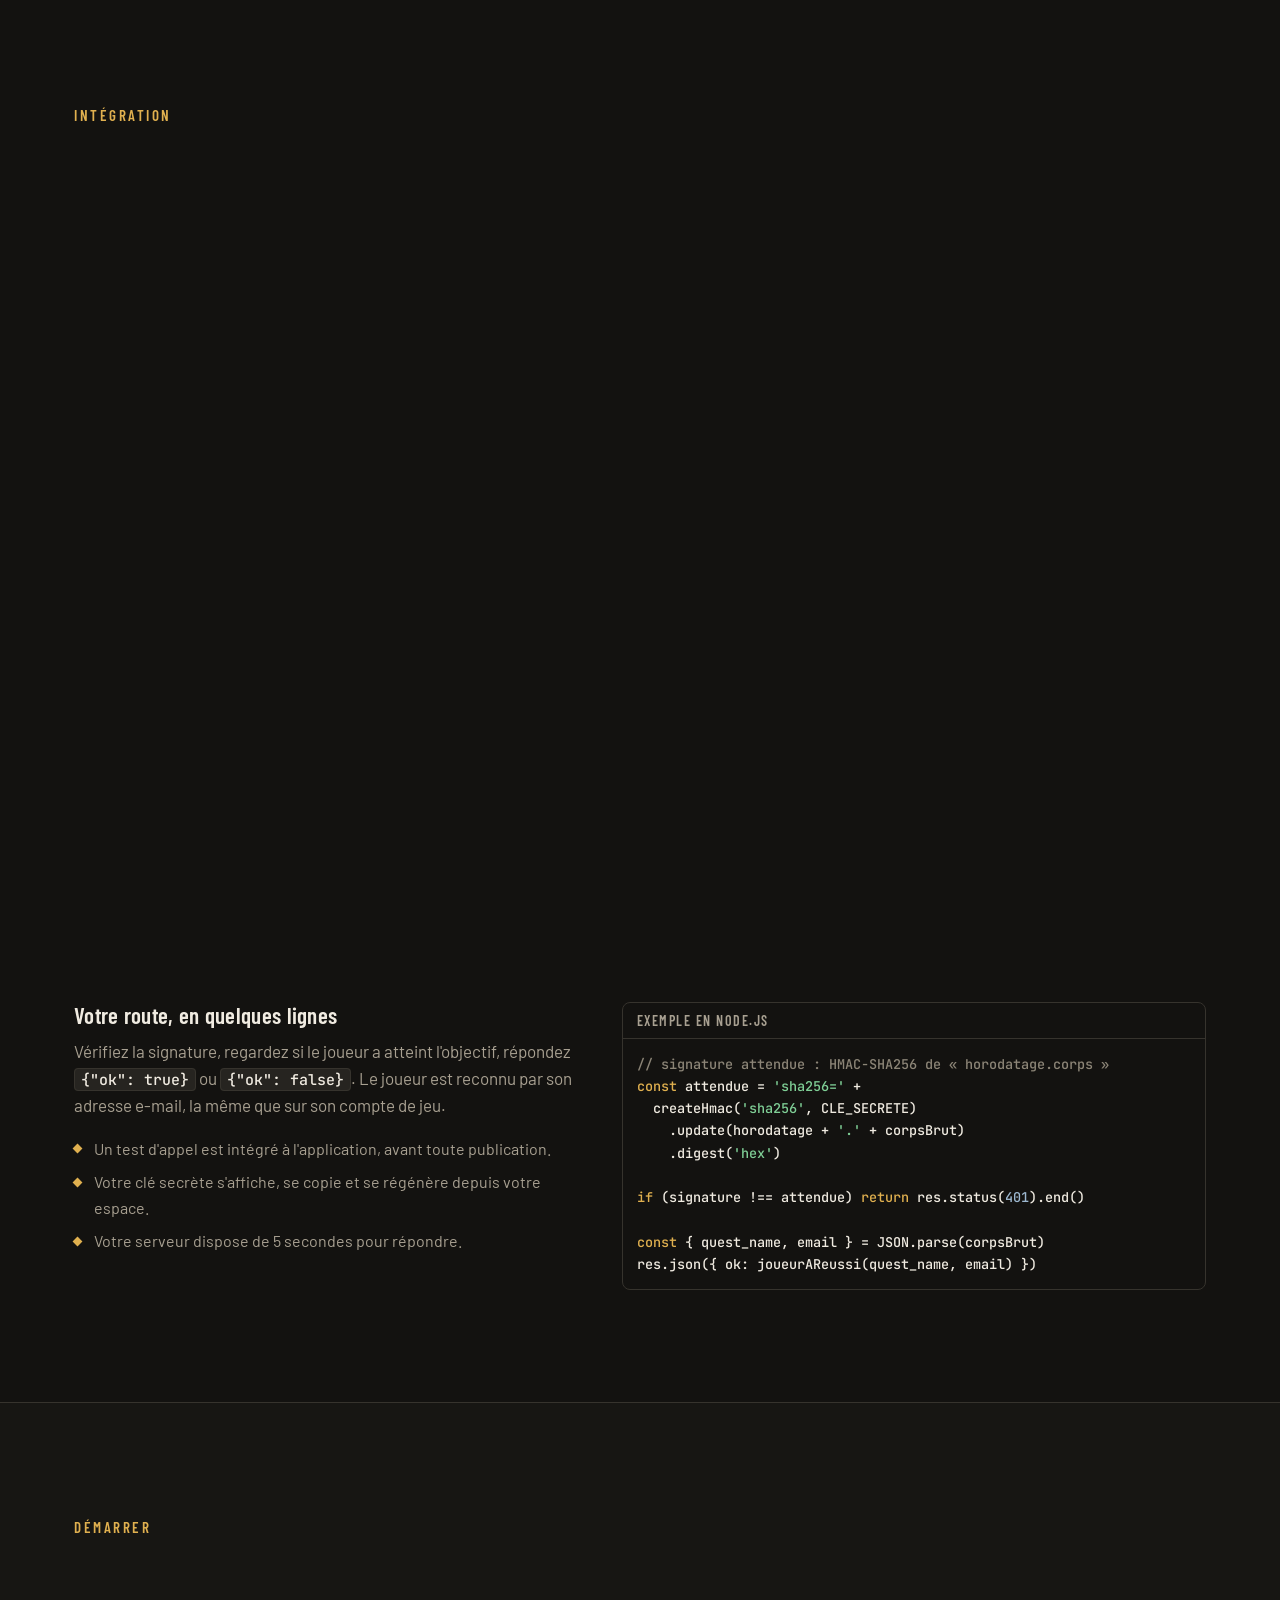
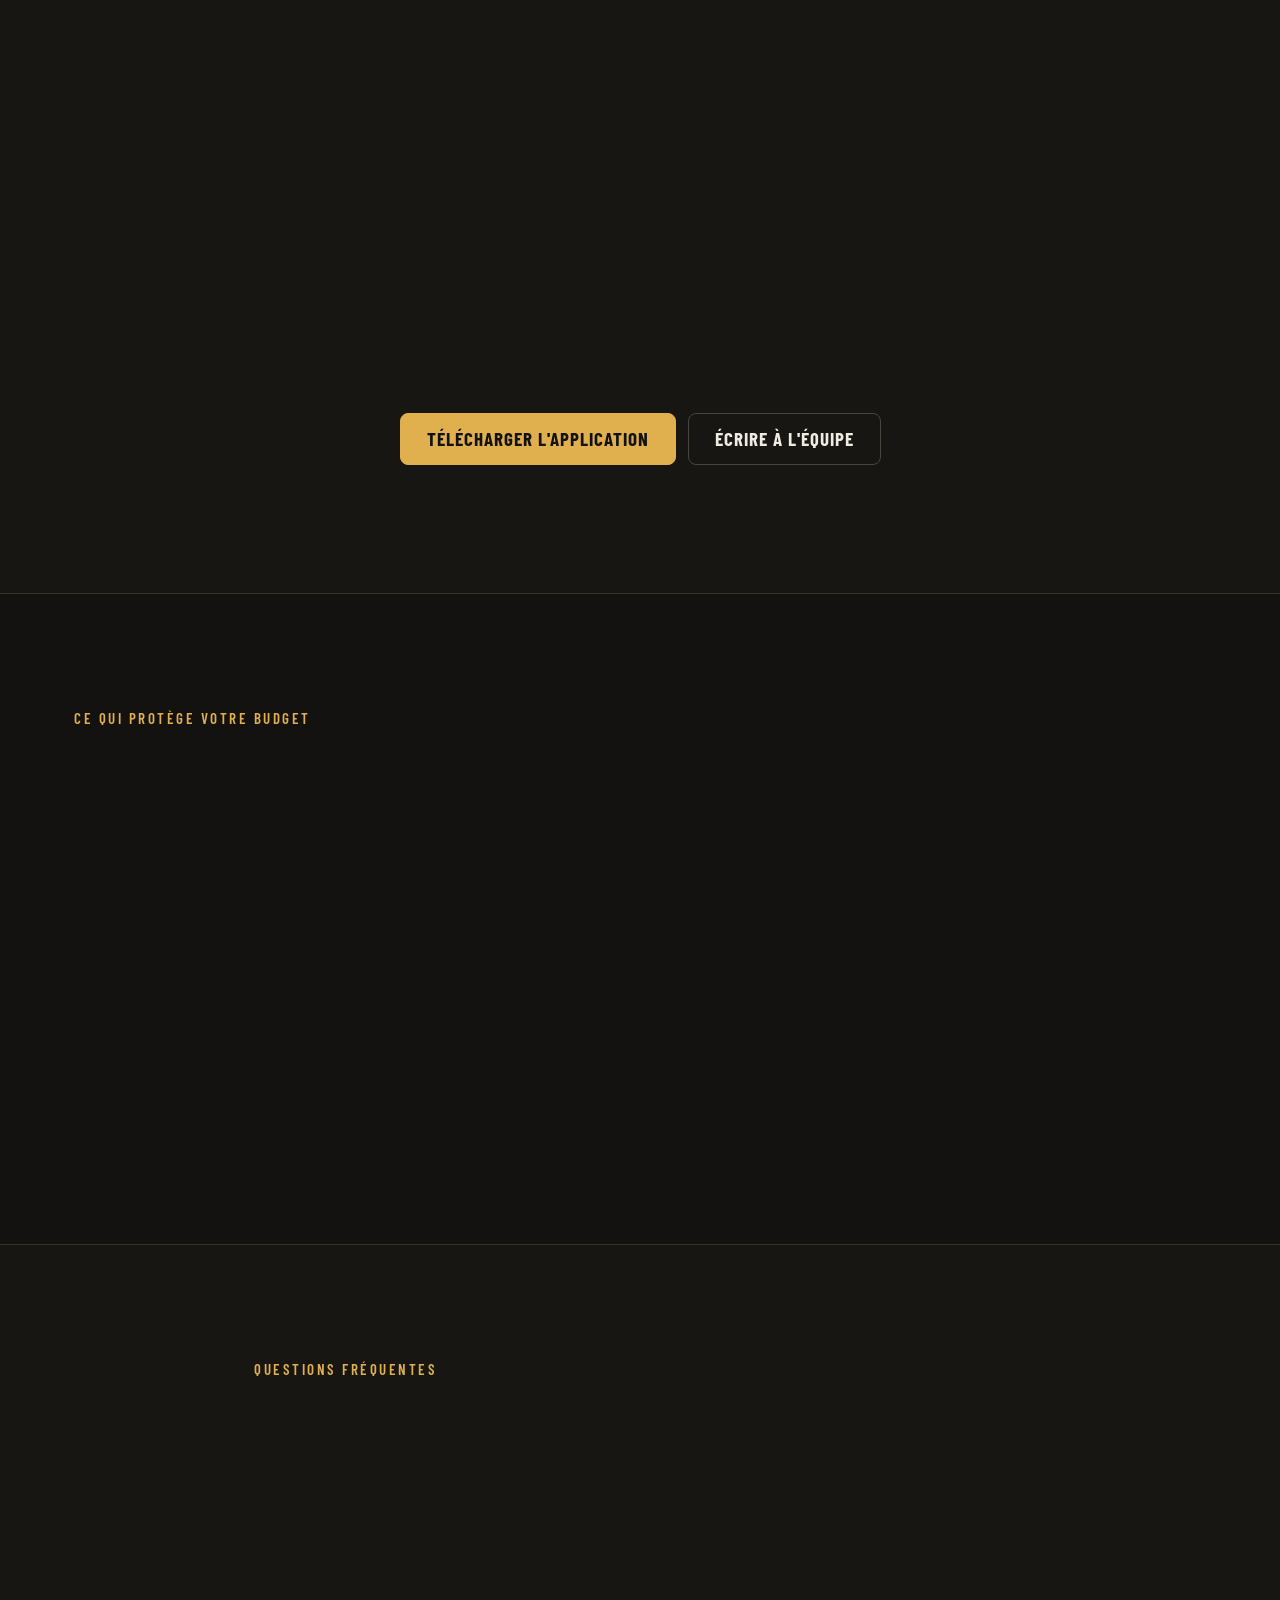
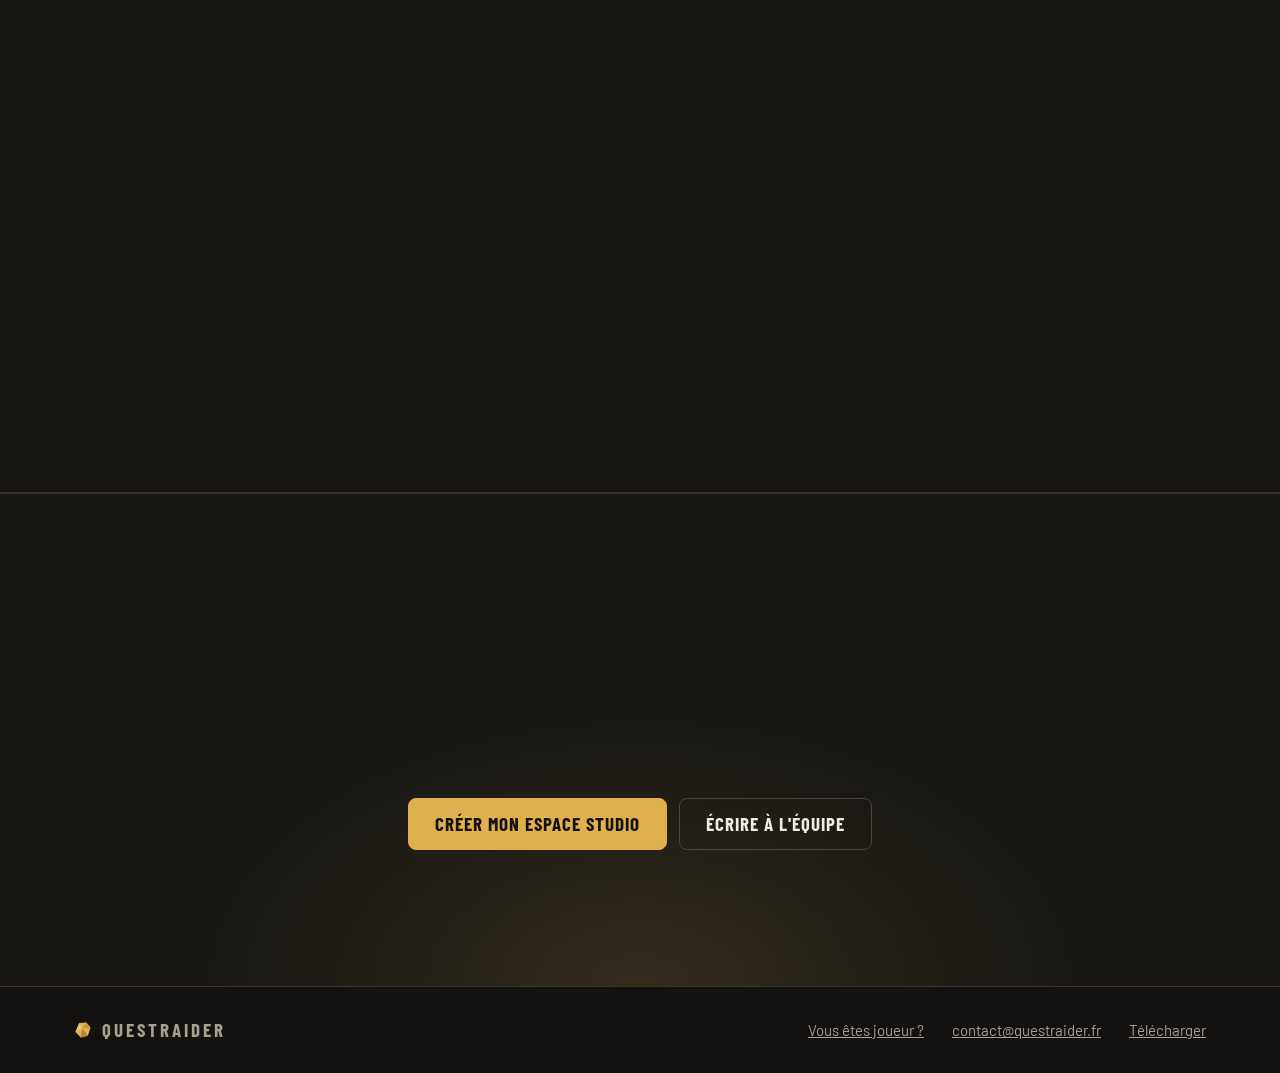
==== commit 96812027: "site studios: v1.1.2" ====
--- a/studios/index.html
+++ b/studios/index.html
@@ -22,7 +22,7 @@
 <script type="application/ld+json">{"@context":"https://schema.org","@graph":[{"@type":"Organization","@id":"https://questraider.fr/#organisation","name":"QuestRaider","url":"https://questraider.fr/","logo":"https://questraider.fr/assets/img/logo.png","email":"contact@questraider.fr"},{"@type":"WebPage","@id":"https://questraider.fr/studios/#page","url":"https://questraider.fr/studios/","name":"QuestRaider pour les studios","inLanguage":"fr-FR","isPartOf":{"@id":"https://questraider.fr/#site"},"about":{"@id":"https://questraider.fr/#organisation"}},{"@type":"Service","name":"Quêtes rémunérées QuestRaider","serviceType":"Acquisition et engagement de joueurs au résultat","provider":{"@id":"https://questraider.fr/#organisation"},"audience":{"@type":"BusinessAudience","audienceType":"Studios de jeux vidéo"},"url":"https://questraider.fr/studios/"},{"@type":"FAQPage","mainEntity":[{"@type":"Question","name":"Que reçoit exactement notre serveur ?","acceptedAnswer":{"@type":"Answer","text":"Le nom technique de la quête et l'adresse e-mail du joueur, dans une demande signée avec votre clé secrète. Rien d'autre."}},{"@type":"Question","name":"Que doit répondre notre serveur ?","acceptedAnswer":{"@type":"Answer","text":"Un code 200 avec un corps JSON contenant « ok » à vrai ou à faux, en moins de 5 secondes. Vrai : la quête est validée. Faux : le joueur garde sa place et pourra réessayer plus tard."}},{"@type":"Question","name":"Que se passe-t-il si notre serveur est indisponible ?","acceptedAnswer":{"@type":"Answer","text":"Rien n'est versé. La quête reste en cours pour le joueur, qui peut relancer la validation un peu plus tard."}},{"@type":"Question","name":"Quand notre budget est-il dépensé ?","acceptedAnswer":{"@type":"Answer","text":"Le budget d'une quête est réservé sur votre solde à la publication. Il n'est dépensé qu'à chaque quête réussie, confirmée par votre serveur."}},{"@type":"Question","name":"Peut-on arrêter une quête en cours ?","acceptedAnswer":{"@type":"Answer","text":"Oui. Plus aucun joueur ne peut la prendre, ceux qui l'ont déjà prise gardent leur délai pour la terminer, puis le budget restant revient sur votre solde."}},{"@type":"Question","name":"Comment reconnaissez-vous nos joueurs ?","acceptedAnswer":{"@type":"Answer","text":"Par leur adresse e-mail. Le joueur utilise la même adresse sur QuestRaider et sur son compte de jeu, et il accepte qu'elle vous soit transmise pour vérifier ses quêtes."}}]}]}</script>
 <link rel="icon" href="/studios/favicon.svg" type="image/svg+xml">
 <link rel="preload" href="/studios/assets/fonts/barlow-condensed-latin-700-normal.woff2" as="font" type="font/woff2" crossorigin>
-<link rel="stylesheet" href="/studios/assets/css/style.css?v=5060636c0f">
+<link rel="stylesheet" href="/studios/assets/css/style.css?v=993a941902">
 <script src="/studios/assets/js/main.js?v=88662238d5" defer></script>
 <script src="/studios/assets/js/fx.js?v=7b58a23a47" defer></script>
 </head>
--- a/studios/assets/css/style.css
+++ b/studios/assets/css/style.css
@@ -593,3 +593,8 @@
 .bulles li:nth-child(2) { right: 6%; top: 93%; }
 .bulles li:nth-child(5) { right: 24%; top: 3%; }
 @media (max-width: 1020px) { .plaque--fond { left: 24%; right: 0; } .plaque--milieu { left: 0; } .plaque--avant { right: 0; } }
+
+/* Grands écrans : le titre ne doit jamais passer à la ligne à côté des panneaux. */
+.titre { font-size: clamp(42px, 7.6vw, 104px); }
+.titre--studio { font-size: clamp(30px, 5.2vw, 74px); }
+@media (min-width: 1021px) { .ligne > span { white-space: nowrap; } }
